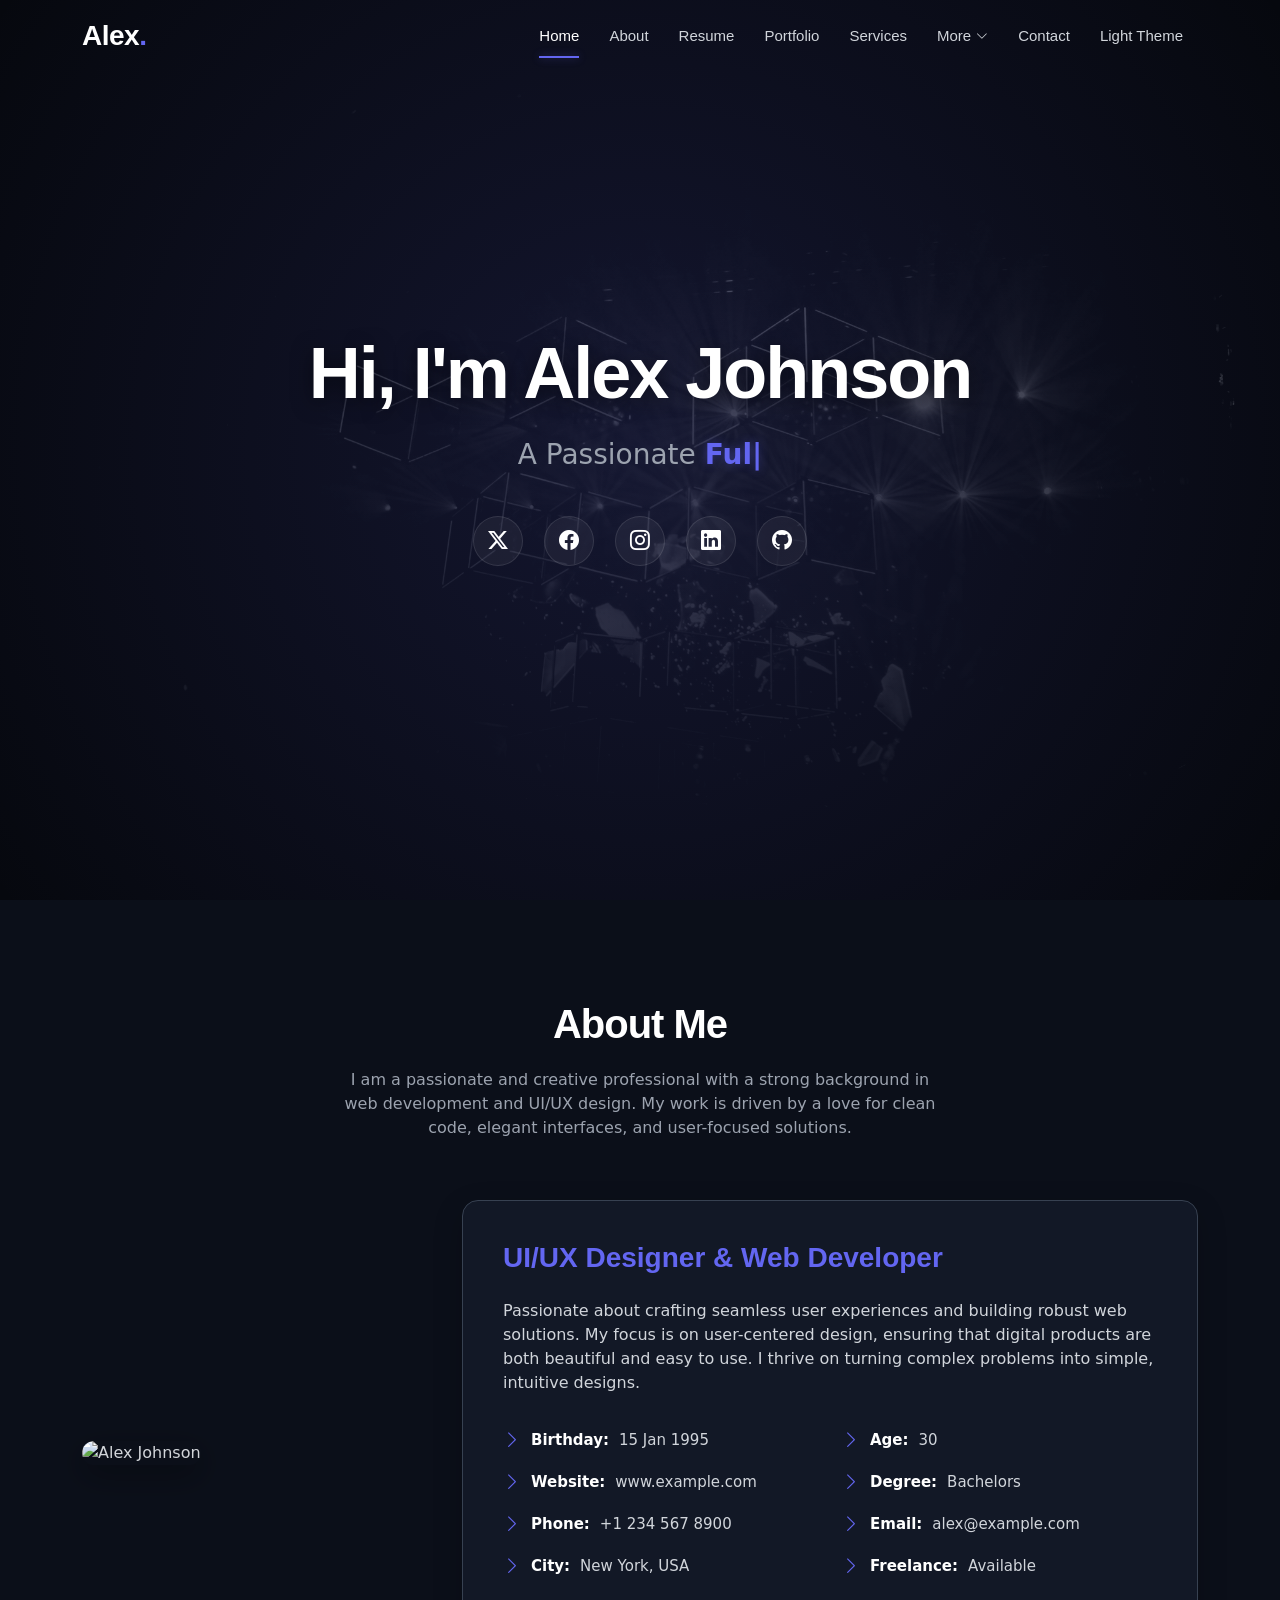
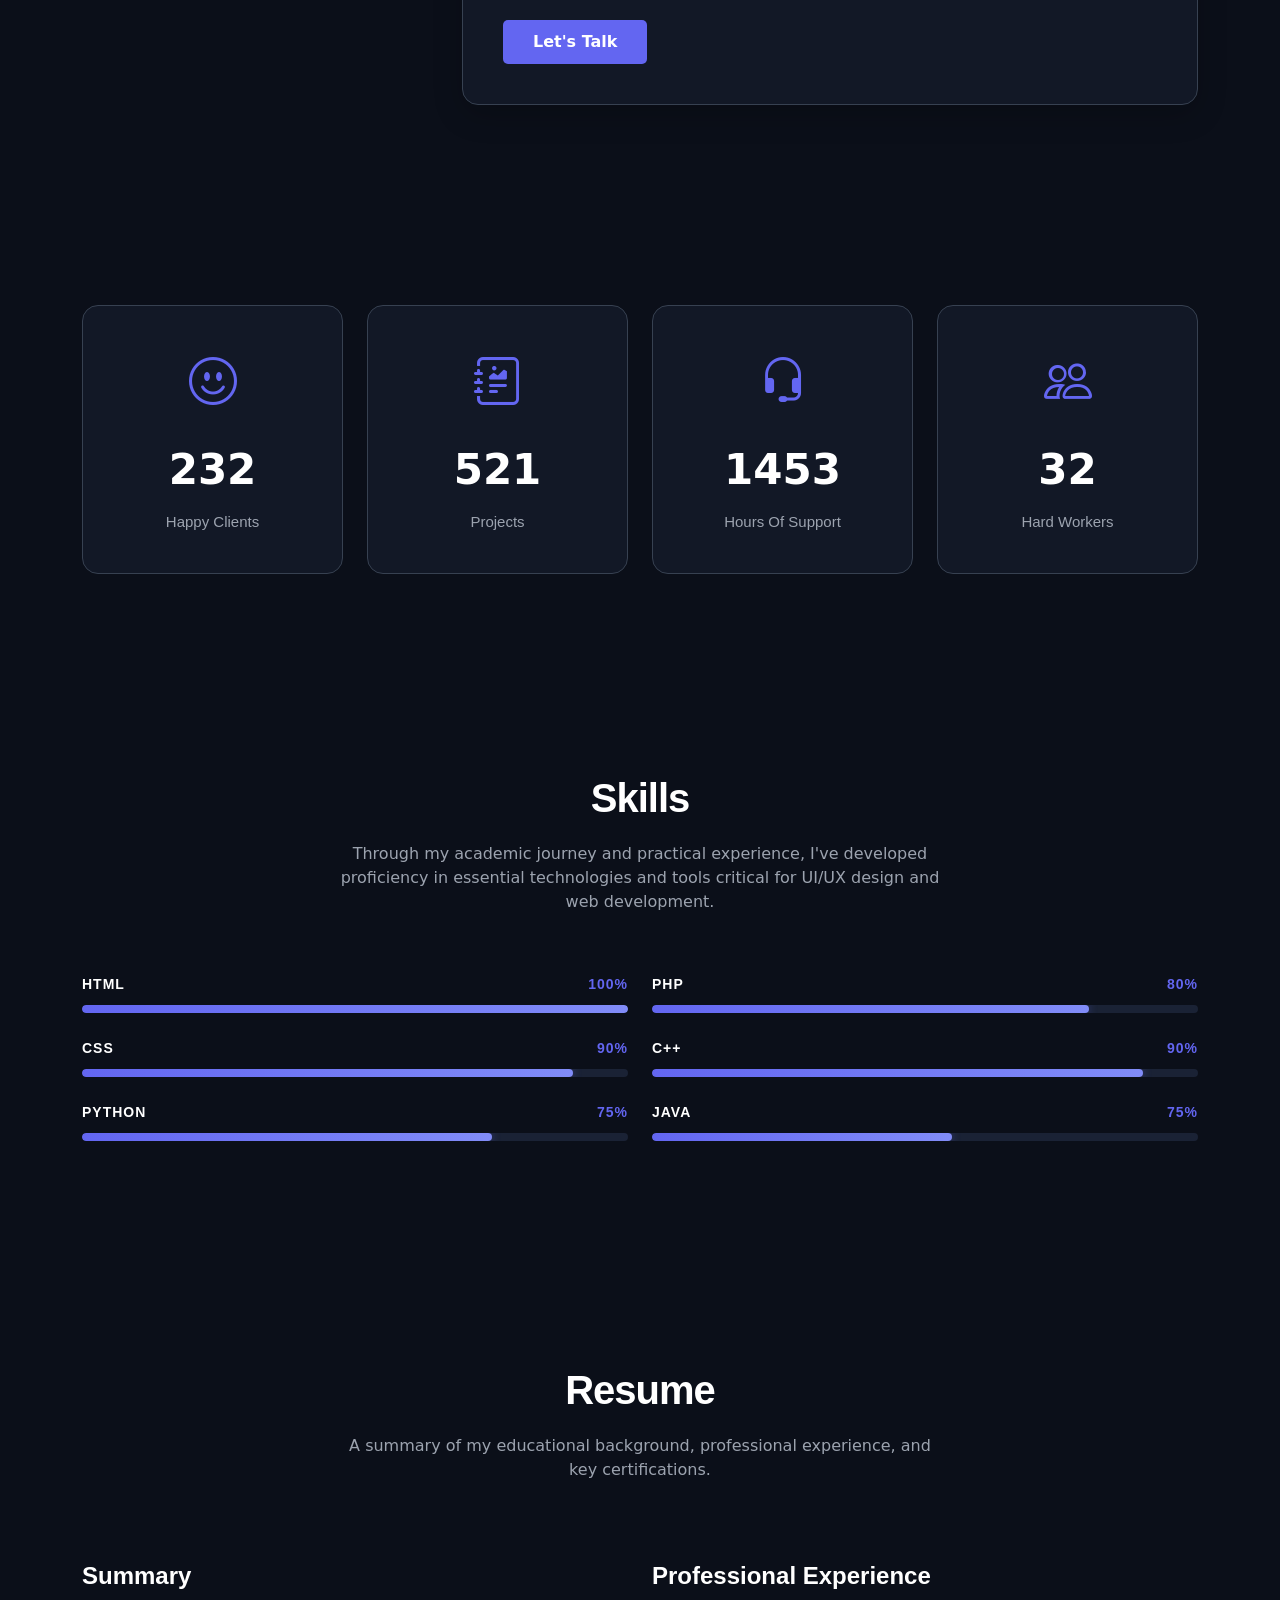
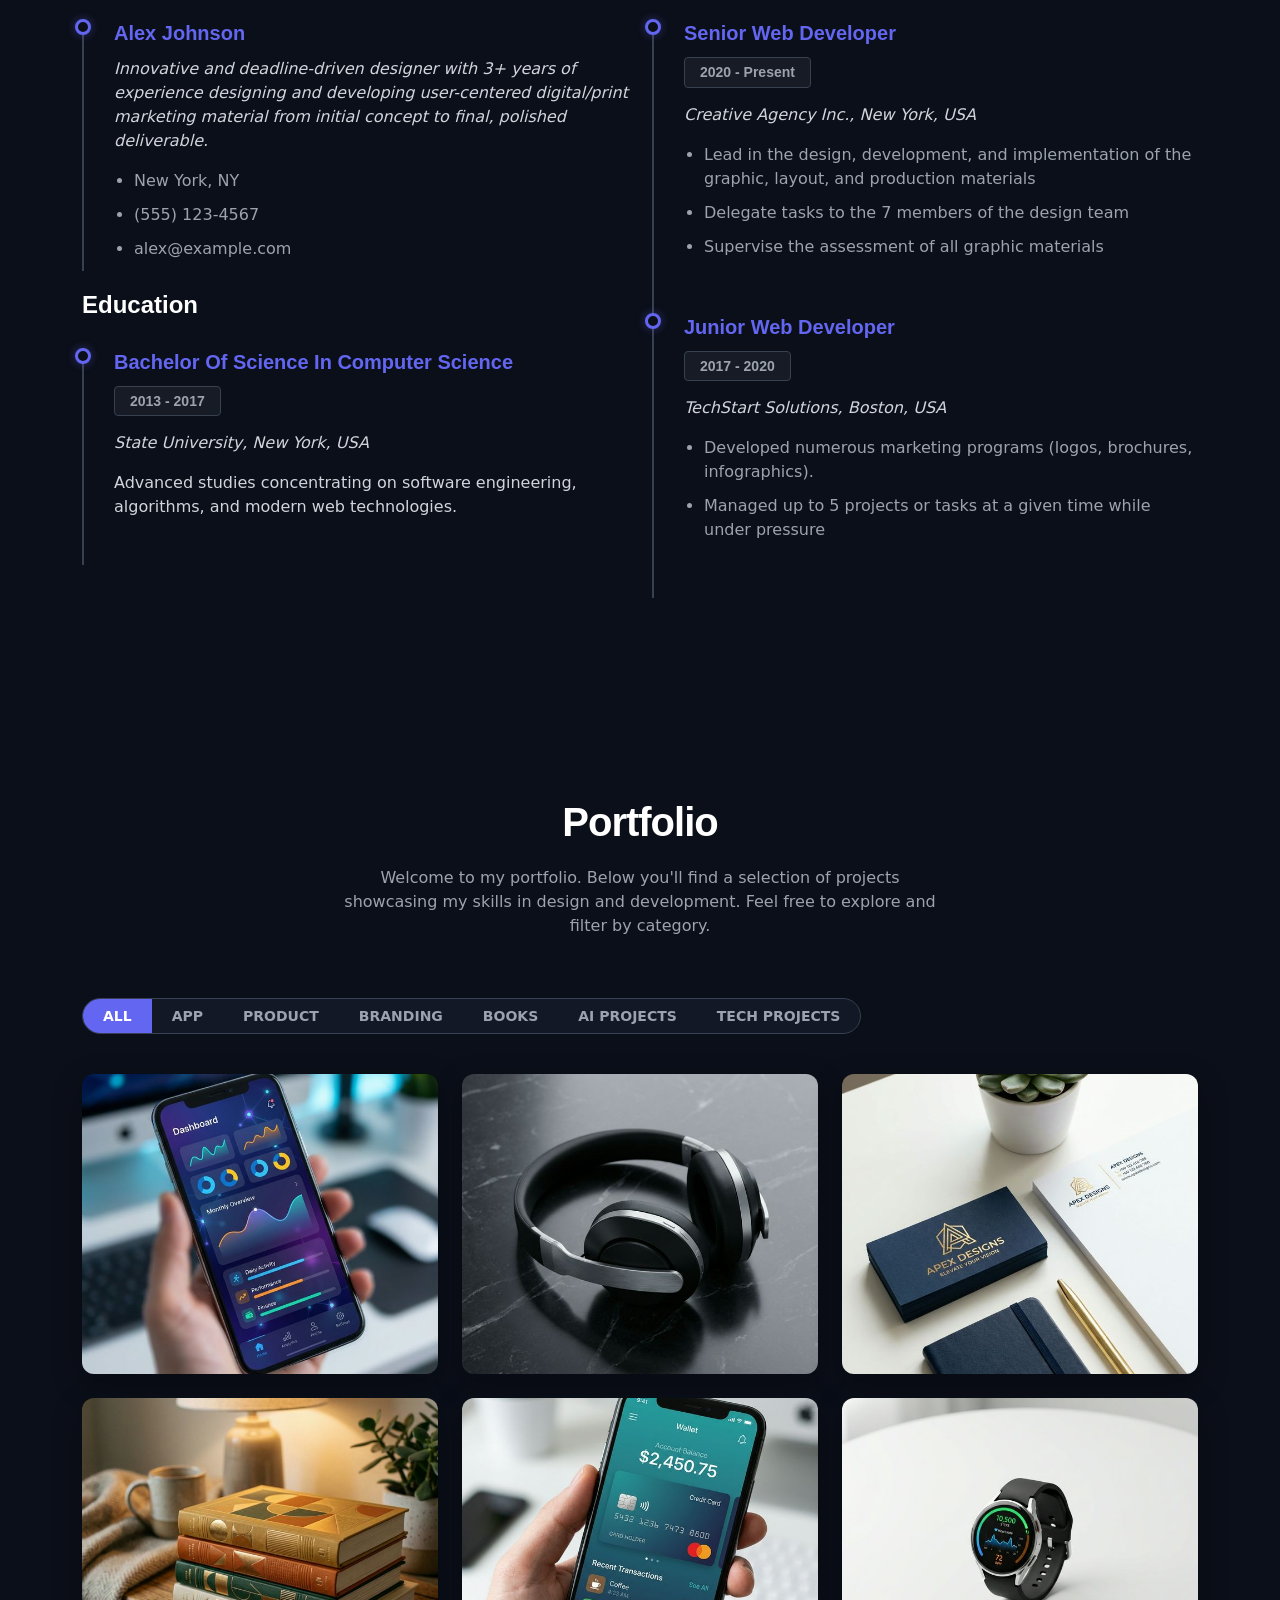
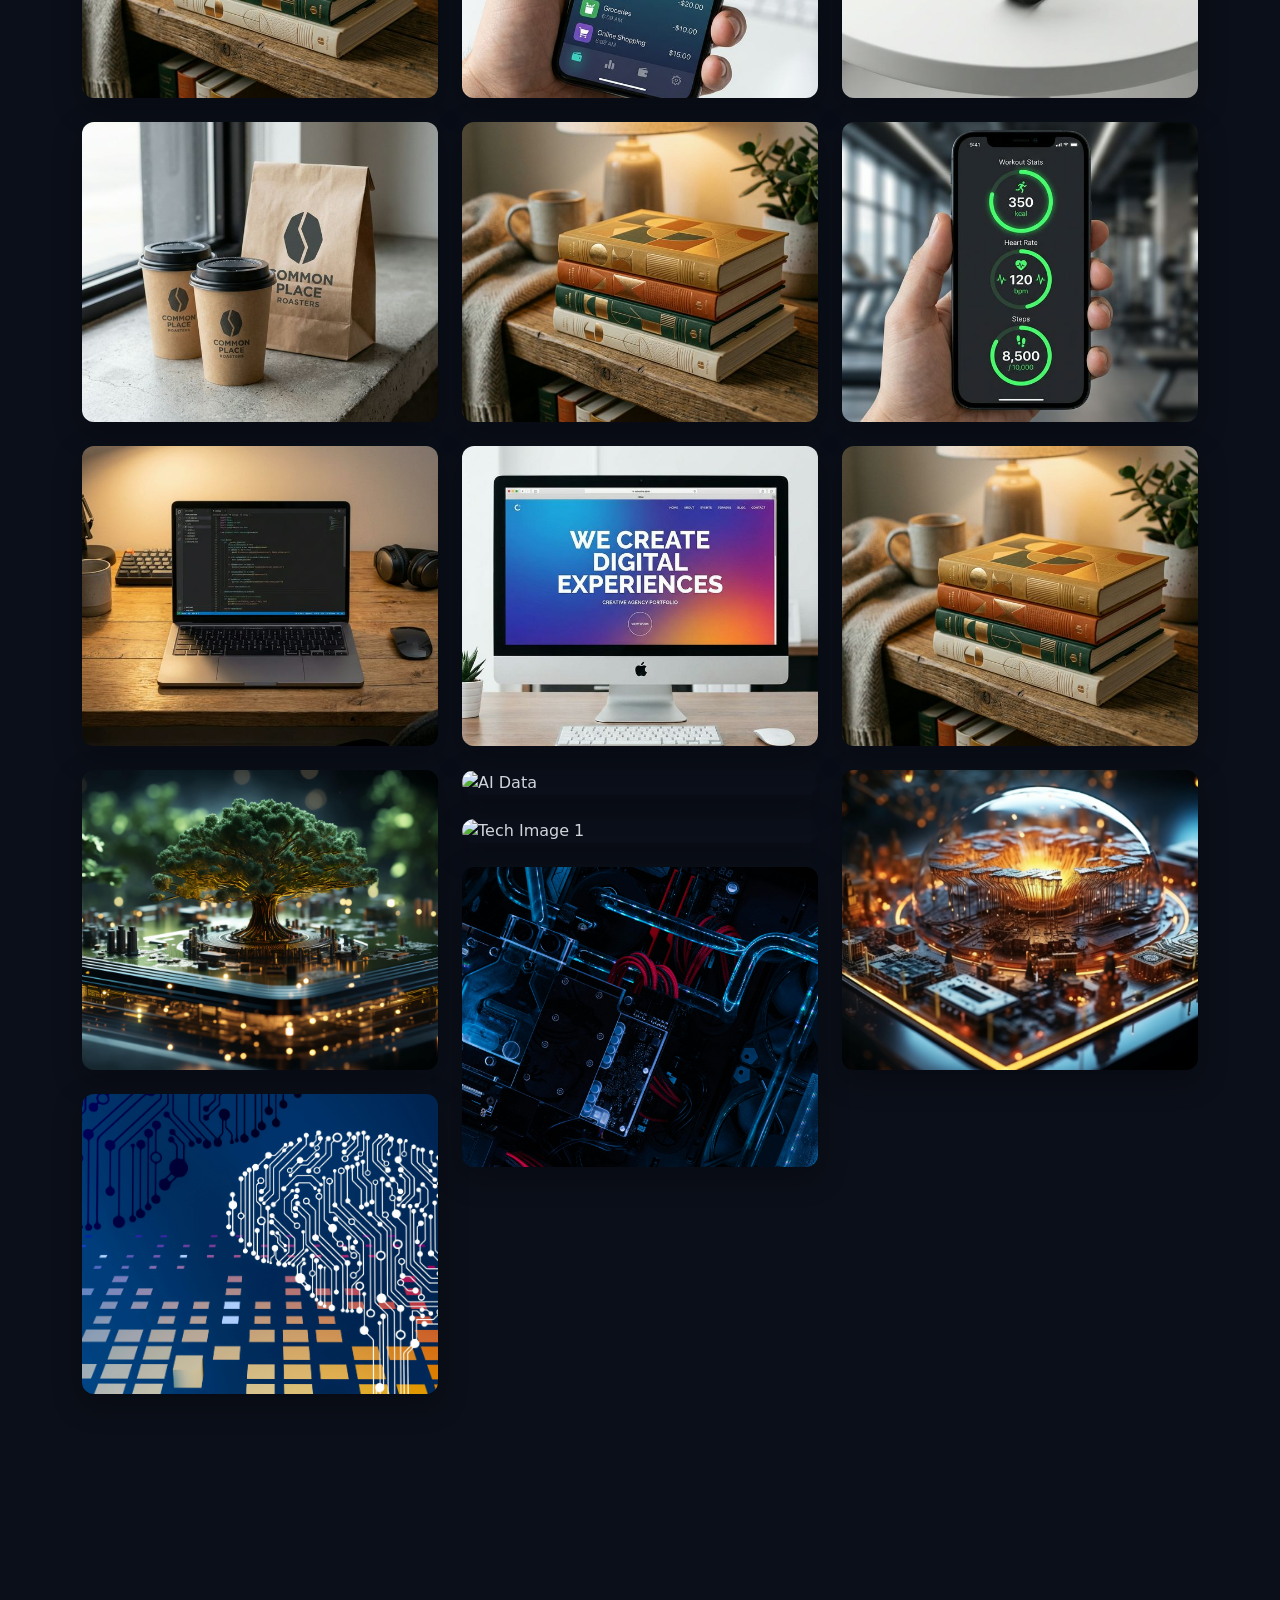
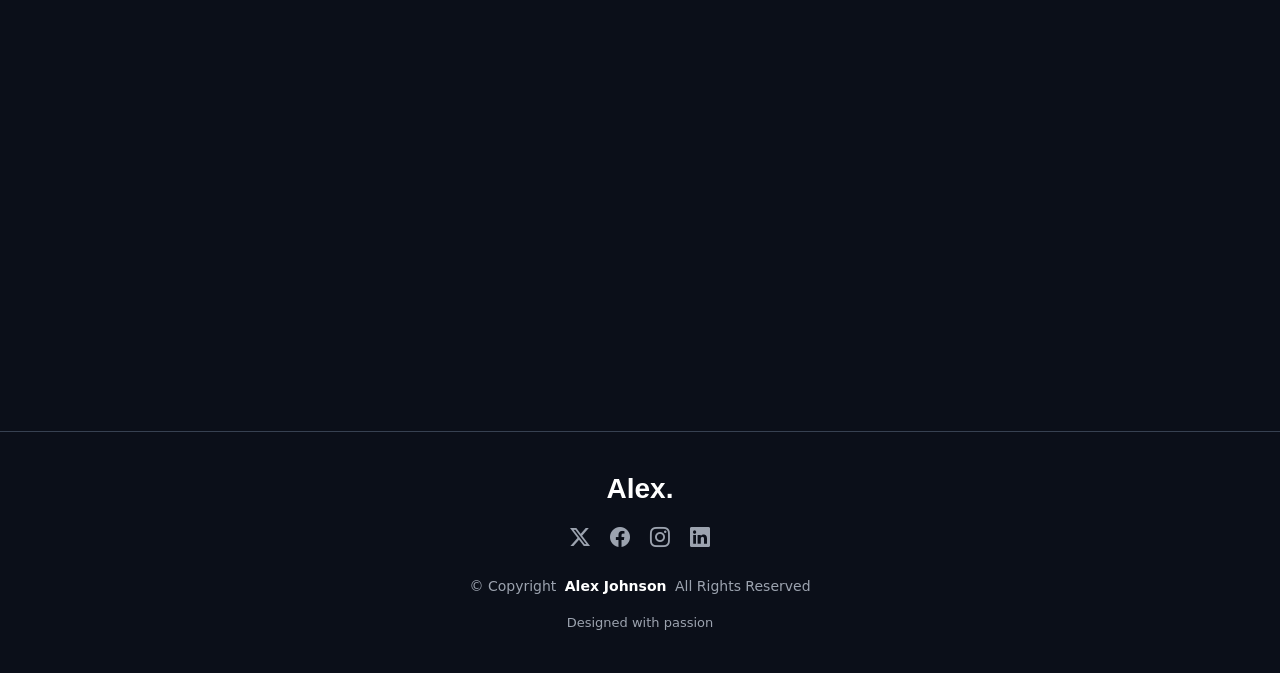
==== index.html @ d5571036 "Redesign portfolio UI to a premium, professional dark theme - Replaced fixed sidebar navigation with" ====
<!DOCTYPE html>
<html lang="en">

<head>
  <meta charset="utf-8">
  <meta content="width=device-width, initial-scale=1.0" name="viewport">
  <title>Index - Alex Johnson Portfolio</title>
  <meta content="" name="description">
  <meta content="" name="keywords">

  <!-- Favicons -->
  <link href="assets/img/favicon.png" rel="icon">
  <link href="assets/img/favicon.png" rel="apple-touch-icon">
  <!-- Standardized favicon reference -->

  <!-- Fonts -->
  <link href="https://fonts.googleapis.com" rel="preconnect">
  <link href="https://fonts.gstatic.com" rel="preconnect" crossorigin>

  <!--  CSS Files -->
  <link href="assets/vendor/bootstrap/css/bootstrap.min.css" rel="stylesheet">
  <link href="assets/vendor/bootstrap-icons/bootstrap-icons.css" rel="stylesheet">
  <link href="assets/vendor/aos/aos.css" rel="stylesheet">
  <link href="assets/vendor/glightbox/css/glightbox.min.css" rel="stylesheet">
  <link href="assets/vendor/swiper/swiper-bundle.min.css" rel="stylesheet">

  <!-- Main CSS File -->
  <link href="assets/css/main.css" rel="stylesheet">
</head>

<body class="index-page">

  <header id="header" class="header">
    <div class="container-fluid container-xl d-flex align-items-center justify-content-between">

      <a href="index.html" class="logo">
        <!-- Uncomment the line below if you also wish to use an image logo -->
        <!-- <img src="assets/img/logo.png" alt=""> -->
        <h1 class="sitename">Alex<span>.</span></h1>
      </a>

      <nav id="navmenu" class="navmenu">
        <ul>
          <li><a href="#hero" class="active">Home</a></li>
          <li><a href="#about">About</a></li>
          <li><a href="#resume">Resume</a></li>
          <li><a href="#portfolio">Portfolio</a></li>
          <li><a href="#services">Services</a></li>
          <li class="dropdown"><a href="#"><span>More</span> <i
                class="bi bi-chevron-down toggle-dropdown"></i></a>
            <ul>
              <li><a href="#">Dropdown 1</a></li>
              <li class="dropdown"><a href="#"><span>Deep Dropdown</span> <i
                    class="bi bi-chevron-down toggle-dropdown"></i>
                </a>
                <ul>
                  <li><a href="#">Deep Dropdown 1</a></li>
                  <li><a href="#">Deep Dropdown 2</a></li>
                  <li><a href="#">Deep Dropdown 3</a></li>
                  <li><a href="#">Deep Dropdown 4</a></li>
                  <li><a href="#">Deep Dropdown 5</a></li>
                </ul>
              </li>
              <li><a href="#">Dropdown 2</a></li>
            </ul>
          </li>
          <li><a href="#contact">Contact</a></li>
          <li><a href="#" id="theme-switcher">Light Theme</a></li>
        </ul>
      </nav>

      <i class="header-toggle bi bi-list"></i>

    </div>
  </header>

  <main class="main">

    <!-- Hero Section -->
    <section id="hero" class="hero section">
      <div class="hero-bg-wrapper"></div>

      <div class="container" data-aos="fade-up" data-aos-delay="100">
        <h2>Hi, I'm Alex Johnson</h2>
        <p>A Passionate <span class="typed" data-typed-items="UI/UX Designer., Full-Stack Developer., Creative Problem Solver.">UI/UX Designer.</span><span
            class="typed-cursor typed-cursor--blink" aria-hidden="true"></span></p>

        <div class="social-links">
          <a href="#" class="twitter" data-aos="fade-up" data-aos-delay="200"><i class="bi bi-twitter-x"></i></a>
          <a href="#" class="facebook" data-aos="fade-up" data-aos-delay="300"><i class="bi bi-facebook"></i></a>
          <a href="#" class="instagram" data-aos="fade-up" data-aos-delay="400"><i class="bi bi-instagram"></i></a>
          <a href="#" class="linkedin" data-aos="fade-up" data-aos-delay="500"><i class="bi bi-linkedin"></i></a>
          <a href="#" class="github" data-aos="fade-up" data-aos-delay="600"><i class="bi bi-github"></i></a>
        </div>
      </div>
    </section><!-- /Hero Section -->

    <!-- About Section -->
    <section id="about" class="about section">

      <!-- Section Title -->
      <div class="container section-title" data-aos="fade-up">
        <h2>About Me</h2>
        <p>I am a passionate and creative professional with a strong background in web development and UI/UX design.
          My work is driven by a love for clean code, elegant interfaces, and user-focused solutions.</p>
      </div><!-- End Section Title -->

      <div class="container" data-aos="fade-up" data-aos-delay="100">

        <div class="row gy-5 align-items-center justify-content-center">
          <div class="col-lg-4 col-md-8">
            <img src="assets/img/profile.png" class="img-fluid" alt="Alex Johnson">
          </div>
          <div class="col-lg-8">
            <div class="content">
              <h2>UI/UX Designer &amp; Web Developer</h2>
              <p class="py-3">
                Passionate about crafting seamless user experiences and building robust web solutions.
                My focus is on user-centered design, ensuring that digital products are both beautiful and easy to use.
                I thrive on turning complex problems into simple, intuitive designs.
              </p>
              <div class="row mb-4">
                <div class="col-lg-6">
                  <ul>
                    <li><i class="bi bi-chevron-right"></i> <strong>Birthday:</strong> <span>15 Jan 1995</span></li>
                    <li><i class="bi bi-chevron-right"></i> <strong>Website:</strong> <span>www.example.com</span></li>
                    <li><i class="bi bi-chevron-right"></i> <strong>Phone:</strong> <span>+1 234 567 8900</span></li>
                    <li><i class="bi bi-chevron-right"></i> <strong>City:</strong> <span>New York, USA</span></li>
                  </ul>
                </div>
                <div class="col-lg-6">
                  <ul>
                    <li><i class="bi bi-chevron-right"></i> <strong>Age:</strong> <span>30</span></li>
                    <li><i class="bi bi-chevron-right"></i> <strong>Degree:</strong> <span>Bachelors</span></li>
                    <li><i class="bi bi-chevron-right"></i> <strong>Email:</strong> <span>alex@example.com</span></li>
                    <li><i class="bi bi-chevron-right"></i> <strong>Freelance:</strong> <span>Available</span></li>
                  </ul>
                </div>
              </div>
              <a href="#contact" class="btn btn-primary" style="background: var(--accent-color); border: none; padding: 10px 30px; border-radius: 5px; font-weight: 600;">Let's Talk</a>
            </div>
          </div>
        </div>

      </div>

    </section><!-- /About Section -->

    <!-- Stats Section -->
    <section id="stats" class="stats section light-background">

      <div class="container" data-aos="fade-up" data-aos-delay="100">

        <div class="row gy-4">

          <div class="col-lg-3 col-md-6">
            <div class="stats-item">
              <i class="bi bi-emoji-smile"></i>
              <span data-purecounter-start="0" data-purecounter-end="232" data-purecounter-duration="1"
                class="purecounter"></span>
              <p>Happy Clients</p>
            </div>
          </div><!-- End Stats Item -->

          <div class="col-lg-3 col-md-6">
            <div class="stats-item">
              <i class="bi bi-journal-richtext"></i>
              <span data-purecounter-start="0" data-purecounter-end="521" data-purecounter-duration="1"
                class="purecounter"></span>
              <p>Projects</p>
            </div>
          </div><!-- End Stats Item -->

          <div class="col-lg-3 col-md-6">
            <div class="stats-item">
              <i class="bi bi-headset"></i>
              <span data-purecounter-start="0" data-purecounter-end="1453" data-purecounter-duration="1"
                class="purecounter"></span>
              <p>Hours Of Support</p>
            </div>
          </div><!-- End Stats Item -->

          <div class="col-lg-3 col-md-6">
            <div class="stats-item">
              <i class="bi bi-people"></i>
              <span data-purecounter-start="0" data-purecounter-end="32" data-purecounter-duration="1"
                class="purecounter"></span>
              <p>Hard Workers</p>
            </div>
          </div><!-- End Stats Item -->

        </div>

      </div>

    </section><!-- /Stats Section -->

    <!-- Skills Section -->
    <section id="skills" class="skills section light-background">

      <!-- Section Title -->
      <div class="container section-title" data-aos="fade-up">
        <h2>Skills</h2>
        <p>Through my academic journey and practical experience,
          I've developed proficiency in essential technologies and tools critical for UI/UX design and web development.
        </p>
      </div><!-- End Section Title -->

      <div class="container" data-aos="fade-up" data-aos-delay="100">

        <div class="row skills-content skills-animation">

          <div class="col-lg-6">

            <div class="progress">
              <span class="skill"><span>HTML</span> <i class="val">100%</i></span>
              <div class="progress-bar-wrap">
                <div class="progress-bar" role="progressbar" aria-valuenow="100" aria-valuemin="0" aria-valuemax="100">
                </div>
              </div>
            </div><!-- End Skills Item -->

            <div class="progress">
              <span class="skill"><span>CSS</span> <i class="val">90%</i></span>
              <div class="progress-bar-wrap">
                <div class="progress-bar" role="progressbar" aria-valuenow="90" aria-valuemin="0" aria-valuemax="100">
                </div>
              </div>
            </div><!-- End Skills Item -->

            <div class="progress">
              <span class="skill"><span>Python</span> <i class="val">75%</i></span>
              <div class="progress-bar-wrap">
                <div class="progress-bar" role="progressbar" aria-valuenow="75" aria-valuemin="0" aria-valuemax="100">
                </div>
              </div>
            </div><!-- End Skills Item -->

          </div>

          <div class="col-lg-6">

            <div class="progress">
              <span class="skill"><span>PHP</span> <i class="val">80%</i></span>
              <div class="progress-bar-wrap">
                <div class="progress-bar" role="progressbar" aria-valuenow="80" aria-valuemin="0" aria-valuemax="100">
                </div>
              </div>
            </div><!-- End Skills Item -->

            <div class="progress">
              <span class="skill"><span>C++</span> <i class="val">90%</i></span>
              <div class="progress-bar-wrap">
                <div class="progress-bar" role="progressbar" aria-valuenow="90" aria-valuemin="0" aria-valuemax="100">
                </div>
              </div>
            </div><!-- End Skills Item -->

            <div class="progress">
              <span class="skill"><span>Java</span> <i class="val">75%</i></span>
              <div class="progress-bar-wrap">
                <div class="progress-bar" role="progressbar" aria-valuenow="55" aria-valuemin="0" aria-valuemax="100">
                </div>
              </div>
            </div><!-- End Skills Item -->

          </div>

        </div>

      </div>

    </section><!-- /Skills Section -->

    <!-- Resume Section -->
    <section id="resume" class="resume section">

      <!-- Section Title -->
      <div class="container section-title" data-aos="fade-up">
        <h2>Resume</h2>
        <p>A summary of my educational background, professional experience, and key certifications.</p>
      </div><!-- End Section Title -->

      <div class="container">

        <div class="row gy-5">

          <div class="col-lg-6" data-aos="fade-up" data-aos-delay="100">
            <h3 class="resume-title">Summary</h3>

            <div class="resume-item pb-0">
              <h4>Alex Johnson</h4>
              <p><em>Innovative and deadline-driven designer with 3+ years of experience designing and developing
                  user-centered digital/print marketing material from initial concept to final, polished
                  deliverable.</em></p>
              <ul>
                <li>New York, NY</li>
                <li>(555) 123-4567</li>
                <li>alex@example.com</li>
              </ul>
            </div><!-- Edn Resume Item -->

            <h3 class="resume-title">Education</h3>
            <div class="resume-item">
              <h4>Bachelor of Science in Computer Science</h4>
              <h5>2013 - 2017</h5>
              <p><em>State University, New York, USA</em></p>
              <p>Advanced studies concentrating on software engineering, algorithms, and modern web technologies.</p>
            </div><!-- Edn Resume Item -->

          </div>

          <div class="col-lg-6" data-aos="fade-up" data-aos-delay="200">
            <h3 class="resume-title">Professional Experience</h3>
            <div class="resume-item">
              <h4>Senior Web Developer</h4>
              <h5>2020 - Present</h5>
              <p><em>Creative Agency Inc., New York, USA</em></p>
              <ul>
                <li>Lead in the design, development, and implementation of the graphic, layout, and production materials</li>
                <li>Delegate tasks to the 7 members of the design team</li>
                <li>Supervise the assessment of all graphic materials</li>
              </ul>
            </div><!-- Edn Resume Item -->

            <div class="resume-item">
              <h4>Junior Web Developer</h4>
              <h5>2017 - 2020</h5>
              <p><em>TechStart Solutions, Boston, USA</em></p>
              <ul>
                <li>Developed numerous marketing programs (logos, brochures, infographics).</li>
                <li>Managed up to 5 projects or tasks at a given time while under pressure</li>
              </ul>
            </div><!-- Edn Resume Item -->

          </div>

        </div>

      </div>

    </section><!-- /Resume Section -->

    <!-- Portfolio Section -->
    <section id="portfolio" class="portfolio section light-background">

      <!-- Section Title -->
      <div class="container section-title" data-aos="fade-up">
        <h2>Portfolio</h2>
        <p>Welcome to my portfolio. Below you'll find a selection of projects showcasing my skills in design and
          development.
          Feel free to explore and filter by category.</p>
      </div><!-- End Section Title -->

      <div class="container">

        <div class="isotope-layout" data-default-filter="*" data-layout="masonry" data-sort="original-order">

          <ul class="portfolio-filters isotope-filters" data-aos="fade-up" data-aos-delay="100">
            <li data-filter="*" class="filter-active">All</li>
            <li data-filter=".filter-app">App</li>
            <li data-filter=".filter-product">Product</li>
            <li data-filter=".filter-branding">Branding</li>
            <li data-filter=".filter-books">Books</li>
            <li data-filter=".filter-ai">AI Projects</li>
            <li data-filter=".filter-tech">Tech Projects</li>
          </ul><!-- End Portfolio Filters -->

          <div class="row gy-4 isotope-container" data-aos="fade-up" data-aos-delay="200">

            <div class="col-lg-4 col-md-6 portfolio-item isotope-item filter-app">
              <div class="portfolio-content h-100">
                <img src="assets/img/portfolio/app-1.jpg" class="img-fluid" alt="">
                <div class="portfolio-info">
                  <h4>App 1 Title: Sleek Mobile App UI/UX</h4>
                  <p>
                    Description: Designing a user-friendly experience for daily insights.</p>
                  <a href="assets/img/portfolio/app-1.jpg" title="App 1" data-gallery="portfolio-gallery-app"
                    class="glightbox preview-link"><i class="bi bi-zoom-in"></i></a>
                  <a href="portfolio-details.html" title="More Details" class="details-link"><i
                      class="bi bi-link-45deg"></i></a>
                </div>
              </div>
            </div><!-- End Portfolio Item -->

            <div class="col-lg-4 col-md-6 portfolio-item isotope-item filter-product">
              <div class="portfolio-content h-100">
                <img src="assets/img/portfolio/product-1.jpg" class="img-fluid" alt="">
                <div class="portfolio-info">
                  <h4>Product 1 Title: Wearable Tech Showcase</h4>
                  <p>
                    Description: Highlighting the Apple Watch design and functionality.</p>
                  <a href="assets/img/portfolio/product-1.jpg" title="Product 1"
                    data-gallery="portfolio-gallery-product" class="glightbox preview-link"><i
                      class="bi bi-zoom-in"></i></a>
                  <a href="portfolio-details.html" title="More Details" class="details-link"><i
                      class="bi bi-link-45deg"></i></a>
                </div>
              </div>
            </div><!-- End Portfolio Item -->

            <div class="col-lg-4 col-md-6 portfolio-item isotope-item filter-branding">
              <div class="portfolio-content h-100">
                <img src="assets/img/portfolio/branding-1.jpg" class="img-fluid" alt="">
                <div class="portfolio-info">
                  <h4>Branding 1 Title: Luxury Cosmetics Branding</h4>
                  <p>
                    Description: Elegant packaging design for a high-end beauty line.</p>
                  <a href="assets/img/portfolio/branding-1.jpg" title="Branding 1"
                    data-gallery="portfolio-gallery-branding" class="glightbox preview-link"><i
                      class="bi bi-zoom-in"></i></a>
                  <a href="portfolio-details.html" title="More Details" class="details-link"><i
                      class="bi bi-link-45deg"></i></a>
                </div>
              </div>
            </div><!-- End Portfolio Item -->

            <div class="col-lg-4 col-md-6 portfolio-item isotope-item filter-books">
              <div class="portfolio-content h-100">
                <img src="assets/img/portfolio/books-1.jpg" class="img-fluid" alt="">
                <div class="portfolio-info">
                  <h4>Books 1 Title: Artistic Book Cover Design</h4>
                  <p>
                    Description: Crafting a visually compelling cover for a modern publication.</p>
                  <a href="assets/img/portfolio/books-1.jpg" title="Branding 1" data-gallery="portfolio-gallery-book"
                    class="glightbox preview-link"><i class="bi bi-zoom-in"></i></a>
                  <a href="portfolio-details.html" title="More Details" class="details-link"><i
                      class="bi bi-link-45deg"></i></a>
                </div>
              </div>
            </div><!-- End Portfolio Item -->

            <div class="col-lg-4 col-md-6 portfolio-item isotope-item filter-app">
              <div class="portfolio-content h-100">
                <img src="assets/img/portfolio/app-2.jpg" class="img-fluid" alt="">
                <div class="portfolio-info">
                  <h4>App 2 Title: Mobile Wallet App UI</h4>
                  <p>
                    Description: Streamlining digital payments with an intuitive interface.</p>
                  <a href="assets/img/portfolio/app-2.jpg" title="App 2" data-gallery="portfolio-gallery-app"
                    class="glightbox preview-link"><i class="bi bi-zoom-in"></i></a>
                  <a href="portfolio-details.html" title="More Details" class="details-link"><i
                      class="bi bi-link-45deg"></i></a>
                </div>
              </div>
            </div><!-- End Portfolio Item -->

            <div class="col-lg-4 col-md-6 portfolio-item isotope-item filter-product">
              <div class="portfolio-content h-100">
                <img src="assets/img/portfolio/product-2.jpg" class="img-fluid" alt="">
                <div class="portfolio-info">
                  <h4>Product 2 Title: Everyday Carry Essentials</h4>
                  <p>
                    Description: Curated product photography for a modern lifestyle brand.</p>
                  <a href="assets/img/portfolio/product-2.jpg" title="Product 2"
                    data-gallery="portfolio-gallery-product" class="glightbox preview-link"><i
                      class="bi bi-zoom-in"></i></a>
                  <a href="portfolio-details.html" title="More Details" class="details-link"><i
                      class="bi bi-link-45deg"></i></a>
                </div>
              </div>
            </div><!-- End Portfolio Item -->

            <div class="col-lg-4 col-md-6 portfolio-item isotope-item filter-branding">
              <div class="portfolio-content h-100">
                <img src="assets/img/portfolio/branding-2.jpg" class="img-fluid" alt="">
                <div class="portfolio-info">
                  <h4>Branding 2 Title: Natural Cosmetics Branding</h4>
                  <p>
                    Description: Developing a cohesive brand identity for an organic skincare line.</p>
                  <a href="assets/img/portfolio/branding-2.jpg" title="Branding 2"
                    data-gallery="portfolio-gallery-branding" class="glightbox preview-link"><i
                      class="bi bi-zoom-in"></i></a>
                  <a href="portfolio-details.html" title="More Details" class="details-link"><i
                      class="bi bi-link-45deg"></i></a>
                </div>
              </div>
            </div><!-- End Portfolio Item -->

            <div class="col-lg-4 col-md-6 portfolio-item isotope-item filter-books">
              <div class="portfolio-content h-100">
                <img src="assets/img/portfolio/books-1.jpg" class="img-fluid" alt="">
                <div class="portfolio-info">
                  <h4>Books 2 Title: Empowering Career Guide</h4>
                  <p>
                    Description: Cover and interior layout for "Little Black Book."</p>
                  <a href="assets/img/portfolio/books-1.jpg" title="Branding 2" data-gallery="portfolio-gallery-book"
                    class="glightbox preview-link"><i class="bi bi-zoom-in"></i></a>
                  <a href="portfolio-details.html" title="More Details" class="details-link"><i
                      class="bi bi-link-45deg"></i></a>
                </div>
              </div>
            </div><!-- End Portfolio Item -->

            <div class="col-lg-4 col-md-6 portfolio-item isotope-item filter-app">
              <div class="portfolio-content h-100">
                <img src="assets/img/portfolio/app-3.jpg" class="img-fluid" alt="">
                <div class="portfolio-info">
                  <h4>App 3 Title: Minimalist Mobile App Design</h4>
                  <p>
                    Description: Focusing on clarity and ease of use for the "Classic" app.</p>
                  <a href="assets/img/portfolio/app-3.jpg" title="App 3" data-gallery="portfolio-gallery-app"
                    class="glightbox preview-link"><i class="bi bi-zoom-in"></i></a>
                  <a href="portfolio-details.html" title="More Details" class="details-link"><i
                      class="bi bi-link-45deg"></i></a>
                </div>
              </div>
            </div><!-- End Portfolio Item -->

            <div class="col-lg-4 col-md-6 portfolio-item isotope-item filter-product">
              <div class="portfolio-content h-100">
                <img src="assets/img/portfolio/product-3.jpg" class="img-fluid" alt="">
                <div class="portfolio-info">
                  <h4>Product 3 Title: Modern Wall Lamp Design</h4>
                  <p>
                    Description: Product visualization for a contemporary lighting fixture.</p>
                  <a href="assets/img/portfolio/product-3.jpg" title="Product 3"
                    data-gallery="portfolio-gallery-product" class="glightbox preview-link"><i
                      class="bi bi-zoom-in"></i></a>
                  <a href="portfolio-details.html" title="More Details" class="details-link"><i
                      class="bi bi-link-45deg"></i></a>
                </div>
              </div>
            </div><!-- End Portfolio Item -->

            <div class="col-lg-4 col-md-6 portfolio-item isotope-item filter-branding">
              <div class="portfolio-content h-100">
                <img src="assets/img/portfolio/branding-3.jpg" class="img-fluid" alt="">
                <div class="portfolio-info">
                  <h4>Branding 3 Title: Wellness Product Packaging</h4>
                  <p>
                    Description: Designing appealing and informative packaging for CBD gummies.
                  </p>
                  <a href="assets/img/portfolio/branding-3.jpg" title="Branding 2"
                    data-gallery="portfolio-gallery-branding" class="glightbox preview-link"><i
                      class="bi bi-zoom-in"></i></a>
                  <a href="portfolio-details.html" title="More Details" class="details-link"><i
                      class="bi bi-link-45deg"></i></a>
                </div>
              </div>
            </div><!-- End Portfolio Item -->

            <div class="col-lg-4 col-md-6 portfolio-item isotope-item filter-books">
              <div class="portfolio-content h-100">
                <img src="assets/img/portfolio/books-1.jpg" class="img-fluid" alt="">
                <div class="portfolio-info">
                  <h4>Books 3 Title: Scandinavian Lifestyle Book</h4>
                  <p>
                    Description: Cover design for "Lagom: The Swedish Art of Balanced Living."</p>
                  <a href="assets/img/portfolio/books-1.jpg" title="Branding 3" data-gallery="portfolio-gallery-book"
                    class="glightbox preview-link"><i class="bi bi-zoom-in"></i></a>
                  <a href="portfolio-details.html" title="More Details" class="details-link"><i
                      class="bi bi-link-45deg"></i></a>
                </div>
              </div>
            </div><!-- End Portfolio Item -->

            <div class="col-lg-4 col-md-6 portfolio-item isotope-item filter-ai">
              <div class="portfolio-content h-100">
                <img src="assets/img/ai-brain.jpg" class="img-fluid" alt="AI Brain">
                <div class="portfolio-info">
                  <h4>AI Project 1: Chatbot Development</h4>
                  <p>Description: Built an intelligent chatbot for customer support using NLP and machine learning.</p>
                  <a href="assets/img/ai-brain.jpg" title="AI Project 1" data-gallery="portfolio-gallery-ai"
                    class="glightbox preview-link"><i class="bi bi-zoom-in"></i></a>
                  <a href="portfolio-details.html" title="More Details" class="details-link"><i
                      class="bi bi-link-45deg"></i></a>
                </div>
              </div>
            </div><!-- End Portfolio Item -->

            <div class="col-lg-4 col-md-6 portfolio-item isotope-item filter-ai">
              <div class="portfolio-content h-100">
                <img src="assets/img/ai-data.jpg" class="img-fluid" alt="AI Data">
                <div class="portfolio-info">
                  <h4>AI Project 2: Image Recognition System</h4>
                  <p>Description: Developed a system to classify and detect objects in images using deep learning.</p>
                  <a href="assets/img/ai-data.jpg" title="AI Project 2" data-gallery="portfolio-gallery-ai"
                    class="glightbox preview-link"><i class="bi bi-zoom-in"></i></a>
                  <a href="portfolio-details.html" title="More Details" class="details-link"><i
                      class="bi bi-link-45deg"></i></a>
                </div>
              </div>
            </div><!-- End Portfolio Item -->

            <div class="col-lg-4 col-md-6 portfolio-item isotope-item filter-ai">
              <div class="portfolio-content h-100">
                <img src="assets/img/ai-robot.jpg" class="img-fluid" alt="AI Robot">
                <div class="portfolio-info">
                  <h4>AI Project 3: Predictive Analytics</h4>
                  <p>Description: Developed a predictive analytics tool to forecast trends using machine learning
                    algorithms.</p>
                  <a href="assets/img/ai-robot.jpg" title="AI Project 3" data-gallery="portfolio-gallery-ai"
                    class="glightbox preview-link"><i class="bi bi-zoom-in"></i></a>
                  <a href="portfolio-details.html" title="More Details" class="details-link"><i
                      class="bi bi-link-45deg"></i></a>
                </div>
              </div>
            </div><!-- End Portfolio Item -->

            <div class="col-lg-4 col-md-6 portfolio-item isotope-item filter-tech">
              <div class="portfolio-content h-100">
                <img src="assets/img/harware.jpg" class="img-fluid" alt="Tech Image 1">
                <div class="portfolio-info">
                  <h4>Tech Project 1</h4>
                  <p>Description: Innovative tech solution for modern challenges.</p>
                  <a href="assets/img/harware.jpg" title="Tech Project 1" data-gallery="portfolio-gallery-tech"
                    class="glightbox preview-link"><i class="bi bi-zoom-in"></i></a>
                  <a href="portfolio-details.html" title="More Details" class="details-link"><i
                      class="bi bi-link-45deg"></i></a>
                </div>
              </div>
            </div>

            <div class="col-lg-4 col-md-6 portfolio-item isotope-item filter-tech">
              <div class="portfolio-content h-100">
                <img src="assets/img/ComHaredware.jpg" class="img-fluid" alt="Tech Image 2">
                <div class="portfolio-info">
                  <h4>Tech Project 2</h4>
                  <p>Description: Cutting-edge technology for future advancements.</p>
                  <a href="assets/img/ComHaredware.jpg" title="Tech Project 2" data-gallery="portfolio-gallery-tech"
                    class="glightbox preview-link"><i class="bi bi-zoom-in"></i></a>
                  <a href="portfolio-details.html" title="More Details" class="details-link"><i
                      class="bi bi-link-45deg"></i></a>
                </div>
              </div>
            </div>

            <div class="col-lg-4 col-md-6 portfolio-item isotope-item filter-tech">
              <div class="portfolio-content h-100">
                <img src="assets/img/brainsketch.jpg" class="img-fluid" alt="Tech Image 3">
                <div class="portfolio-info">
                  <h4>Tech Project 3</h4>
                  <p>Description: Advanced tech solutions for everyday life.</p>
                  <a href="assets/img/brainsketch.jpg" title="Tech Project 3" data-gallery="portfolio-gallery-tech"
                    class="glightbox preview-link"><i class="bi bi-zoom-in"></i></a>
                  <a href="portfolio-details.html" title="More Details" class="details-link"><i
                      class="bi bi-link-45deg"></i></a>
                </div>
              </div>
            </div>

            <div class="col-lg-4 col-md-6 portfolio-item isotope-item filter-tech">
              <div class="portfolio-content h-100">
                <img src="assets/img/lightBulp.jpg" class="img-fluid" alt="Tech Image 4">
                <div class="portfolio-info">
                  <h4>Tech Project 4</h4>
                  <p>Description: Innovative tech solution for modern challenges.</p>
                  <a href="assets/img/lightBulp.jpg" title="Tech Project 4" data-gallery="portfolio-gallery-tech"
                    class="glightbox preview-link"><i class="bi bi-zoom-in"></i></a>
                  <a href="portfolio-details.html" title="More Details" class="details-link"><i
                      class="bi bi-link-45deg"></i></a>
                </div>
              </div>
            </div>

            <div class="col-lg-4 col-md-6 portfolio-item isotope-item filter-tech">
              <div class="portfolio-content h-100">
                <img src="assets/img/world.jpg" class="img-fluid" alt="Tech Image 5">
                <div class="portfolio-info">
                  <h4>Tech Project 5</h4>
                  <p>Description: Cutting-edge technology for future advancements.</p>
                  <a href="assets/img/world.jpg" title="Tech Project 5" data-gallery="portfolio-gallery-tech"
                    class="glightbox preview-link"><i class="bi bi-zoom-in"></i></a>
                  <a href="portfolio-details.html" title="More Details" class="details-link"><i
                      class="bi bi-link-45deg"></i></a>
                </div>
              </div>
            </div>

            <div class="col-lg-4 col-md-6 portfolio-item isotope-item filter-tech">
              <div class="portfolio-content h-100">
                <img src="assets/img/opticFibers.jpg" class="img-fluid" alt="Tech Image 6">
                <div class="portfolio-info">
                  <h4>Tech Project 6</h4>
                  <p>Description: Advanced tech solutions for everyday life.</p>
                  <a href="assets/img/opticFibers.jpg" title="Tech Project 6" data-gallery="portfolio-gallery-tech"
                    class="glightbox preview-link"><i class="bi bi-zoom-in"></i></a>
                  <a href="portfolio-details.html" title="More Details" class="details-link"><i
                      class="bi bi-link-45deg"></i></a>
                </div>
              </div>
            </div>

            <div class="col-lg-4 col-md-6 portfolio-item isotope-item filter-tech">
              <div class="portfolio-content h-100">
                <img src="assets/img/DotDesign.jpg" class="img-fluid" alt="Tech Image 7">
                <div class="portfolio-info">
                  <h4>Tech Project 7</h4>
                  <p>Description: Innovative tech solution for modern challenges.</p>
                  <a href="assets/img/DotDesign.jpg" title="Tech Project 7" data-gallery="portfolio-gallery-tech"
                    class="glightbox preview-link"><i class="bi bi-zoom-in"></i></a>
                  <a href="portfolio-details.html" title="More Details" class="details-link"><i
                      class="bi bi-link-45deg"></i></a>
                </div>
              </div>
            </div>

            <div class="col-lg-4 col-md-6 portfolio-item isotope-item filter-tech">
              <div class="portfolio-content h-100">
                <img src="assets/img/AIprocessor.jpg" class="img-fluid" alt="Tech Image 8">
                <div class="portfolio-info">
                  <h4>Tech Project 8</h4>
                  <p>Description: Cutting-edge technology for future advancements.</p>
                  <a href="assets/img/AIprocessor.jpg" title="Tech Project 8" data-gallery="portfolio-gallery-tech"
                    class="glightbox preview-link"><i class="bi bi-zoom-in"></i></a>
                  <a href="portfolio-details.html" title="More Details" class="details-link"><i
                      class="bi bi-link-45deg"></i></a>
                </div>
              </div>
            </div>

            <div class="col-lg-4 col-md-6 portfolio-item isotope-item filter-tech">
              <div class="portfolio-content h-100">
                <img src="assets/img/AIbrainstructure.jpg" class="img-fluid" alt="Tech Image 9">
                <div class="portfolio-info">
                  <h4>Tech Project 9</h4>
                  <p>Description: Advanced tech solutions for everyday life.</p>
                  <a href="assets/img/AIbrainstructure.jpg" title="Tech Project 9" data-gallery="portfolio-gallery-tech"
                    class="glightbox preview-link"><i class="bi bi-zoom-in"></i></a>
                  <a href="portfolio-details.html" title="More Details" class="details-link"><i
                      class="bi bi-link-45deg"></i></a>
                </div>
              </div>
            </div>

          </div><!-- End Portfolio Container -->

        </div>

      </div>

    </section><!-- /Portfolio Section -->

    <!-- Services Section -->
    <section id="services" class="services section">

      <!-- Section Title -->
      <div class="container section-title" data-aos="fade-up">
        <h2>Services</h2>
        <p>Leveraging my expertise in cutting-edge technologies, I offer a range of specialized services designed
          to transform your ideas into impactful digital solutions. From data-driven insights to intelligent
          applications and robust web platforms,
          I am committed to delivering high-quality results that drive success.</p>
      </div><!-- End Section Title -->

      <div class="container">

        <div class="row gy-4">

          <div class="col-lg-4 col-md-6 service-item d-flex" data-aos="fade-up" data-aos-delay="100">
            <div class="icon flex-shrink-0"><i class="bi bi-briefcase"></i></div>
            <div>
              <h4 class="title"><a href="#" class="stretched-link">Data Analysis</a></h4>
              <p class="description">Unlock the power of your data. I provide comprehensive data analysis services,
                transforming raw numbers
                into actionable insights, clear visualizations, and strategic recommendations to inform your business
                decisions.</p>
            </div>
          </div>
          <!-- End Service Item -->

          <div class="col-lg-4 col-md-6 service-item d-flex" data-aos="fade-up" data-aos-delay="200">
            <div class="icon flex-shrink-0"><i class="bi bi-card-checklist"></i></div>
            <div>
              <h4 class="title"><a href="#" class="stretched-link">Data Cleaning</a></h4>
              <p class="description">High-quality insights start with high-quality data. My data cleaning services focus
                on identifying and rectifying errors,
                inconsistencies, and inaccuracies to build a solid foundation for your data projects.</p>
            </div>
          </div><!-- End Service Item -->

          <div class="col-lg-4 col-md-6 service-item d-flex" data-aos="fade-up" data-aos-delay="300">
            <div class="icon flex-shrink-0"><i class="bi bi-bar-chart"></i></div>
            <div>
              <h4 class="title"><a href="#" class="stretched-link">Back End development</a></h4>
              <p class="description">I architect and implement powerful back-end systems, focusing on efficiency,
                security,
                and scalability to support complex
                web applications and ensure smooth data flow.</p>
            </div>
          </div><!-- End Service Item -->

          <div class="col-lg-4 col-md-6 service-item d-flex" data-aos="fade-up" data-aos-delay="400">
            <div class="icon flex-shrink-0"><i class="bi bi-binoculars"></i></div>
            <div>
              <h4 class="title"><a href="#" class="stretched-link">Building Chat Bots like ChatGPT</a></h4>
              <p class="description">Harness the power of conversational AI. I create sophisticated chatbots and virtual
                assistants,
                similar to ChatGPT, tailored to your specific needs for improved engagement and operational efficiency.
              </p>
            </div>
          </div><!-- End Service Item -->

          <div class="col-lg-4 col-md-6 service-item d-flex" data-aos="fade-up" data-aos-delay="500">
            <div class="icon flex-shrink-0"><i class="bi bi-brightness-high"></i></div>
            <div>
              <h4 class="title"><a href="#" class="stretched-link">LLM Finetuning</a></h4>
              <p class="description">Unlock the full potential of Large Language Models by adapting them to your unique
                requirements.
                My fine-tuning services ensure LLMs
                deliver more relevant, accurate, and context-aware responses for your applications.</p>
            </div>
          </div><!-- End Service Item -->

          <div class="col-lg-4 col-md-6 service-item d-flex" data-aos="fade-up" data-aos-delay="600">
            <div class="icon flex-shrink-0"><i class="bi bi-calendar4-week"></i></div>
            <div>
              <h4 class="title"><a href="#" class="stretched-link">FrontEnd Development</a></h4>
              <p class="description">I build engaging and user-friendly interfaces that bring your digital vision to
                life.
                Focusing on responsive design and modern web standards,
                I ensure an exceptional user experience across all devices.</p>
            </div>
          </div><!-- End Service Item -->

        </div>

      </div>

    </section><!-- /Services Section -->

    <!-- Testimonials Section -->
    <section id="testimonials" class="testimonials section light-background">

      <!-- Section Title -->
      <div class="container section-title" data-aos="fade-up">
        <h2>Testimonials</h2>
        <p>Discover what clients, collaborators, and mentors have to say about my skills, work ethic, and the impact
          I've made on their projects.</p>
      </div><!-- End Section Title -->

      <div class="container" data-aos="fade-up" data-aos-delay="100">

        <div class="swiper init-swiper">
          <script type="application/json" class="swiper-config">
            {
              "loop": true,
              "speed": 600,
              "autoplay": {
                "delay": 5000
              },
              "slidesPerView": "auto",
              "pagination": {
                "el": ".swiper-pagination",
                "type": "bullets",
                "clickable": true
              },
              "breakpoints": {
                "320": {
                  "slidesPerView": 1,
                  "spaceBetween": 40
                },
                "1200": {
                  "slidesPerView": 3,
                  "spaceBetween": 1
                }
              }
            }
          </script>
          <div class="swiper-wrapper">

            <div class="swiper-slide">
              <div class="testimonial-item">
                <p>
                  <i class="bi bi-quote quote-icon-left"></i>
                  <span>"Alex is an outstanding developer. His enthusiasm for learning, coupled with his technical
                    aptitude
                    in web development and design, is truly commendable. He approaches
                    challenges with both creativity and analytical rigor."</span>
                  <i class="bi bi-quote quote-icon-right"></i>
                </p>
                <img src="assets/img/testimonials/testimonials-1.jpg" class="testimonial-img" alt="">
                <h3>Robert Williams</h3>
                <h4>CEO &amp; Founder</h4>
              </div>
            </div><!-- End testimonial item -->

            <div class="swiper-slide">
              <div class="testimonial-item">
                <p>
                  <i class="bi bi-quote quote-icon-left"></i>
                  <span>"Alex is a developer who truly values design. He was always receptive to feedback and proactive
                    in
                    finding solutions that balanced technical feasibility with aesthetic integrity. A great
                    collaborator!"</span>
                  <i class="bi bi-quote quote-icon-right"></i>
                </p>
                <img src="assets/img/testimonials/testimonials-2.jpg" class="testimonial-img" alt="">
                <h3>Sarah Mitchell</h3>
                <h4>Designer</h4>
              </div>
            </div><!-- End testimonial item -->

            <div class="swiper-slide">
              <div class="testimonial-item">
                <p>
                  <i class="bi bi-quote quote-icon-left"></i>
                  <span>"I hired Alex to build a custom feature for my online shop, and I couldn't be happier. He
                    delivered
                    exactly what I needed, on time, and was always available to answer questions.
                    He's a problem-solver who genuinely cares about his clients' success."</span>
                  <i class="bi bi-quote quote-icon-right"></i>
                </p>
                <img src="assets/img/testimonials/testimonials-3.jpg" class="testimonial-img" alt="">
                <h3>Emily Carter</h3>
                <h4>Store Owner</h4>
              </div>
            </div><!-- End testimonial item -->

            <div class="swiper-slide">
              <div class="testimonial-item">
                <p>
                  <i class="bi bi-quote quote-icon-left"></i>
                  <span>"Alex is a sharp and resourceful freelancer. He quickly grasped the requirements for the project
                    I
                    outsourced to him and delivered accurate results ahead of schedule. I would definitely work with him
                    again."</span>
                  <i class="bi bi-quote quote-icon-right"></i>
                </p>
                <img src="assets/img/testimonials/testimonials-4.jpg" class="testimonial-img" alt="">
                <h3>David Chen</h3>
                <h4>Freelancer</h4>
              </div>
            </div><!-- End testimonial item -->

            <div class="swiper-slide">
              <div class="testimonial-item">
                <p>
                  <i class="bi bi-quote quote-icon-left"></i>
                  <span>"We brought Alex in to help build a custom web application for our business. His expertise
                    significantly
                    improved our digital presence and user experience. He's a dedicated professional who goes the extra
                    mile."</span>
                  <i class="bi bi-quote quote-icon-right"></i>
                </p>
                <img src="assets/img/testimonials/testimonials-5.jpg" class="testimonial-img" alt="">
                <h3>James Anderson</h3>
                <h4>Entrepreneur</h4>
              </div>
            </div><!-- End testimonial item -->

            <div class="swiper-slide">
              <div class="testimonial-item">
                <p>
                  <i class="bi bi-quote quote-icon-left"></i>
                  <span>"Working with Alex was a game-changer for our project. His expertise and dedication were evident
                    in every step of the process."</span>
                  <i class="bi bi-quote quote-icon-right"></i>
                </p>
                <img src="assets/img/testimonials/testimonials-1.jpg" class="testimonial-img" alt="Mark Taylor">
                <h3>Mark Taylor</h3>
                <h4>Project Manager</h4>
              </div>
            </div><!-- End testimonial item -->

          </div>
          <div class="swiper-pagination"></div>
        </div>

      </div>

    </section><!-- /Testimonials Section -->

    <!-- Contact Section -->
    <section id="contact" class="contact section">

      <!-- Section Title -->
      <div class="container section-title" data-aos="fade-up">
        <h2>Get In Touch</h2>
        <p>Ready to start your next project? Drop me a message below or contact me directly.</p>
      </div><!-- End Section Title -->

      <div class="container" data-aos="fade-up" data-aos-delay="100">

        <div class="row gy-4">

          <div class="col-lg-5">

            <div class="info-wrap">
              <div class="info-item d-flex" data-aos="fade-up" data-aos-delay="200">
                <i class="bi bi-geo-alt flex-shrink-0"></i>
                <div>
                  <h3>Location</h3>
                  <p>123 Innovation Drive, New York, NY</p>
                </div>
              </div><!-- End Info Item -->

              <div class="info-item d-flex" data-aos="fade-up" data-aos-delay="300">
                <i class="bi bi-telephone flex-shrink-0"></i>
                <div>
                  <h3>Call Me</h3>
                  <p>+1 (555) 123-4567</p>
                </div>
              </div><!-- End Info Item -->

              <div class="info-item d-flex" data-aos="fade-up" data-aos-delay="400">
                <i class="bi bi-envelope flex-shrink-0"></i>
                <div>
                  <h3>Email Me</h3>
                  <p>contact@alexjohnson.com</p>
                </div>
              </div><!-- End Info Item -->

            </div>
          </div>

          <div class="col-lg-7">
            <form action="forms/contact.php" method="post" class="php-email-form" data-aos="fade-up"
              data-aos-delay="200">
              <div class="row gy-4">

                <div class="col-md-6 form-group">
                  <label for="name-field">Your Name</label>
                  <input type="text" name="name" id="name-field" class="form-control" required="">
                </div>

                <div class="col-md-6 form-group">
                  <label for="email-field">Your Email</label>
                  <input type="email" class="form-control" name="email" id="email-field" required="">
                </div>

                <div class="col-md-12 form-group">
                  <label for="subject-field">Subject</label>
                  <input type="text" class="form-control" name="subject" id="subject-field" required="">
                </div>

                <div class="col-md-12 form-group">
                  <label for="message-field">Message</label>
                  <textarea class="form-control" name="message" rows="6" id="message-field" required=""></textarea>
                </div>

                <div class="col-md-12 text-center">
                  <div class="loading">Loading</div>
                  <div class="error-message"></div>
                  <div class="sent-message">Your message has been sent. Thank you!</div>

                  <button type="submit">Send Message</button>
                </div>

              </div>
            </form>
          </div><!-- End Contact Form -->

        </div>

      </div>

    </section><!-- /Contact Section -->

  </main>

  <footer id="footer" class="footer position-relative">

    <div class="container">
      <div class="logo-footer mb-3">
        <h2 class="sitename" style="font-size: 28px;">Alex<span>.</span></h2>
      </div>
      <div class="social-links d-flex justify-content-center mb-4">
        <a href="#" class="twitter" style="margin: 0 10px; font-size: 20px; color: var(--muted-color); transition: 0.3s;"><i class="bi bi-twitter-x"></i></a>
        <a href="#" class="facebook" style="margin: 0 10px; font-size: 20px; color: var(--muted-color); transition: 0.3s;"><i class="bi bi-facebook"></i></a>
        <a href="#" class="instagram" style="margin: 0 10px; font-size: 20px; color: var(--muted-color); transition: 0.3s;"><i class="bi bi-instagram"></i></a>
        <a href="#" class="linkedin" style="margin: 0 10px; font-size: 20px; color: var(--muted-color); transition: 0.3s;"><i class="bi bi-linkedin"></i></a>
      </div>
      <div class="copyright text-center ">
        <p>© <span>Copyright</span> <strong class="px-1 sitename">Alex Johnson</strong> <span>All Rights Reserved</span></p>
      </div>
      <div class="credits">
        Designed with passion
      </div>
    </div>

  </footer>

  <!-- Scroll Top -->
  <a href="#" id="scroll-top" class="scroll-top d-flex align-items-center justify-content-center"><i
      class="bi bi-arrow-up-short"></i></a>

  <!-- Preloader -->
  <div id="preloader"></div>

  <!-- Vendor JS Files -->
  <script src="assets/vendor/bootstrap/js/bootstrap.bundle.min.js"></script>
  <script src="assets/vendor/php-email-form/validate.js"></script>
  <script src="assets/vendor/aos/aos.js"></script>
  <script src="assets/vendor/typed.js/typed.umd.js"></script>
  <script src="assets/vendor/purecounter/purecounter_vanilla.js"></script>
  <script src="assets/vendor/waypoints/noframework.waypoints.js"></script>
  <script src="assets/vendor/glightbox/js/glightbox.min.js"></script>
  <script src="assets/vendor/imagesloaded/imagesloaded.pkgd.min.js"></script>
  <script src="assets/vendor/isotope-layout/isotope.pkgd.min.js"></script>
  <script src="assets/vendor/swiper/swiper-bundle.min.js"></script>

  <!-- Main JS File -->
  <script src="assets/js/main.js"></script>

</body>

</html>
---- assets/css/main.css ----
@import url('fonts-local.css');

/*--------------------------------------------------------------
# Font & Color Variables
--------------------------------------------------------------*/
/* Fonts */
:root {
  --default-font: 'Inter', system-ui, -apple-system, "Segoe UI", Roboto, "Helvetica Neue", Arial, "Noto Sans", "Liberation Sans", sans-serif;
  --heading-font: 'Inter', sans-serif;
  --nav-font: 'Inter', sans-serif;
}

/* 
  Theme Variables 
  Premium Dark Theme by default
*/
:root {
  /* Backgrounds */
  --background-color: #0b0f19;
  --surface-color: #121826;
  --surface-color-secondary: #1a2235;

  /* Text */
  --default-color: #d1d5db;
  --heading-color: #f3f4f6;
  --contrast-color: #ffffff;
  --muted-color: #9ca3af;
  
  /* Accent - Vibrant Electric Purple/Blue */
  --accent-color: #6366f1;
  --accent-hover: #818cf8;
  --accent-glow: rgba(99, 102, 241, 0.4);
  
  /* Navigation */
  --nav-bg: rgba(11, 15, 25, 0.9);
  --nav-color: #d1d5db;
  --nav-hover-color: #ffffff;
  --nav-dropdown-bg: #121826;
  
  /* Borders */
  --border-color: #374151;
  --shadow-color: rgba(0, 0, 0, 0.5);
}

/* Light Mode Overrides (Optional toggle) */
[data-theme="light"] {
  /* Backgrounds */
  --background-color: #ffffff;
  --surface-color: #f9fafb;
  --surface-color-secondary: #ffffff;

  /* Text */
  --default-color: #374151;
  --heading-color: #111827;
  --muted-color: #6b7280;

  /* Borders */
  --border-color: #e5e7eb;
  --shadow-color: rgba(0, 0, 0, 0.1);
}

/* Smooth scroll */
html {
  scroll-behavior: smooth;
}

/*--------------------------------------------------------------
# General Styling & Shared Classes
--------------------------------------------------------------*/
body {
  color: var(--default-color);
  background-color: var(--background-color);
  font-family: var(--default-font);
  transition: background-color 0.3s, color 0.3s;
  overflow-x: hidden;
}

a {
  color: var(--accent-color);
  text-decoration: none;
  transition: 0.3s;
}

a:hover {
  color: var(--accent-hover);
  text-decoration: none;
  text-shadow: 0 0 8px var(--accent-glow);
}

h1, h2, h3, h4, h5, h6 {
  color: var(--heading-color);
  font-family: var(--heading-font);
  font-weight: 700;
}

/* Color Presets */
.light-background {
  background-color: var(--surface-color);
}

.dark-background {
  background-color: var(--background-color);
}

/* Custom Scrollbar for premium feel */
::-webkit-scrollbar {
  width: 10px;
}

::-webkit-scrollbar-track {
  background: var(--background-color);
}

::-webkit-scrollbar-thumb {
  background: var(--surface-color-secondary);
  border-radius: 5px;
}

::-webkit-scrollbar-thumb:hover {
  background: var(--accent-color);
}

/*--------------------------------------------------------------
# Back to top button
--------------------------------------------------------------*/
.scroll-top {
  position: fixed;
  visibility: hidden;
  opacity: 0;
  right: 15px;
  bottom: -15px;
  z-index: 99999;
  background-color: var(--accent-color);
  width: 44px;
  height: 44px;
  border-radius: 50%;
  transition: all 0.4s;
  box-shadow: 0 4px 12px var(--accent-glow);
}

.scroll-top i {
  font-size: 24px;
  color: var(--contrast-color);
  line-height: 0;
}

.scroll-top:hover {
  background-color: var(--accent-hover);
  color: var(--contrast-color);
  transform: translateY(-3px);
  box-shadow: 0 6px 16px var(--accent-glow);
}

.scroll-top.active {
  visibility: visible;
  opacity: 1;
  bottom: 15px;
}

/*--------------------------------------------------------------
# Preloader
--------------------------------------------------------------*/
#preloader {
  position: fixed;
  inset: 0;
  z-index: 999999;
  overflow: hidden;
  background: var(--background-color);
  transition: all 0.6s ease-out;
  display: flex;
  justify-content: center;
  align-items: center;
}

#preloader:before {
  content: "";
  position: absolute;
  border: 4px solid rgba(99, 102, 241, 0.2);
  border-top-color: var(--accent-color);
  border-radius: 50%;
  width: 60px;
  height: 60px;
  animation: animate-preloader 1s linear infinite;
  box-shadow: 0 0 15px var(--accent-glow);
}

@keyframes animate-preloader {
  0% { transform: rotate(0deg); }
  100% { transform: rotate(360deg); }
}

/*--------------------------------------------------------------
# Disable aos animation delay on mobile devices
--------------------------------------------------------------*/
@media screen and (max-width: 768px) {
  [data-aos-delay] {
    transition-delay: 0 !important;
  }
}

/*--------------------------------------------------------------
# Header (Top Navigation Redesign)
--------------------------------------------------------------*/
.header {
  color: var(--nav-color);
  background: transparent;
  position: fixed;
  top: 0;
  left: 0;
  right: 0;
  padding: 15px 0;
  transition: all ease-in-out 0.3s;
  z-index: 997;
  border-bottom: 1px solid transparent;
  display: flex;
  align-items: center;
  justify-content: space-between;
}

.header.scrolled {
  background: var(--nav-bg);
  backdrop-filter: blur(10px);
  padding: 10px 0;
  border-bottom: 1px solid var(--border-color);
  box-shadow: 0 4px 12px rgba(0,0,0,0.1);
}

.header .container-fluid {
  display: flex;
  align-items: center;
  justify-content: space-between;
}

/* Remove side-profile img for top nav */
.header .profile-img {
  display: none;
}

.header .logo {
  line-height: 1;
  margin: 0;
  display: flex;
  align-items: center;
}

.header .logo img {
  max-height: 36px;
  margin-right: 8px;
}

.header .logo h1 {
  font-size: 28px;
  margin: 0;
  font-weight: 800;
  color: var(--contrast-color);
  letter-spacing: -0.5px;
}

.header .logo h1 span {
  color: var(--accent-color);
}

.header .social-links {
  display: none; /* Hide social links from top nav, move to hero/footer */
}

/*--------------------------------------------------------------
# Navigation Menu
--------------------------------------------------------------*/
.navmenu {
  padding: 0;
  z-index: 9997;
}

.navmenu ul {
  list-style: none;
  padding: 0;
  margin: 0;
  display: flex;
  align-items: center;
}

.navmenu li {
  position: relative;
}

.navmenu a,
.navmenu a:focus {
  color: var(--nav-color);
  padding: 10px 15px;
  font-family: var(--nav-font);
  font-size: 15px;
  font-weight: 500;
  display: flex;
  align-items: center;
  white-space: nowrap;
  transition: 0.3s;
}

.navmenu a i,
.navmenu a:focus i {
  display: none; /* Hide navicons for top menu */
}

.navmenu a:hover,
.navmenu .active,
.navmenu .active:focus {
  color: var(--contrast-color);
}

/* Hover underline effect */
.navmenu a::after {
  content: '';
  position: absolute;
  width: 0;
  height: 2px;
  bottom: 0;
  left: 15px;
  background-color: var(--accent-color);
  visibility: hidden;
  transition: all 0.3s ease-in-out 0s;
  box-shadow: 0 0 8px var(--accent-glow);
}

.navmenu a:hover::after,
.navmenu .active::after {
  visibility: visible;
  width: calc(100% - 30px);
}

/* Toggle Dropdown */
.navmenu .toggle-dropdown {
  font-size: 12px;
  margin-left: 5px;
  transition: 0.3s;
  display: inline-block;
}

.navmenu .dropdown ul {
  position: absolute;
  top: 100%;
  left: 0;
  display: none;
  flex-direction: column;
  z-index: 99;
  padding: 10px 0;
  margin: 0;
  background-color: var(--nav-dropdown-bg);
  border: 1px solid var(--border-color);
  border-radius: 8px;
  box-shadow: 0 10px 30px rgba(0,0,0,0.5);
  min-width: 200px;
}

.navmenu .dropdown:hover > ul {
  display: flex;
  animation: fadeUp 0.3s ease forwards;
}

@keyframes fadeUp {
  from { opacity: 0; transform: translateY(10px); }
  to { opacity: 1; transform: translateY(0); }
}

.navmenu .dropdown ul li {
  width: 100%;
}

.navmenu .dropdown ul a {
  padding: 10px 20px;
  font-size: 14px;
}

.navmenu .dropdown ul a::after {
  display: none;
}

.navmenu .dropdown ul a:hover {
  background-color: rgba(255,255,255,0.05);
  color: var(--accent-color);
}

/* Mobile Nav Toggle */
.header .header-toggle {
  color: var(--contrast-color);
  font-size: 28px;
  cursor: pointer;
  display: none;
  transition: 0.3s;
}

@media (max-width: 991px) {
  .header .header-toggle {
    display: block;
  }

  .navmenu {
    position: fixed;
    top: 0;
    right: -100%;
    width: 300px;
    bottom: 0;
    background-color: var(--surface-color);
    transition: 0.3s;
    border-left: 1px solid var(--border-color);
    padding-top: 60px;
    overflow-y: auto;
    box-shadow: -10px 0 30px rgba(0,0,0,0.5);
  }

  .navmenu.mobile-nav-active {
    right: 0;
  }

  .navmenu ul {
    flex-direction: column;
    align-items: flex-start;
  }

  .navmenu a {
    padding: 15px 20px;
    width: 100%;
    font-size: 16px;
  }

  .navmenu a::after {
    display: none;
  }

  .navmenu .dropdown ul {
    position: static;
    display: none;
    box-shadow: none;
    border: none;
    background: rgba(255,255,255,0.02);
    border-left: 2px solid var(--accent-color);
    margin: 0 20px;
    padding: 5px 0;
  }

  .navmenu .dropdown.active > ul {
    display: flex;
  }

  .header .header-toggle.bi-x {
    position: fixed;
    top: 15px;
    right: 15px;
    z-index: 9999;
  }
}

/*--------------------------------------------------------------
# Hero Section
--------------------------------------------------------------*/
.hero {
  width: 100%;
  min-height: 100vh;
  position: relative;
  padding: 0;
  display: flex;
  align-items: center;
  justify-content: center;
  background: var(--background-color);
  overflow: hidden;
}

/* Premium gradient background effect */
.hero::before {
  content: "";
  position: absolute;
  top: -50%;
  left: -50%;
  width: 200%;
  height: 200%;
  background: radial-gradient(circle at center, rgba(99, 102, 241, 0.15) 0%, transparent 50%);
  animation: rotateGradient 20s linear infinite;
  z-index: 1;
}

@keyframes rotateGradient {
  0% { transform: rotate(0deg); }
  100% { transform: rotate(360deg); }
}

.hero-bg-wrapper {
  position: absolute;
  inset: 0;
  z-index: 0;
  opacity: 0.4;
  background-image: url('../img/background.jpg');
  background-size: cover;
  background-position: center;
  background-attachment: fixed;
  filter: grayscale(100%) contrast(1.2);
}

.hero-bg-wrapper::after {
  content: '';
  position: absolute;
  inset: 0;
  background: linear-gradient(to bottom, transparent, var(--background-color));
}

/* Hide old 3D scene */
.scene {
  display: none !important;
}

.hero .container {
  position: relative;
  z-index: 3;
  text-align: center;
  max-width: 800px;
}

.hero h2 {
  margin: 0;
  font-size: 72px;
  font-weight: 800;
  line-height: 1.1;
  letter-spacing: -2px;
  color: var(--contrast-color);
  margin-bottom: 20px;
  text-shadow: 0 4px 20px rgba(0,0,0,0.5);
}

.hero p {
  margin: 0;
  font-size: 28px;
  font-weight: 400;
  color: var(--muted-color);
}

.hero p span {
  color: var(--accent-color);
  padding-bottom: 2px;
  border-bottom: none;
  text-shadow: 0 0 10px var(--accent-glow);
  font-weight: 600;
}

/* Social links in hero */
.hero .social-links {
  margin-top: 40px;
}

.hero .social-links a {
  font-size: 20px;
  display: inline-flex;
  align-items: center;
  justify-content: center;
  background: rgba(255, 255, 255, 0.05);
  color: var(--contrast-color);
  margin: 0 8px;
  border-radius: 50%;
  width: 50px;
  height: 50px;
  transition: 0.3s;
  border: 1px solid rgba(255,255,255,0.1);
}

.hero .social-links a:hover {
  background: var(--accent-color);
  border-color: var(--accent-color);
  box-shadow: 0 0 15px var(--accent-glow);
  transform: translateY(-5px);
}

@media (max-width: 768px) {
  .hero h2 {
    font-size: 48px;
  }
  .hero p {
    font-size: 20px;
  }
}

/*--------------------------------------------------------------
# Sections General
--------------------------------------------------------------*/
section, .section {
  color: var(--default-color);
  background-color: var(--background-color);
  padding: 100px 0;
  overflow: clip;
}

.section-title {
  padding-bottom: 60px;
  position: relative;
  text-align: center;
}

.section-title h2 {
  font-size: 40px;
  font-weight: 800;
  margin-bottom: 20px;
  padding-bottom: 0;
  color: var(--contrast-color);
  letter-spacing: -1px;
}

.section-title p {
  margin-bottom: 0;
  font-size: 16px;
  color: var(--muted-color);
  max-width: 600px;
  margin: 0 auto;
}

/*--------------------------------------------------------------
# About
--------------------------------------------------------------*/
.about .content {
  background: var(--surface-color);
  padding: 40px;
  border-radius: 16px;
  border: 1px solid var(--border-color);
  box-shadow: 0 10px 30px rgba(0,0,0,0.2);
}

.about .content h2 {
  font-weight: 700;
  font-size: 28px;
  color: var(--accent-color);
}

.about .img-fluid {
  border-radius: 16px;
  box-shadow: 0 10px 30px rgba(0,0,0,0.3);
  filter: grayscale(20%);
  transition: 0.3s;
}

.about .img-fluid:hover {
  filter: grayscale(0%);
  transform: scale(1.02);
}

.about .content ul {
  list-style: none;
  padding: 0;
}

.about .content ul li {
  margin-bottom: 15px;
  display: flex;
  align-items: center;
  font-size: 15px;
}

.about .content ul strong {
  margin-right: 10px;
  color: var(--contrast-color);
  font-weight: 600;
}

.about .content ul i {
  font-size: 18px;
  margin-right: 10px;
  color: var(--accent-color);
}

/*--------------------------------------------------------------
# Stats
--------------------------------------------------------------*/
.stats .stats-item {
  padding: 40px 30px;
  background: var(--surface-color);
  border-radius: 16px;
  border: 1px solid var(--border-color);
  text-align: center;
  transition: 0.3s;
}

.stats .stats-item:hover {
  transform: translateY(-10px);
  border-color: var(--accent-color);
  box-shadow: 0 10px 30px var(--accent-glow);
}

.stats .stats-item i {
  color: var(--accent-color);
  font-size: 48px;
  margin-bottom: 20px;
  display: inline-block;
}

.stats .stats-item .purecounter {
  color: var(--contrast-color);
  font-size: 42px;
  font-weight: 800;
  display: block;
}

.stats .stats-item p {
  color: var(--muted-color);
  margin: 10px 0 0 0;
  font-family: var(--heading-font);
  font-size: 15px;
  font-weight: 500;
}

/*--------------------------------------------------------------
# Skills
--------------------------------------------------------------*/
.skills .progress {
  height: auto;
  display: block;
  background: none;
  border-radius: 0;
  margin-bottom: 25px;
}

.skills .progress .skill {
  color: var(--contrast-color);
  padding: 0;
  margin: 0 0 10px 0;
  text-transform: uppercase;
  display: block;
  font-weight: 600;
  font-family: var(--heading-font);
  font-size: 14px;
  letter-spacing: 1px;
}

.skills .progress .skill .val {
  float: right;
  font-style: normal;
  color: var(--accent-color);
}

.skills .progress-bar-wrap {
  background: var(--surface-color-secondary);
  height: 8px;
  border-radius: 4px;
  overflow: hidden;
}

.skills .progress-bar {
  height: 100%;
  transition: 1s ease-in-out;
  background: linear-gradient(90deg, var(--accent-color), var(--accent-hover));
  border-radius: 4px;
  box-shadow: 0 0 10px var(--accent-glow);
}

/*--------------------------------------------------------------
# Resume
--------------------------------------------------------------*/
.resume .resume-title {
  color: var(--contrast-color);
  font-size: 24px;
  font-weight: 700;
  margin-top: 20px;
  margin-bottom: 30px;
}

.resume .resume-item {
  padding: 0 0 30px 30px;
  margin-top: -2px;
  border-left: 2px solid var(--border-color);
  position: relative;
}

.resume .resume-item h4 {
  line-height: 1.4;
  font-size: 20px;
  font-weight: 700;
  text-transform: capitalize;
  color: var(--accent-color);
  margin-bottom: 10px;
}

.resume .resume-item h5 {
  font-size: 14px;
  background: rgba(255,255,255,0.05);
  padding: 6px 15px;
  display: inline-block;
  font-weight: 600;
  margin-bottom: 15px;
  color: var(--muted-color);
  border-radius: 4px;
  border: 1px solid var(--border-color);
}

.resume .resume-item p {
  color: var(--default-color);
}

.resume .resume-item ul {
  padding-left: 20px;
  color: var(--muted-color);
}

.resume .resume-item ul li {
  padding-bottom: 10px;
}

.resume .resume-item::before {
  content: "";
  position: absolute;
  width: 16px;
  height: 16px;
  border-radius: 50%;
  left: -9px;
  top: 0;
  background: var(--background-color);
  border: 3px solid var(--accent-color);
  box-shadow: 0 0 10px var(--accent-glow);
  transition: 0.3s;
}

.resume .resume-item:hover::before {
  background: var(--accent-color);
}

/*--------------------------------------------------------------
# Portfolio
--------------------------------------------------------------*/
.portfolio .portfolio-filters {
  padding: 0;
  margin: 0 auto 40px auto;
  list-style: none;
  text-align: center;
  background: var(--surface-color);
  display: inline-flex;
  border-radius: 50px;
  border: 1px solid var(--border-color);
  overflow: hidden;
}

.portfolio .portfolio-filters li {
  cursor: pointer;
  display: inline-block;
  padding: 10px 20px;
  font-size: 14px;
  font-weight: 600;
  line-height: 1;
  text-transform: uppercase;
  transition: all 0.3s ease-in-out;
  color: var(--muted-color);
}

.portfolio .portfolio-filters li:hover,
.portfolio .portfolio-filters li.filter-active {
  color: var(--contrast-color);
  background: var(--accent-color);
}

.portfolio .portfolio-content {
  position: relative;
  overflow: hidden;
  border-radius: 12px;
  box-shadow: 0 10px 30px rgba(0,0,0,0.3);
}

.portfolio .portfolio-content img {
  transition: transform 0.5s ease;
  width: 100%;
  height: 300px;
  object-fit: cover;
}

.portfolio .portfolio-content .portfolio-info {
  opacity: 0;
  position: absolute;
  inset: 0;
  z-index: 3;
  transition: all ease-in-out 0.4s;
  background: rgba(11, 15, 25, 0.85);
  backdrop-filter: blur(4px);
  display: flex;
  flex-direction: column;
  justify-content: center;
  align-items: center;
  padding: 20px;
  text-align: center;
}

.portfolio .portfolio-content .portfolio-info h4 {
  font-size: 20px;
  font-weight: 700;
  color: var(--contrast-color);
  margin-bottom: 10px;
  transform: translateY(-20px);
  transition: 0.4s;
}

.portfolio .portfolio-content .portfolio-info p {
  font-size: 14px;
  color: var(--muted-color);
  margin-bottom: 20px;
  transform: translateY(20px);
  transition: 0.4s;
}

.portfolio .portfolio-content .portfolio-info .preview-link,
.portfolio .portfolio-content .portfolio-info .details-link {
  font-size: 24px;
  color: var(--contrast-color);
  transition: 0.3s;
  width: 45px;
  height: 45px;
  display: inline-flex;
  align-items: center;
  justify-content: center;
  background: rgba(255,255,255,0.1);
  border-radius: 50%;
  margin: 0 5px;
  opacity: 0;
  transform: scale(0.5);
}

.portfolio .portfolio-content .portfolio-info .preview-link:hover,
.portfolio .portfolio-content .portfolio-info .details-link:hover {
  background: var(--accent-color);
  color: var(--contrast-color);
  box-shadow: 0 0 15px var(--accent-glow);
}

.portfolio .portfolio-content:hover .portfolio-info {
  opacity: 1;
}

.portfolio .portfolio-content:hover .portfolio-info h4,
.portfolio .portfolio-content:hover .portfolio-info p {
  transform: translateY(0);
}

.portfolio .portfolio-content:hover .portfolio-info .preview-link,
.portfolio .portfolio-content:hover .portfolio-info .details-link {
  opacity: 1;
  transform: scale(1);
}

.portfolio .portfolio-content:hover img {
  transform: scale(1.1);
}

/*--------------------------------------------------------------
# Services
--------------------------------------------------------------*/
.services .service-item {
  background: var(--surface-color);
  padding: 40px;
  border-radius: 16px;
  border: 1px solid var(--border-color);
  transition: 0.3s;
  height: 100%;
}

.services .service-item:hover {
  transform: translateY(-10px);
  border-color: var(--accent-color);
  box-shadow: 0 10px 30px rgba(0,0,0,0.3);
}

.services .service-item .icon {
  background: rgba(99, 102, 241, 0.1);
  display: inline-flex;
  align-items: center;
  justify-content: center;
  width: 64px;
  height: 64px;
  border-radius: 12px;
  margin-bottom: 25px;
  transition: 0.3s;
}

.services .service-item .icon i {
  color: var(--accent-color);
  font-size: 28px;
  line-height: 0;
}

.services .service-item:hover .icon {
  background: var(--accent-color);
}

.services .service-item:hover .icon i {
  color: var(--contrast-color);
}

.services .service-item .title {
  font-weight: 700;
  margin-bottom: 15px;
  font-size: 20px;
}

.services .service-item .title a {
  color: var(--contrast-color);
}

.services .service-item .title a:hover {
  color: var(--accent-color);
}

.services .service-item .description {
  line-height: 1.6;
  font-size: 15px;
  color: var(--muted-color);
}

/*--------------------------------------------------------------
# Testimonials
--------------------------------------------------------------*/
.testimonials .testimonial-item {
  background: var(--surface-color);
  padding: 40px;
  border-radius: 16px;
  border: 1px solid var(--border-color);
  text-align: center;
  color: var(--default-color);
  margin: 10px;
}

.testimonials .testimonial-item p {
  font-style: italic;
  margin: 0 0 20px 0;
  color: var(--muted-color);
  font-size: 15px;
  line-height: 1.6;
}

.testimonials .testimonial-item .quote-icon-left,
.testimonials .testimonial-item .quote-icon-right {
  color: rgba(99, 102, 241, 0.4);
  font-size: 24px;
  display: inline-block;
}

.testimonials .testimonial-item .testimonial-img {
  width: 80px;
  height: 80px;
  border-radius: 50%;
  margin: 0 auto 15px auto;
  border: 3px solid var(--surface-color-secondary);
}

.testimonials .testimonial-item h3 {
  font-size: 18px;
  font-weight: 700;
  margin: 0 0 5px 0;
  color: var(--contrast-color);
}

.testimonials .testimonial-item h4 {
  font-size: 13px;
  color: var(--accent-color);
  margin: 0;
  text-transform: uppercase;
  font-weight: 600;
}

.testimonials .swiper-pagination {
  margin-top: 30px;
  position: relative;
}

.testimonials .swiper-pagination .swiper-pagination-bullet {
  width: 10px;
  height: 10px;
  background-color: var(--muted-color);
  opacity: 0.5;
  transition: 0.3s;
}

.testimonials .swiper-pagination .swiper-pagination-bullet-active {
  background-color: var(--accent-color);
  opacity: 1;
  width: 20px;
  border-radius: 5px;
}

/*--------------------------------------------------------------
# Contact
--------------------------------------------------------------*/
.contact .info-wrap {
  background-color: var(--surface-color);
  border: 1px solid var(--border-color);
  border-radius: 16px;
  padding: 40px;
  height: 100%;
}

.contact .info-item {
  margin-bottom: 30px;
}

.contact .info-item i {
  font-size: 24px;
  color: var(--accent-color);
  background: rgba(99, 102, 241, 0.1);
  width: 54px;
  height: 54px;
  display: flex;
  justify-content: center;
  align-items: center;
  border-radius: 12px;
  transition: all 0.3s ease-in-out;
  margin-right: 20px;
}

.contact .info-item h3 {
  padding: 0;
  font-size: 18px;
  font-weight: 700;
  margin-bottom: 5px;
  color: var(--contrast-color);
}

.contact .info-item p {
  color: var(--muted-color);
  margin: 0;
  font-size: 14px;
}

.contact .info-item:hover i {
  background: var(--accent-color);
  color: var(--contrast-color);
  box-shadow: 0 0 15px var(--accent-glow);
}

.contact .php-email-form {
  background-color: var(--surface-color);
  border: 1px solid var(--border-color);
  border-radius: 16px;
  padding: 40px;
  height: 100%;
}

.contact .php-email-form .form-group {
  margin-bottom: 20px;
}

.contact .php-email-form label {
  color: var(--muted-color);
  font-size: 14px;
  font-weight: 500;
  margin-bottom: 8px;
}

.contact .php-email-form input[type=text],
.contact .php-email-form input[type=email],
.contact .php-email-form textarea {
  font-size: 14px;
  padding: 12px 15px;
  box-shadow: none;
  border-radius: 8px;
  color: var(--contrast-color);
  background-color: var(--surface-color-secondary);
  border: 1px solid var(--border-color);
  transition: 0.3s;
}

.contact .php-email-form input:focus,
.contact .php-email-form textarea:focus {
  border-color: var(--accent-color);
  outline: none;
  box-shadow: 0 0 0 3px rgba(99, 102, 241, 0.2);
}

.contact .php-email-form button[type=submit] {
  color: var(--contrast-color);
  background: var(--accent-color);
  border: 0;
  padding: 12px 35px;
  transition: 0.3s;
  border-radius: 8px;
  font-weight: 600;
  font-size: 16px;
  width: 100%;
}

.contact .php-email-form button[type=submit]:hover {
  background: var(--accent-hover);
  box-shadow: 0 0 20px var(--accent-glow);
  transform: translateY(-2px);
}

/* iframe styling */
.contact iframe {
  border-radius: 12px;
  filter: invert(90%) hue-rotate(180deg); /* Make map dark theme */
  margin-top: 20px;
}

/*--------------------------------------------------------------
# Footer
--------------------------------------------------------------*/
.footer {
  color: var(--muted-color);
  background-color: var(--background-color);
  font-size: 14px;
  padding: 40px 0;
  position: relative;
  border-top: 1px solid var(--border-color);
  text-align: center;
}

.footer .sitename {
  color: var(--contrast-color);
  font-weight: 700;
}

.footer .credits {
  margin-top: 10px;
  font-size: 13px;
}

.footer .credits a {
  color: var(--accent-color);
  font-weight: 600;
}
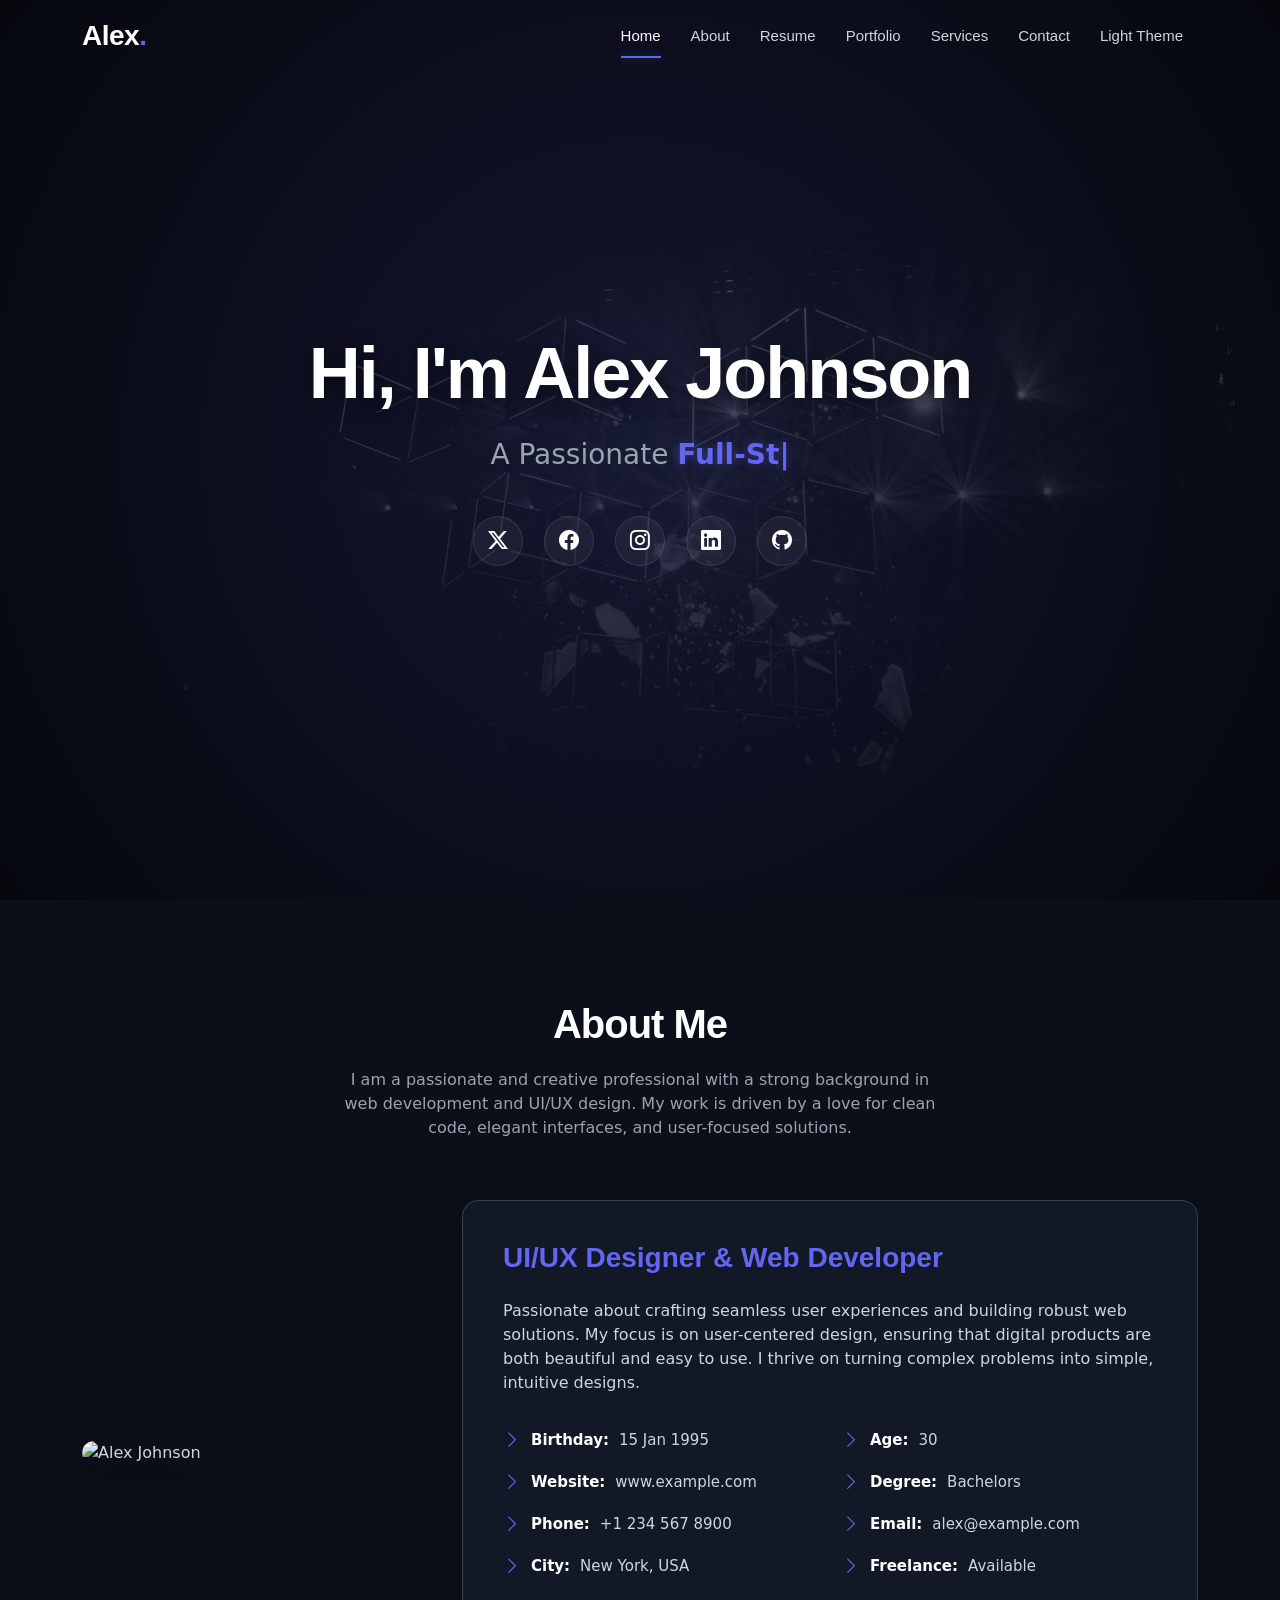
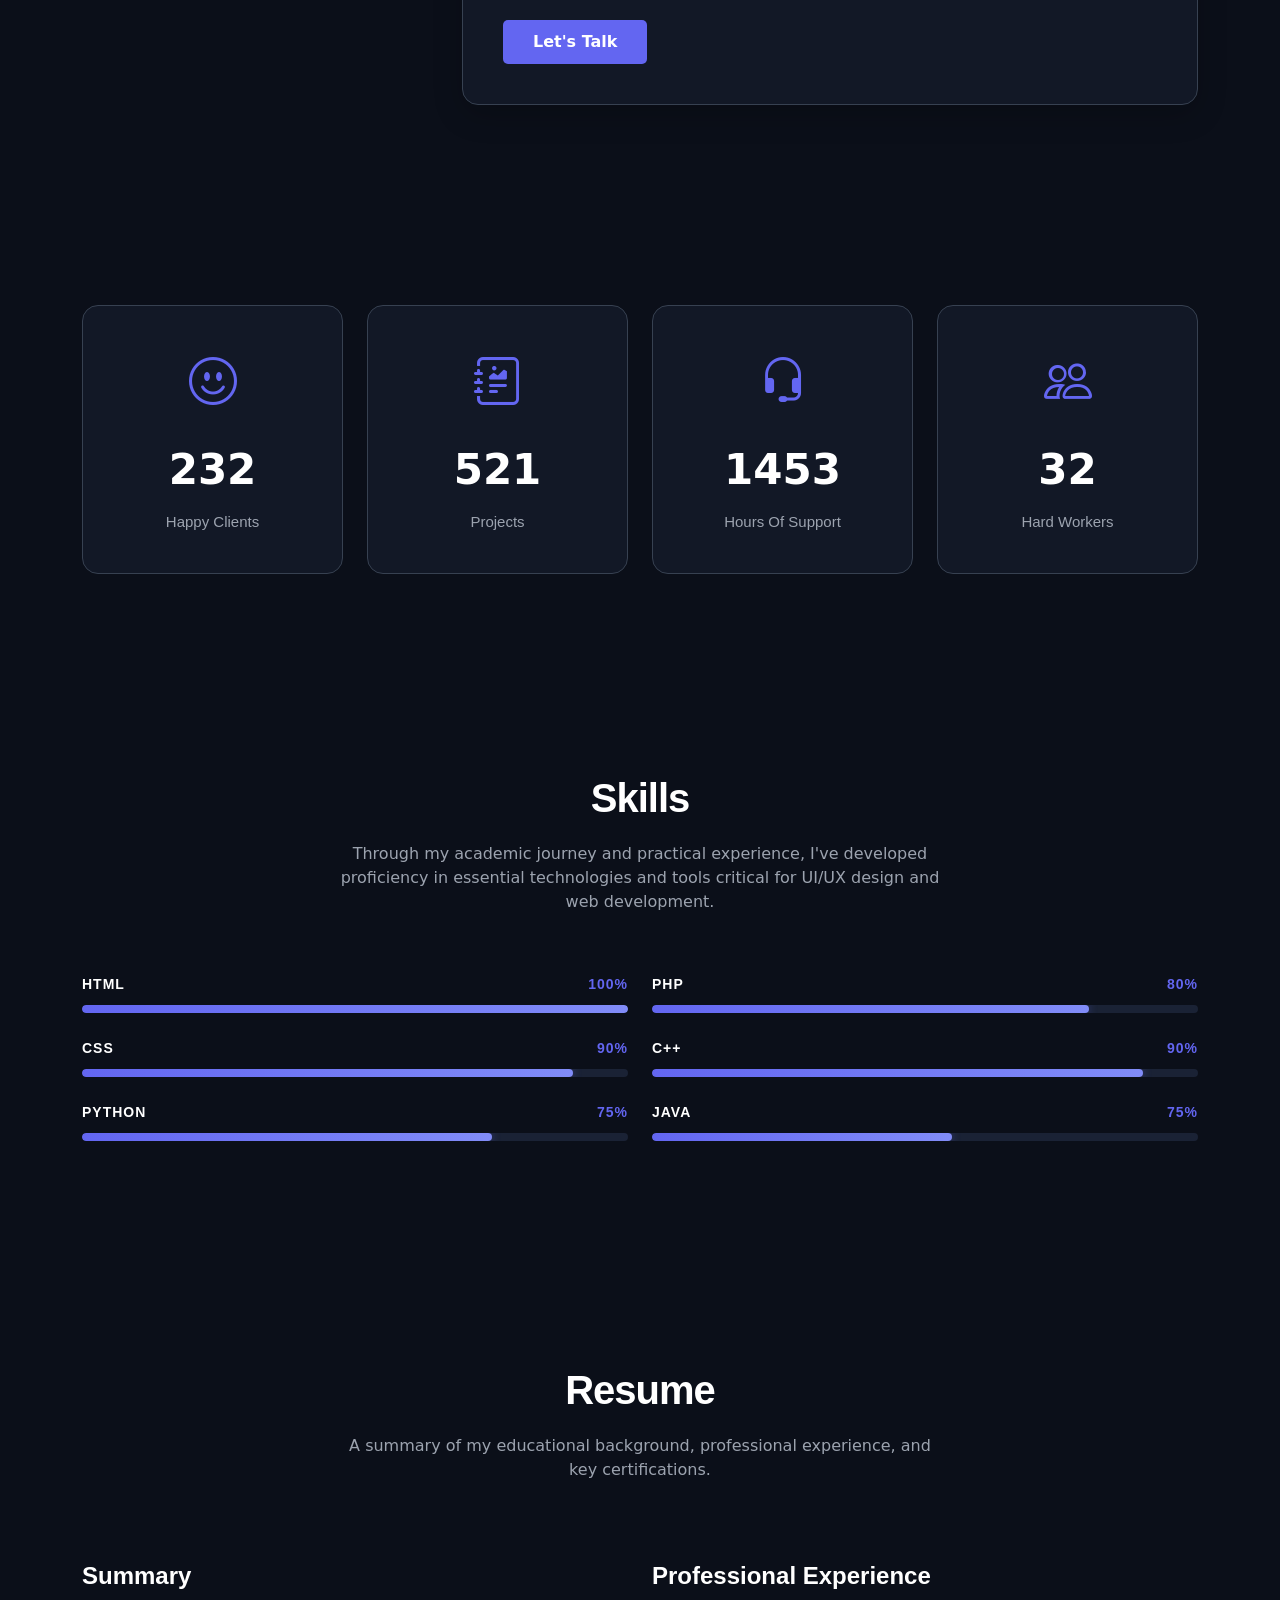
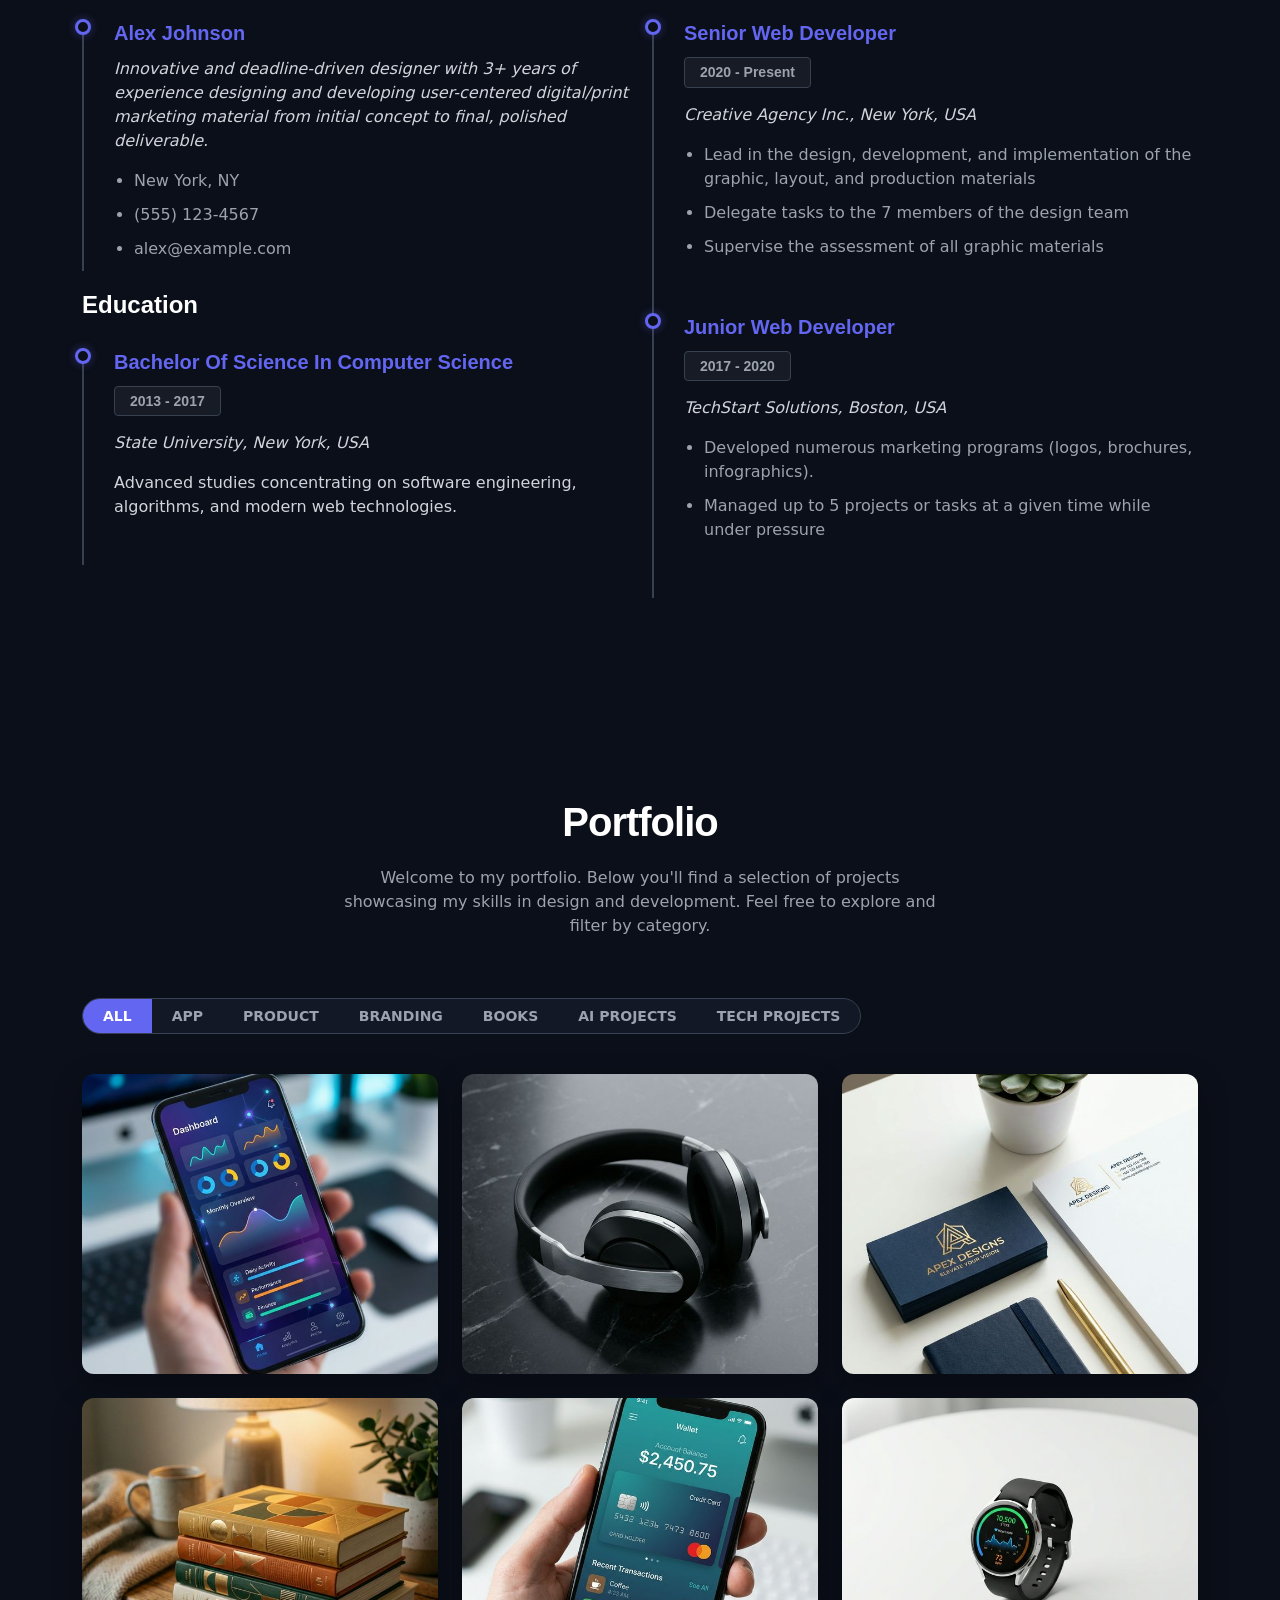
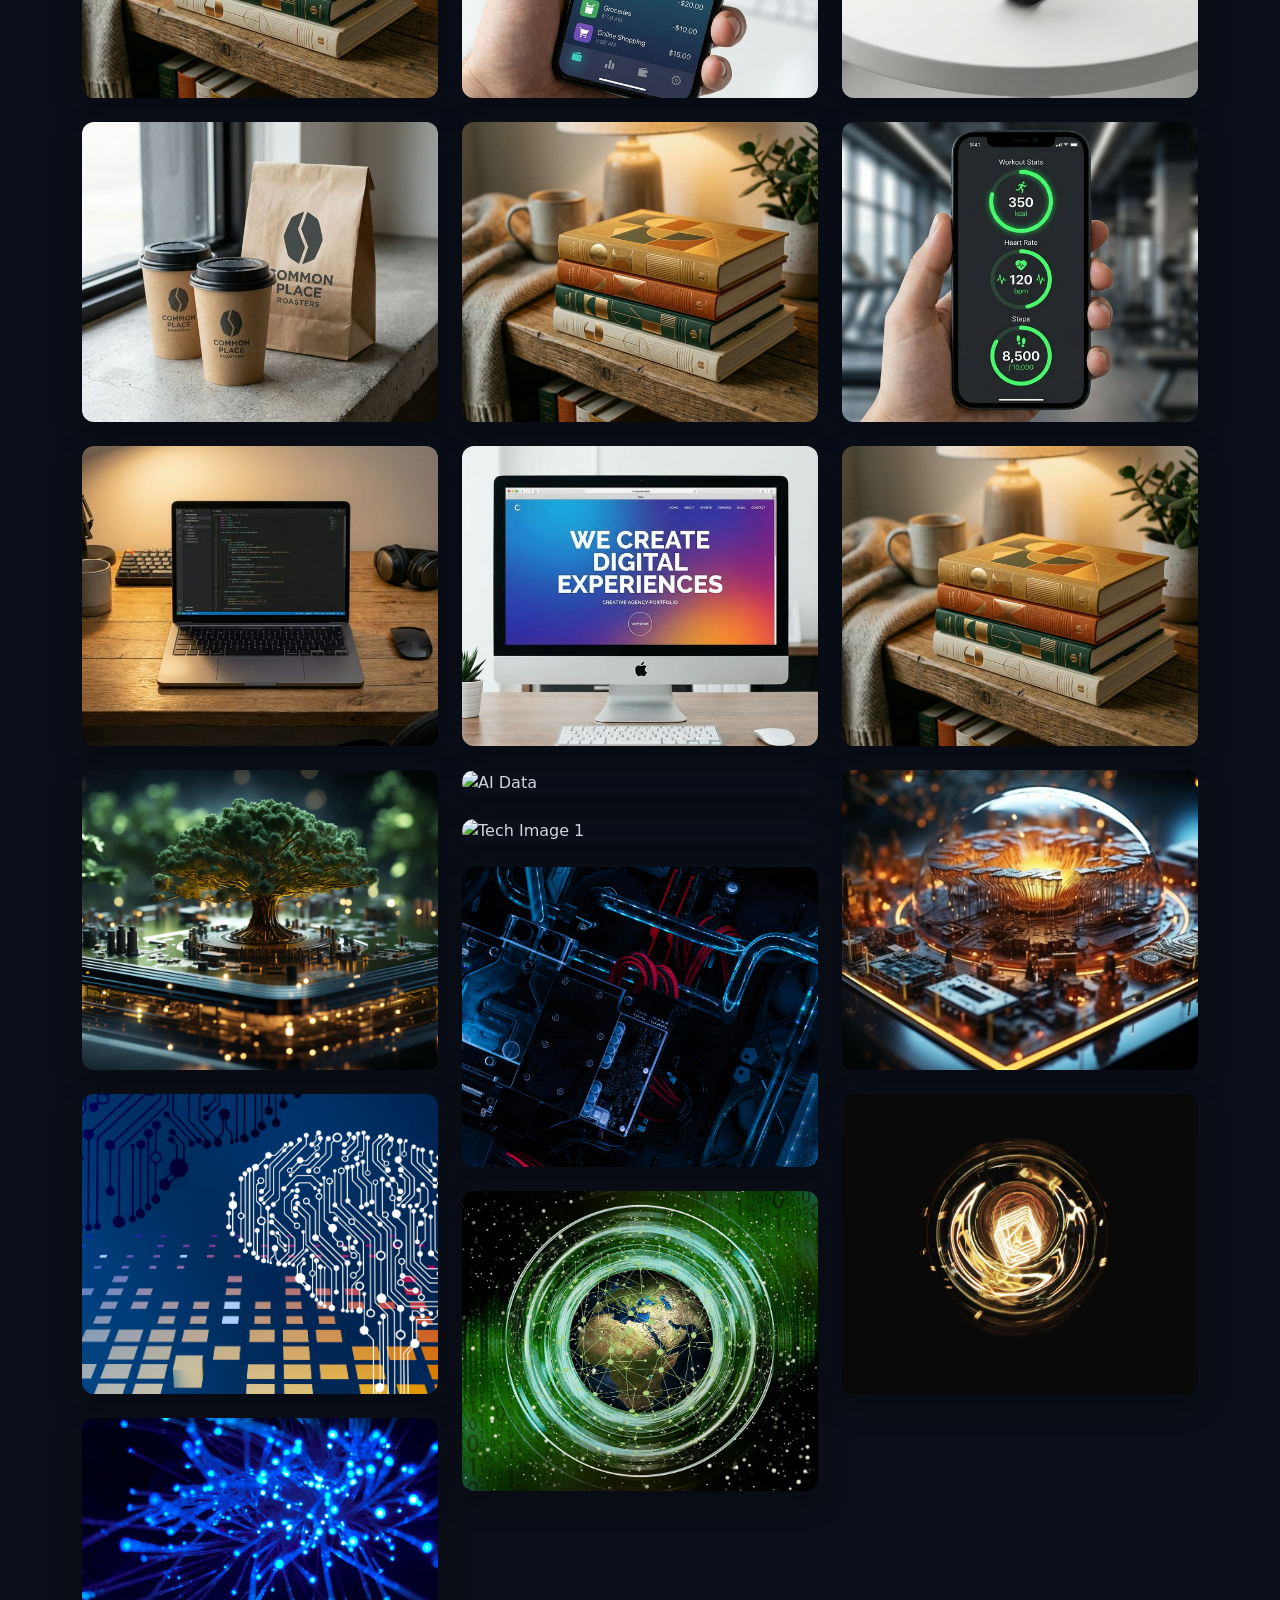
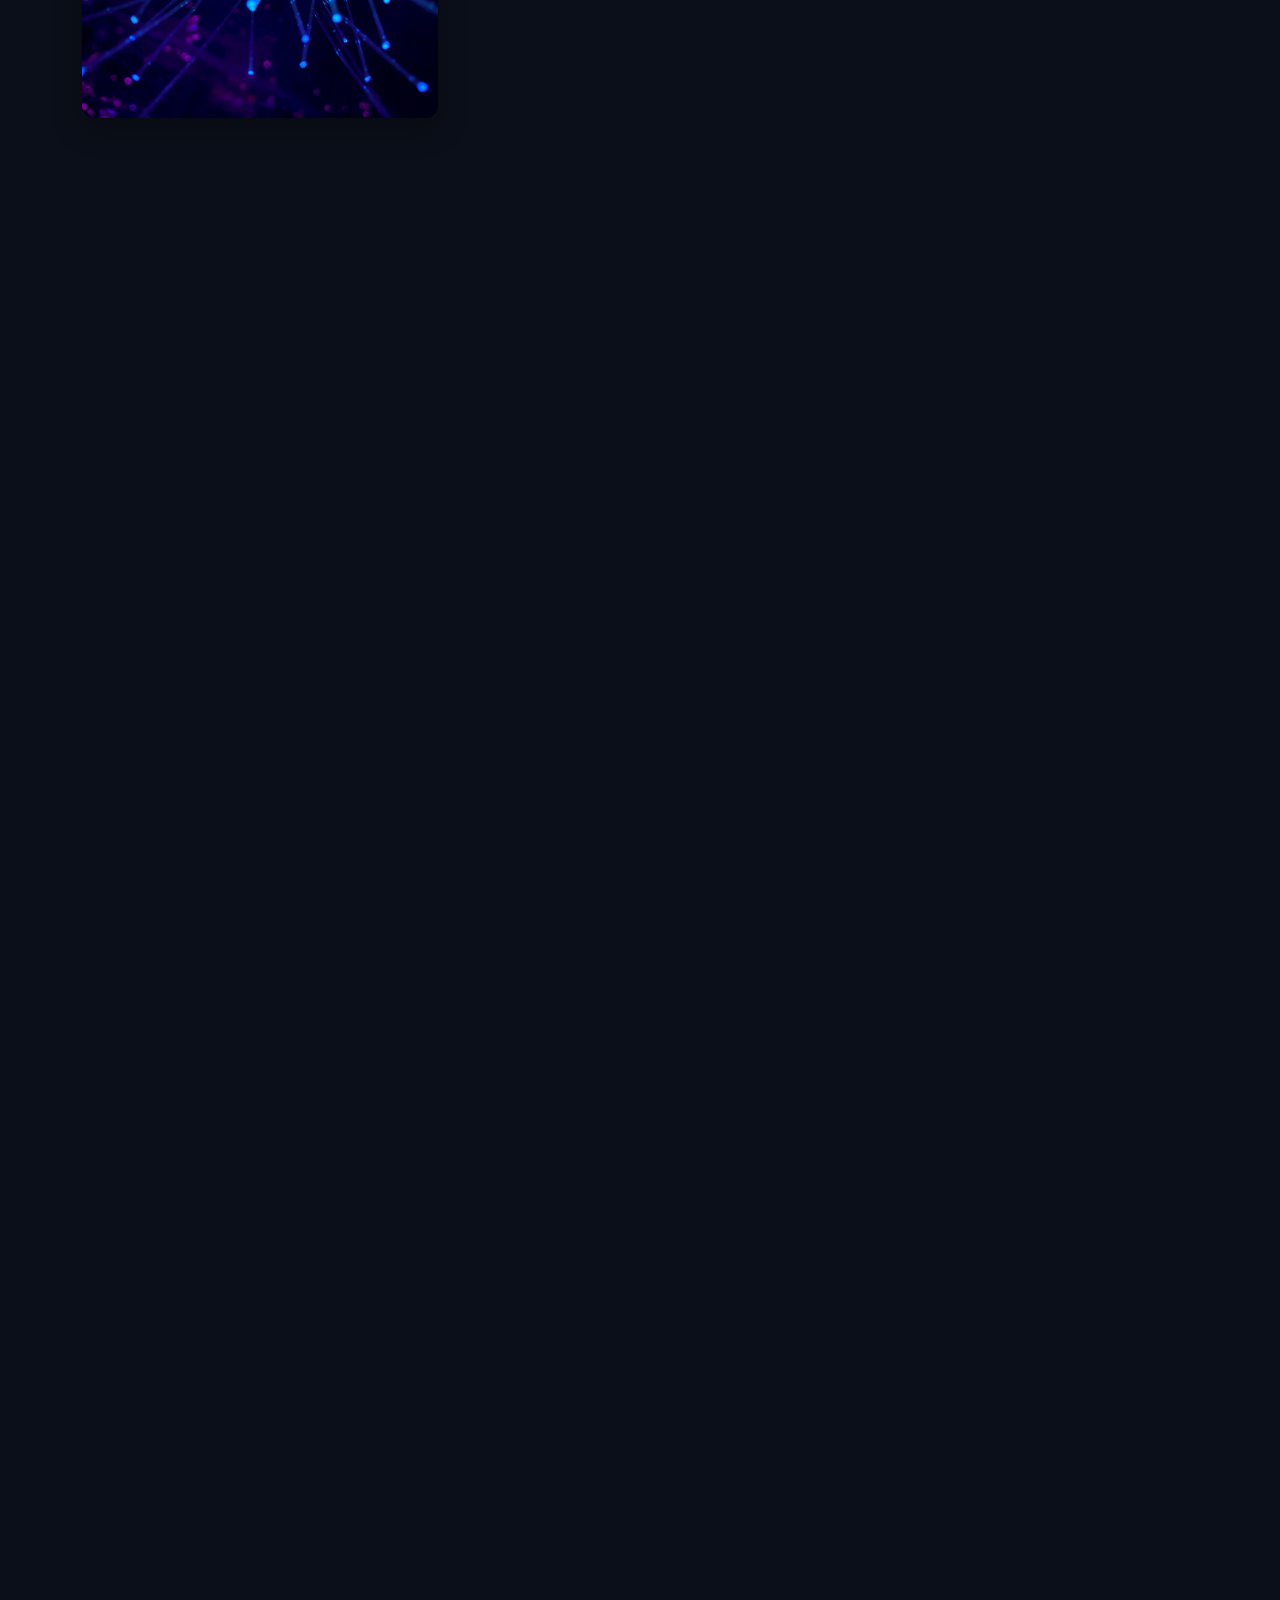
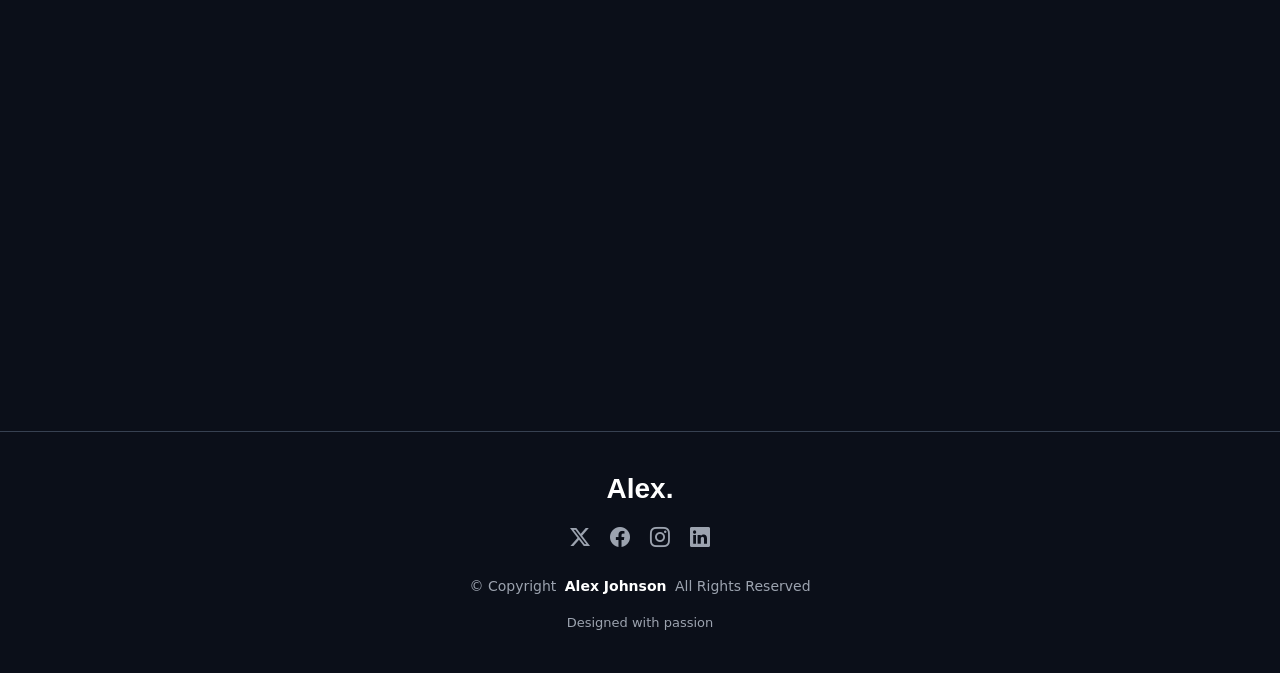
==== commit 2cbb6881: "remove  unnecessary more tabe from the nav-bar" ====
--- a/index.html
+++ b/index.html
@@ -46,24 +46,6 @@
           <li><a href="#resume">Resume</a></li>
           <li><a href="#portfolio">Portfolio</a></li>
           <li><a href="#services">Services</a></li>
-          <li class="dropdown"><a href="#"><span>More</span> <i
-                class="bi bi-chevron-down toggle-dropdown"></i></a>
-            <ul>
-              <li><a href="#">Dropdown 1</a></li>
-              <li class="dropdown"><a href="#"><span>Deep Dropdown</span> <i
-                    class="bi bi-chevron-down toggle-dropdown"></i>
-                </a>
-                <ul>
-                  <li><a href="#">Deep Dropdown 1</a></li>
-                  <li><a href="#">Deep Dropdown 2</a></li>
-                  <li><a href="#">Deep Dropdown 3</a></li>
-                  <li><a href="#">Deep Dropdown 4</a></li>
-                  <li><a href="#">Deep Dropdown 5</a></li>
-                </ul>
-              </li>
-              <li><a href="#">Dropdown 2</a></li>
-            </ul>
-          </li>
           <li><a href="#contact">Contact</a></li>
           <li><a href="#" id="theme-switcher">Light Theme</a></li>
         </ul>
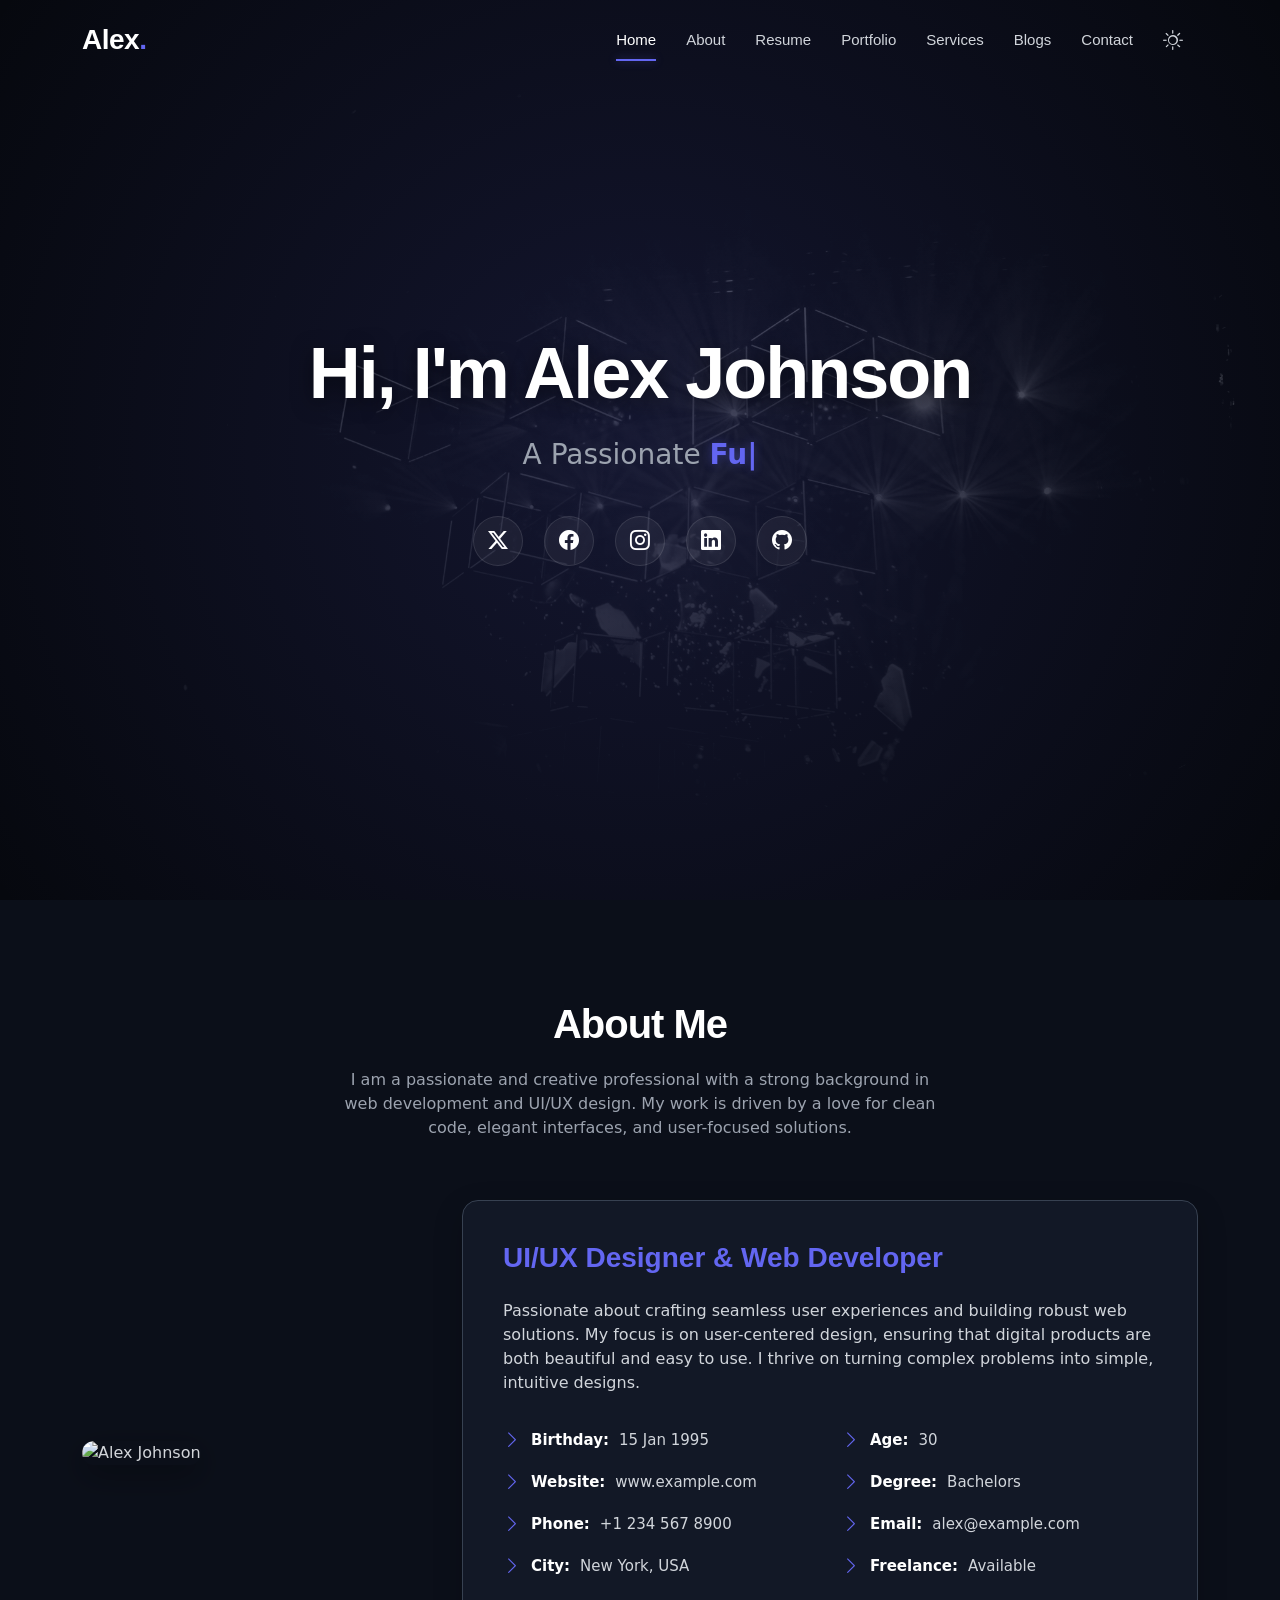
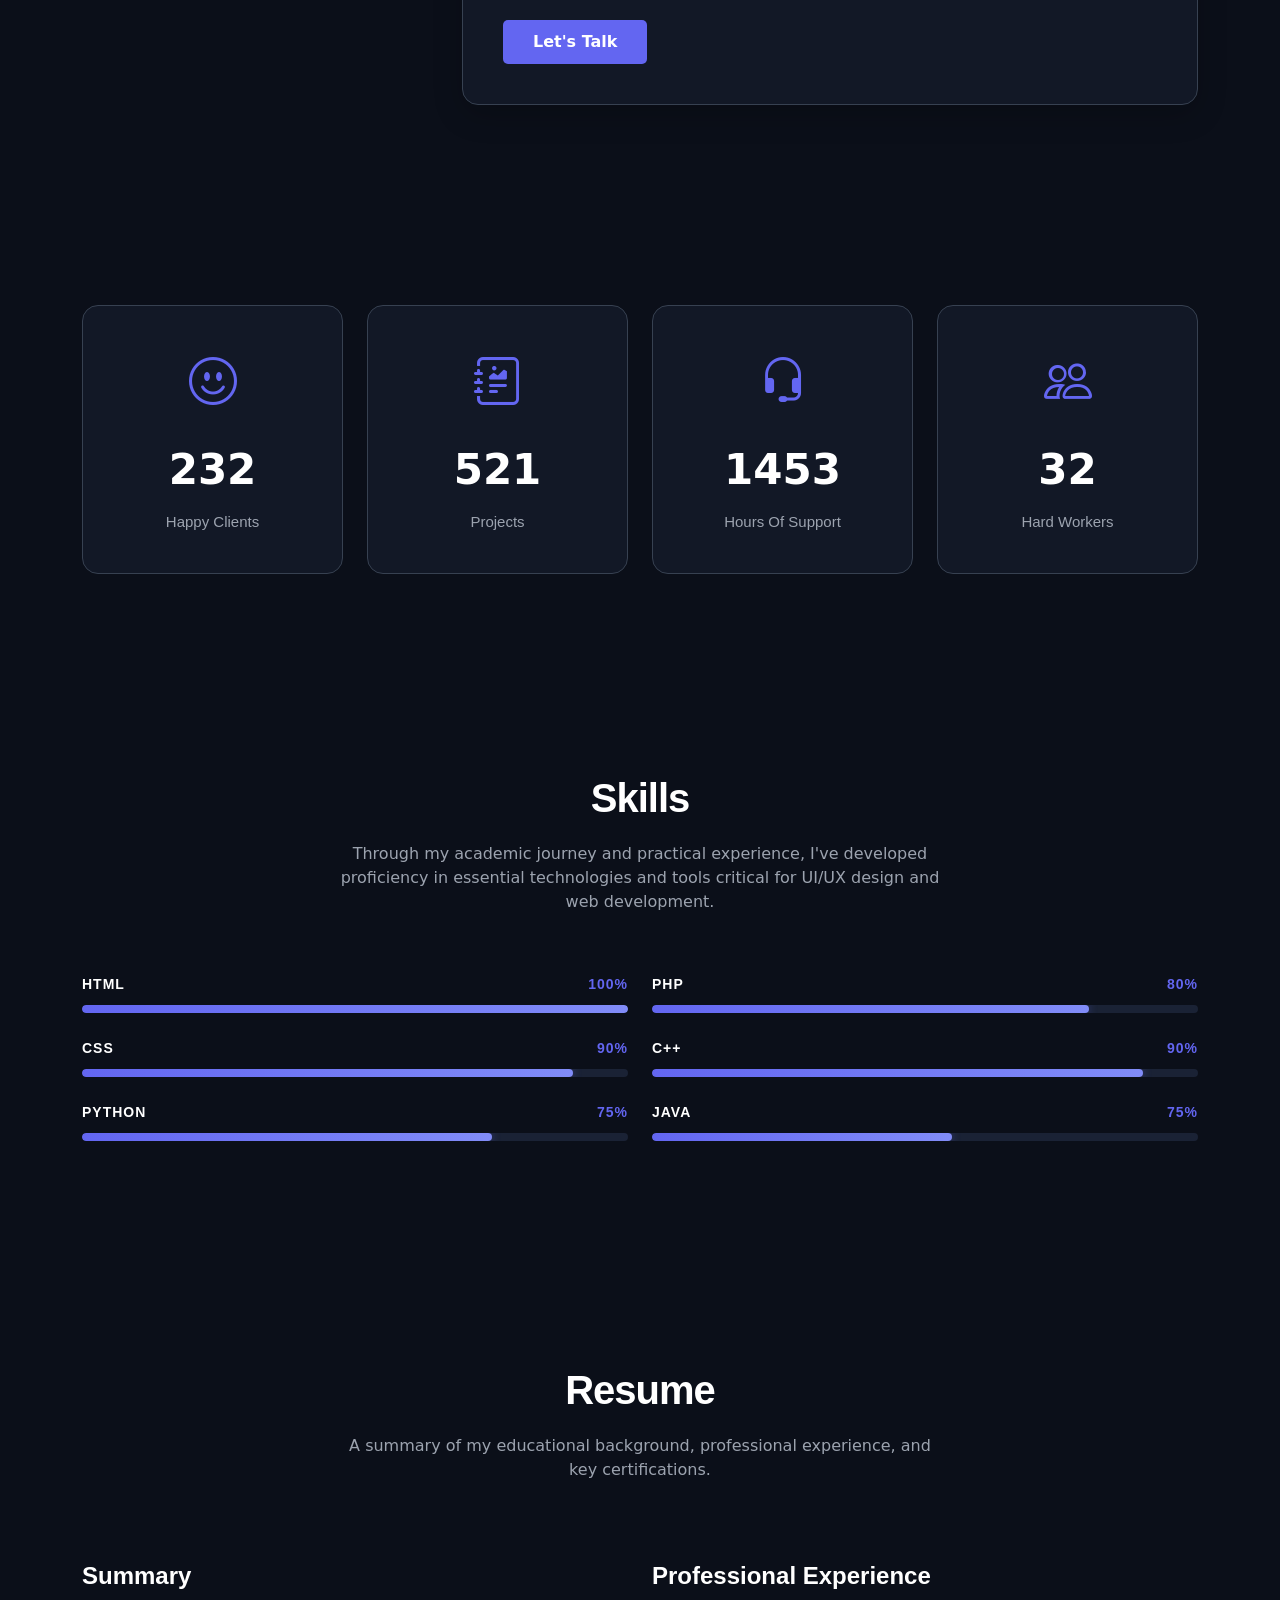
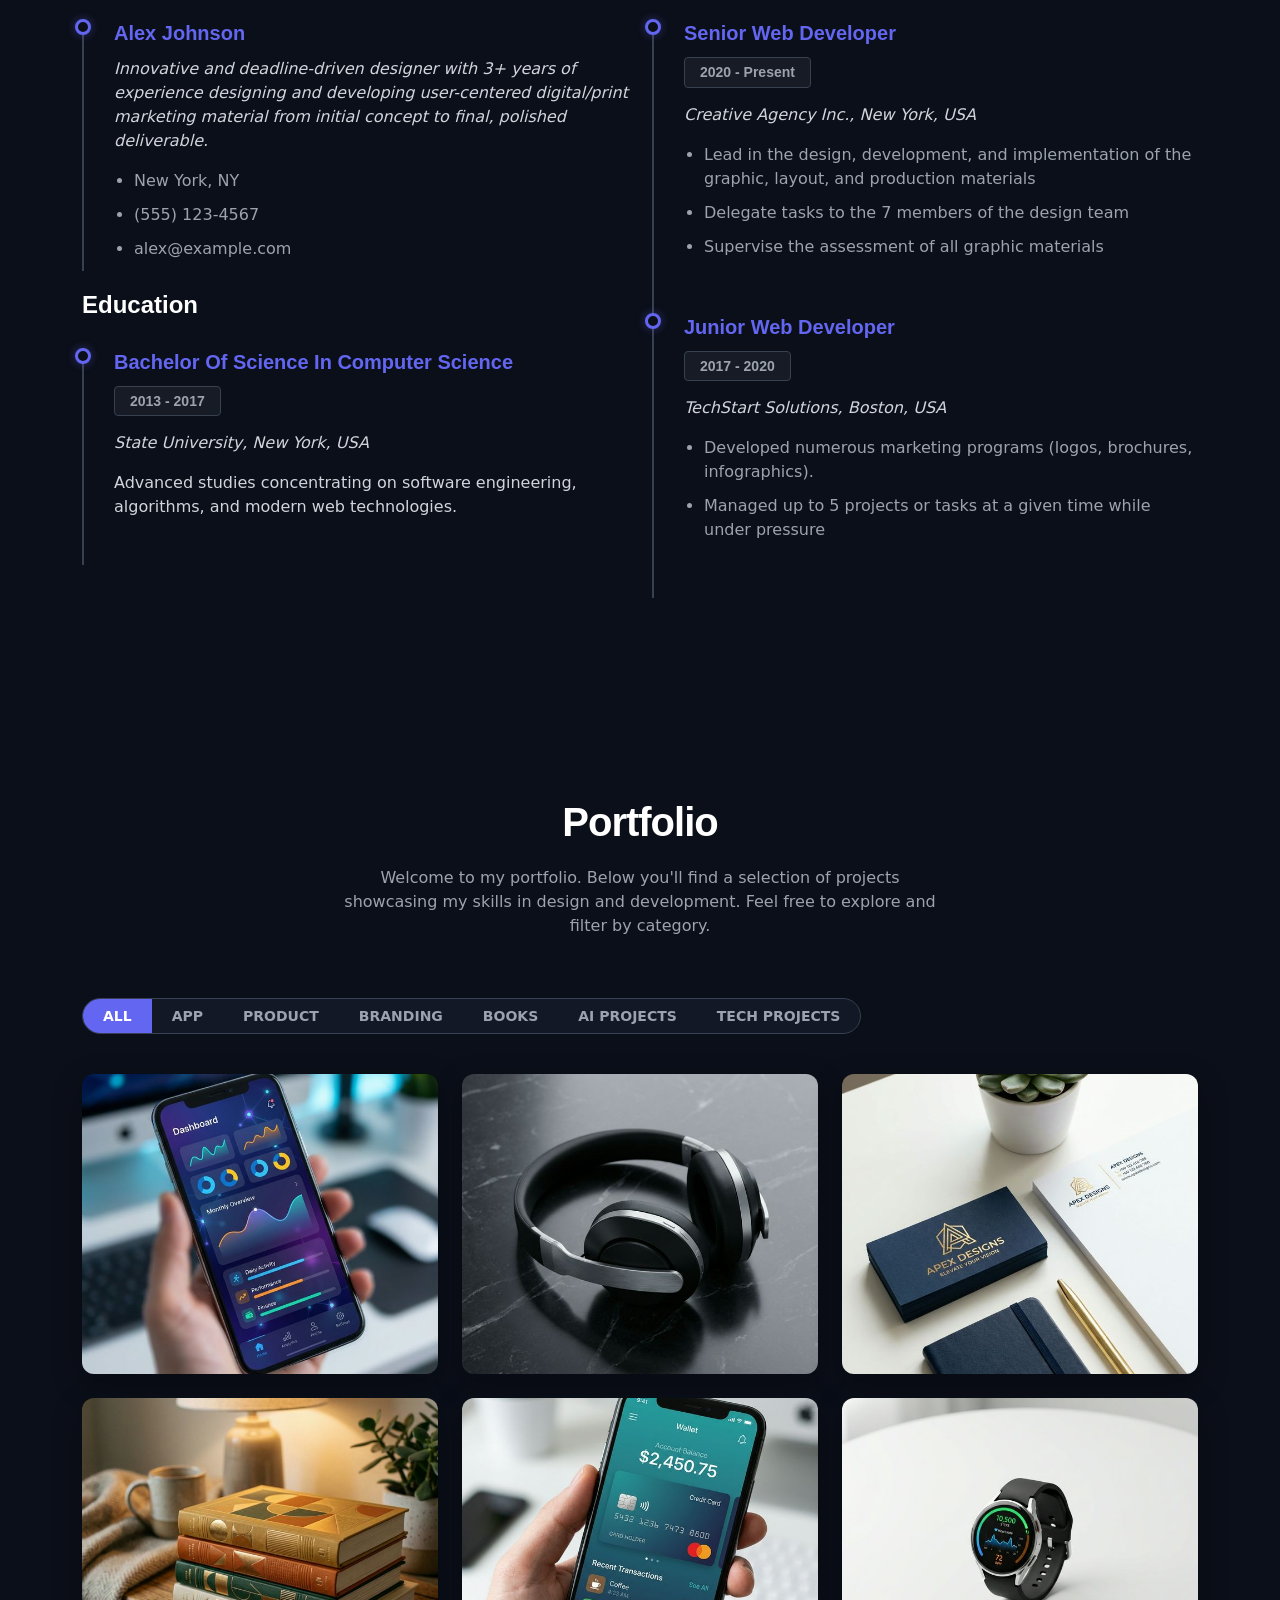
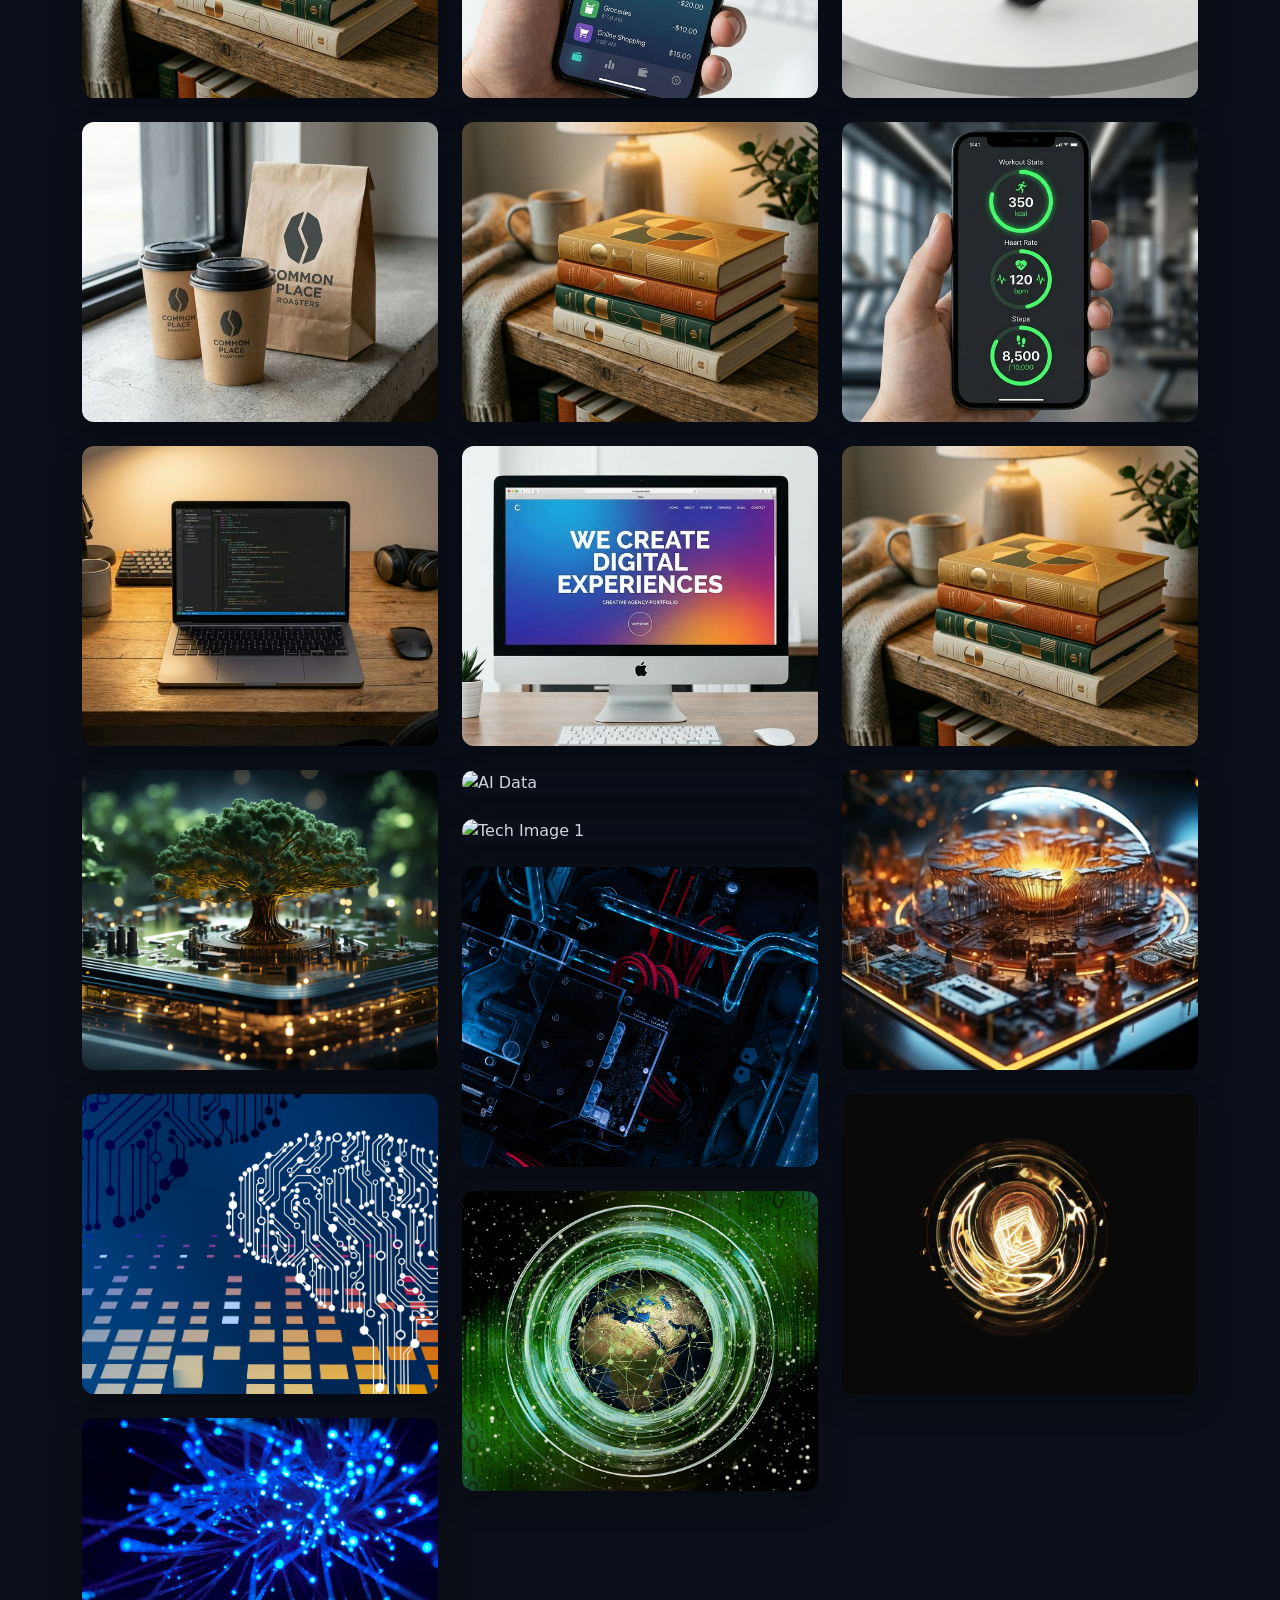
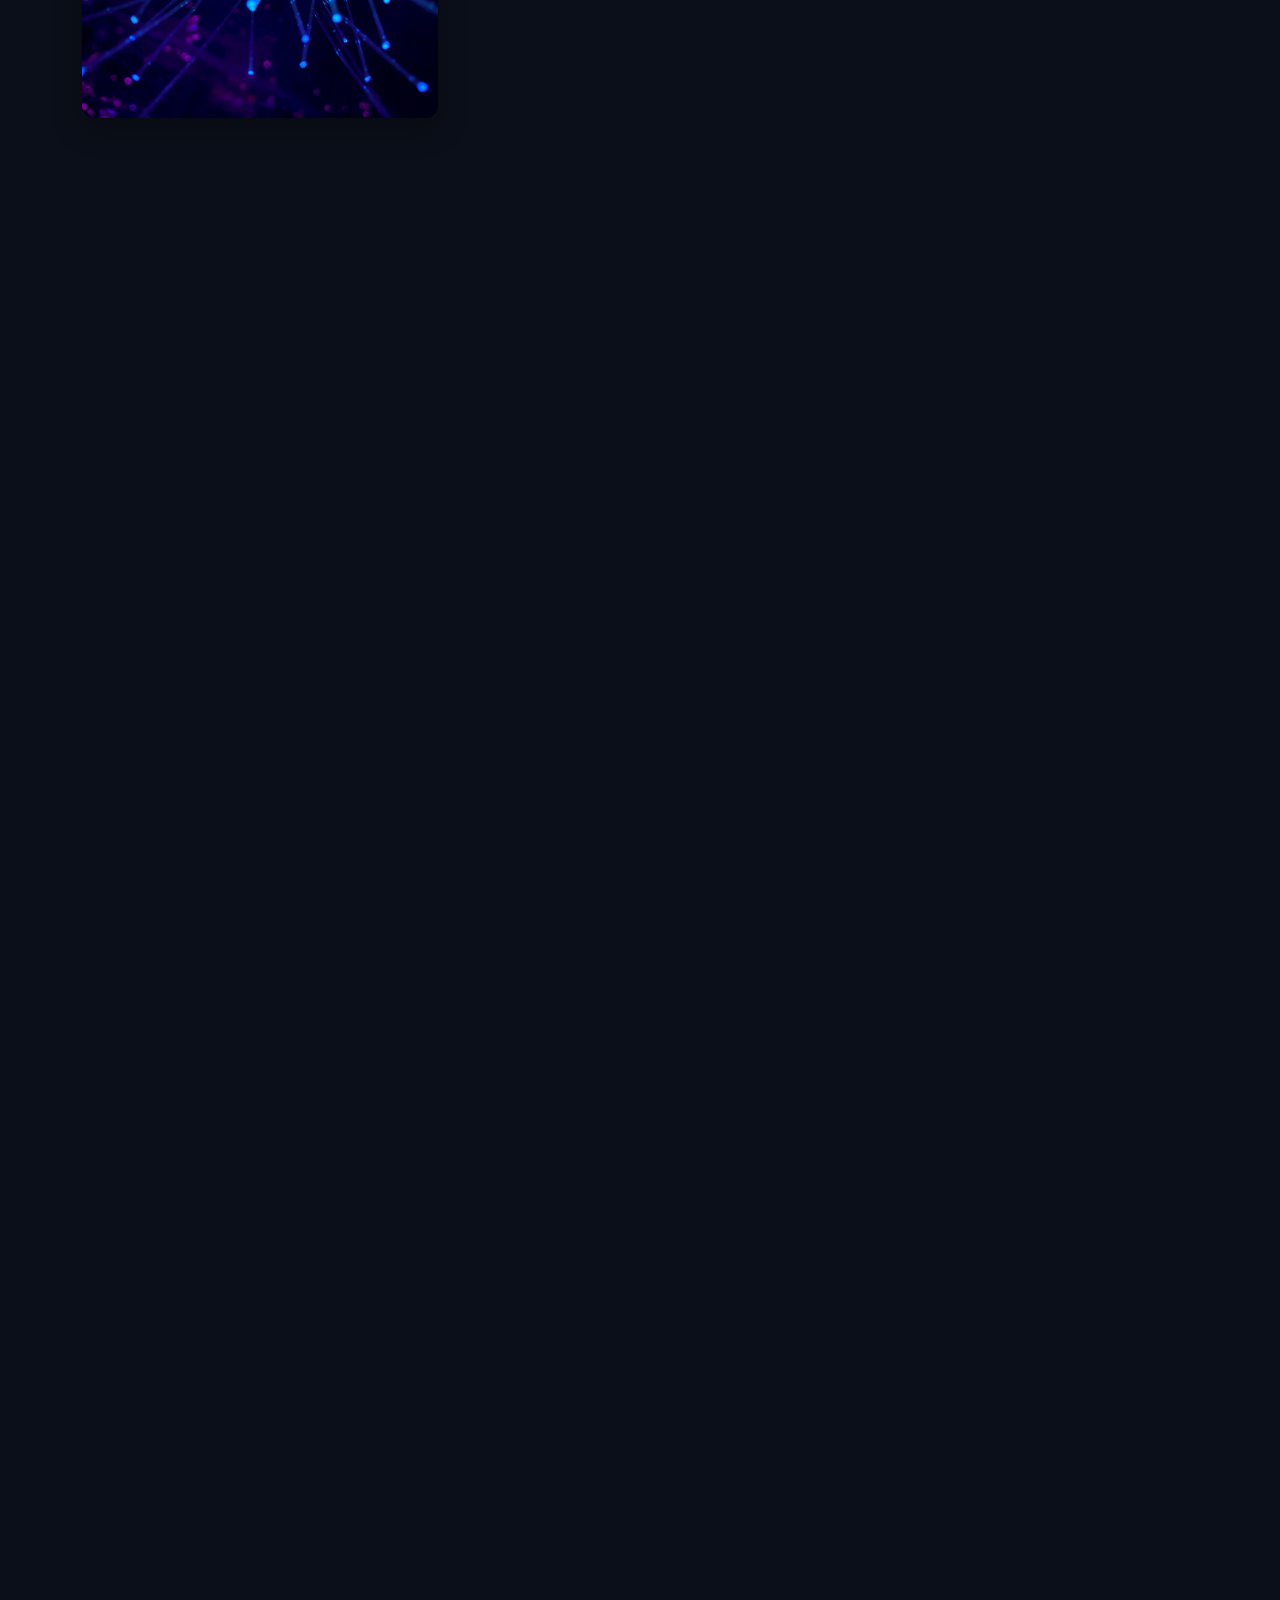
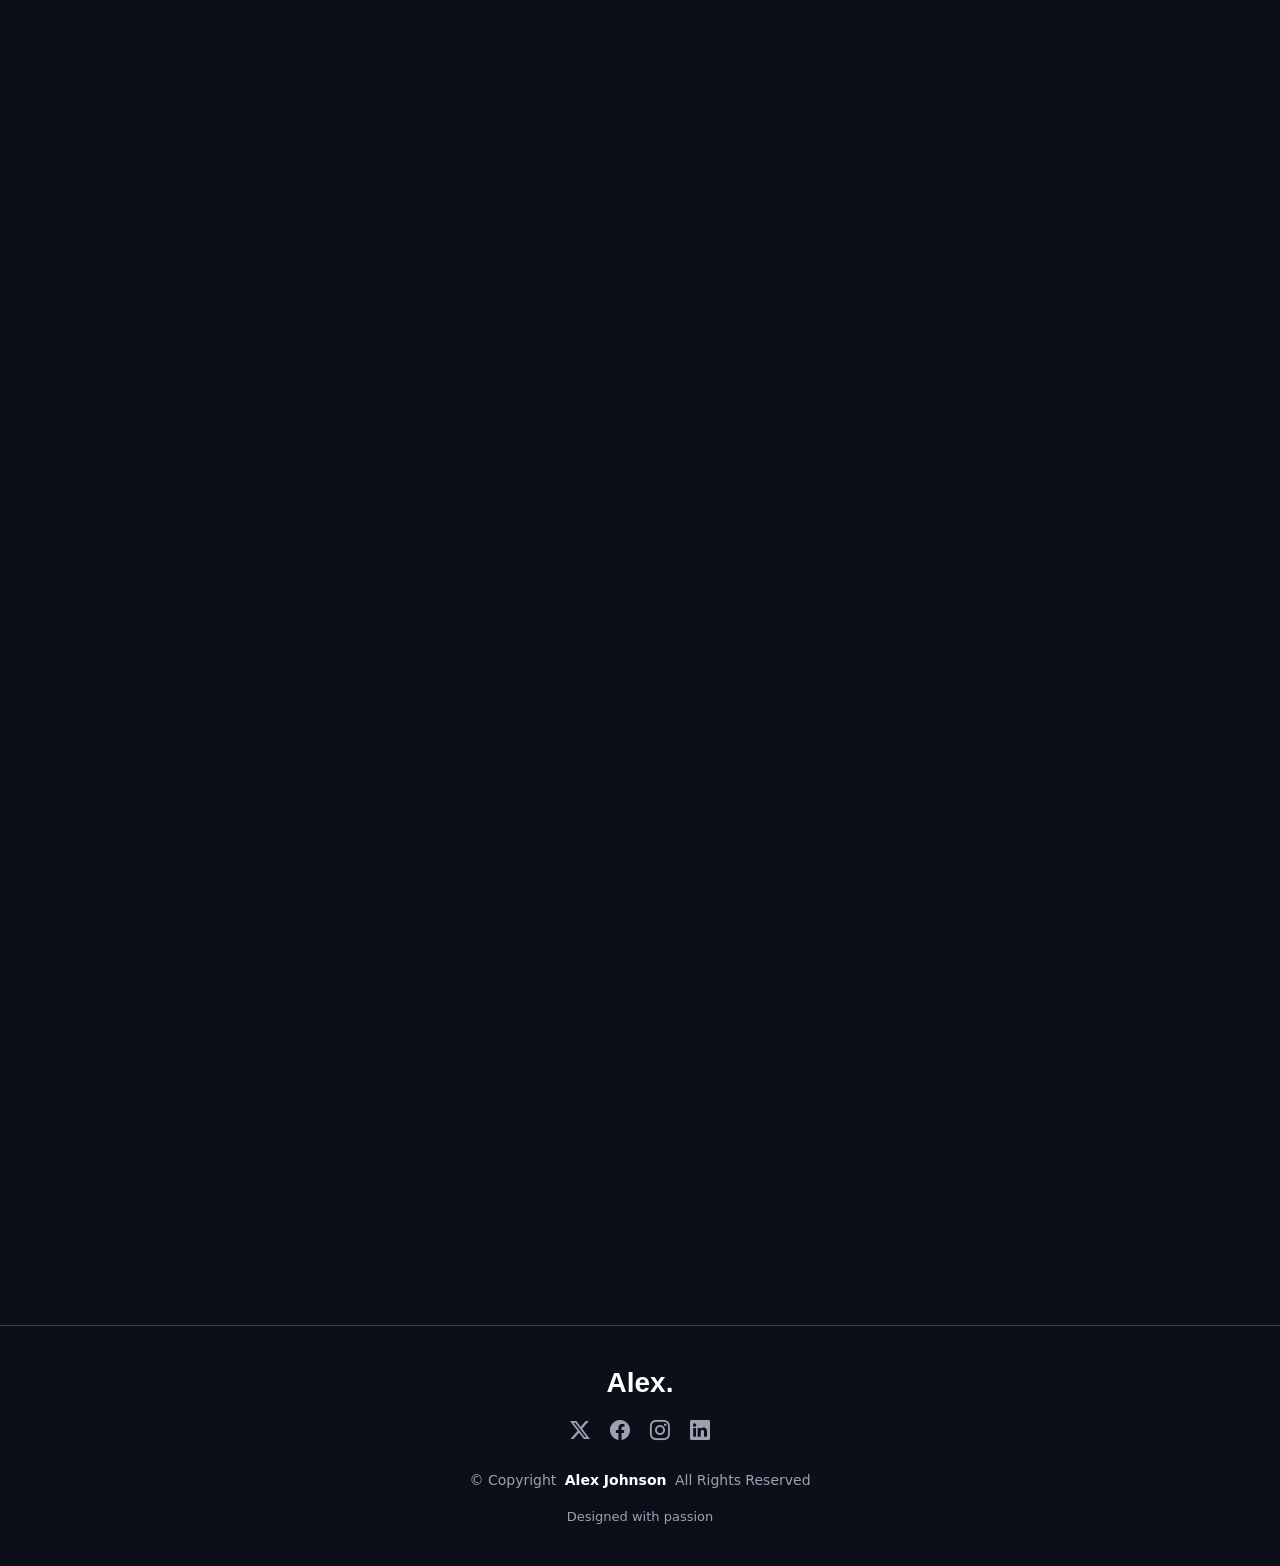
==== commit 000ff7cd: "feat: add blogs section and theme improvements - Added a new Blogs section with 3 placeholder posts " ====
--- a/index.html
+++ b/index.html
@@ -46,8 +46,9 @@
           <li><a href="#resume">Resume</a></li>
           <li><a href="#portfolio">Portfolio</a></li>
           <li><a href="#services">Services</a></li>
+          <li><a href="#blogs">Blogs</a></li>
           <li><a href="#contact">Contact</a></li>
-          <li><a href="#" id="theme-switcher">Light Theme</a></li>
+          <li><a href="#" id="theme-switcher" class="theme-toggle"><i class="bi bi-sun"></i></a></li>
         </ul>
       </nav>
 
@@ -801,6 +802,73 @@
       </div>
 
     </section><!-- /Services Section -->
+
+    <!-- Blogs Section -->
+    <section id="blogs" class="blogs section light-background">
+
+      <!-- Section Title -->
+      <div class="container section-title" data-aos="fade-up">
+        <h2>Blogs</h2>
+        <p>Read the latest articles on technology, design, and my personal experiences.</p>
+      </div><!-- End Section Title -->
+
+      <div class="container">
+
+        <div class="row gy-4">
+
+          <div class="col-lg-4 col-md-6" data-aos="fade-up" data-aos-delay="100">
+            <div class="blog-item">
+              <div class="blog-img">
+                <img src="assets/img/portfolio/app-1.jpg" alt="" class="img-fluid">
+              </div>
+              <div class="blog-content">
+                <div class="blog-meta">
+                  <span class="date"><i class="bi bi-calendar"></i> Oct 12, 2023</span>
+                </div>
+                <h3 class="blog-title"><a href="#">The Future of UI/UX Design</a></h3>
+                <p>Exploring the emerging trends in user interface and experience design, and how they will shape the applications of tomorrow.</p>
+                <a href="#" class="read-more">Read More <i class="bi bi-arrow-right"></i></a>
+              </div>
+            </div>
+          </div><!-- End Blog Item -->
+
+          <div class="col-lg-4 col-md-6" data-aos="fade-up" data-aos-delay="200">
+            <div class="blog-item">
+              <div class="blog-img">
+                <img src="assets/img/portfolio/product-1.jpg" alt="" class="img-fluid">
+              </div>
+              <div class="blog-content">
+                <div class="blog-meta">
+                  <span class="date"><i class="bi bi-calendar"></i> Nov 05, 2023</span>
+                </div>
+                <h3 class="blog-title"><a href="#">Mastering React in 2024</a></h3>
+                <p>A comprehensive guide to understanding and leveraging the power of React for building modern web applications.</p>
+                <a href="#" class="read-more">Read More <i class="bi bi-arrow-right"></i></a>
+              </div>
+            </div>
+          </div><!-- End Blog Item -->
+
+          <div class="col-lg-4 col-md-6" data-aos="fade-up" data-aos-delay="300">
+            <div class="blog-item">
+              <div class="blog-img">
+                <img src="assets/img/ai-brain.jpg" alt="" class="img-fluid">
+              </div>
+              <div class="blog-content">
+                <div class="blog-meta">
+                  <span class="date"><i class="bi bi-calendar"></i> Dec 20, 2023</span>
+                </div>
+                <h3 class="blog-title"><a href="#">AI and the Next Gen Web</a></h3>
+                <p>How artificial intelligence is revolutionizing web development, from automated coding to intelligent chatbots.</p>
+                <a href="#" class="read-more">Read More <i class="bi bi-arrow-right"></i></a>
+              </div>
+            </div>
+          </div><!-- End Blog Item -->
+
+        </div>
+
+      </div>
+
+    </section><!-- /Blogs Section -->
 
     <!-- Testimonials Section -->
     <section id="testimonials" class="testimonials section light-background">
--- a/assets/css/main.css
+++ b/assets/css/main.css
@@ -52,7 +52,14 @@
   /* Text */
   --default-color: #374151;
   --heading-color: #111827;
+  --contrast-color: #111827;
   --muted-color: #6b7280;
+
+  /* Navigation */
+  --nav-bg: rgba(255, 255, 255, 0.9);
+  --nav-color: #374151;
+  --nav-hover-color: #111827;
+  --nav-dropdown-bg: #ffffff;
 
   /* Borders */
   --border-color: #e5e7eb;
@@ -300,6 +307,11 @@
 .navmenu a i,
 .navmenu a:focus i {
   display: none; /* Hide navicons for top menu */
+}
+
+.navmenu a.theme-toggle i {
+  display: inline-block;
+  font-size: 20px;
 }
 
 .navmenu a:hover,
@@ -478,6 +490,10 @@
   z-index: 1;
 }
 
+[data-theme="light"] .hero::before {
+  background: radial-gradient(circle at center, rgba(99, 102, 241, 0.05) 0%, transparent 50%);
+}
+
 @keyframes rotateGradient {
   0% { transform: rotate(0deg); }
   100% { transform: rotate(360deg); }
@@ -493,6 +509,11 @@
   background-position: center;
   background-attachment: fixed;
   filter: grayscale(100%) contrast(1.2);
+}
+
+[data-theme="light"] .hero-bg-wrapper {
+  opacity: 0.1;
+  filter: none;
 }
 
 .hero-bg-wrapper::after {
@@ -1003,6 +1024,121 @@
   color: var(--muted-color);
 }
 
+[data-theme="light"] .hero h2 {
+  color: #111827;
+}
+
+[data-theme="light"] .hero .social-links a {
+  background: rgba(0, 0, 0, 0.05);
+  color: #111827;
+  border-color: rgba(0,0,0,0.1);
+}
+
+[data-theme="light"] .hero .social-links a:hover {
+  background: var(--accent-color);
+  color: #ffffff;
+}
+
+/*--------------------------------------------------------------
+# Blogs
+--------------------------------------------------------------*/
+.blogs .blog-item {
+  background: var(--surface-color);
+  border-radius: 16px;
+  overflow: hidden;
+  border: 1px solid var(--border-color);
+  transition: 0.3s;
+  height: 100%;
+  display: flex;
+  flex-direction: column;
+}
+
+.blogs .blog-item:hover {
+  transform: translateY(-10px);
+  border-color: var(--accent-color);
+  box-shadow: 0 10px 30px rgba(0,0,0,0.3);
+}
+
+.blogs .blog-img {
+  overflow: hidden;
+}
+
+.blogs .blog-img img {
+  width: 100%;
+  height: 250px;
+  object-fit: cover;
+  transition: transform 0.5s ease;
+}
+
+.blogs .blog-item:hover .blog-img img {
+  transform: scale(1.1);
+}
+
+.blogs .blog-content {
+  padding: 30px;
+  flex-grow: 1;
+  display: flex;
+  flex-direction: column;
+}
+
+.blogs .blog-meta {
+  font-size: 13px;
+  color: var(--muted-color);
+  margin-bottom: 10px;
+  display: flex;
+  align-items: center;
+}
+
+.blogs .blog-meta i {
+  color: var(--accent-color);
+  margin-right: 5px;
+}
+
+.blogs .blog-title {
+  font-size: 20px;
+  font-weight: 700;
+  margin-bottom: 15px;
+}
+
+.blogs .blog-title a {
+  color: var(--contrast-color);
+  transition: 0.3s;
+}
+
+.blogs .blog-title a:hover {
+  color: var(--accent-color);
+}
+
+.blogs .blog-content p {
+  color: var(--muted-color);
+  font-size: 15px;
+  margin-bottom: 20px;
+  line-height: 1.6;
+}
+
+.blogs .read-more {
+  margin-top: auto;
+  font-size: 14px;
+  font-weight: 600;
+  color: var(--accent-color);
+  display: inline-flex;
+  align-items: center;
+  transition: 0.3s;
+}
+
+.blogs .read-more i {
+  margin-left: 5px;
+  transition: 0.3s;
+}
+
+.blogs .read-more:hover {
+  color: var(--contrast-color);
+}
+
+.blogs .read-more:hover i {
+  transform: translateX(5px);
+}
+
 /*--------------------------------------------------------------
 # Testimonials
 --------------------------------------------------------------*/
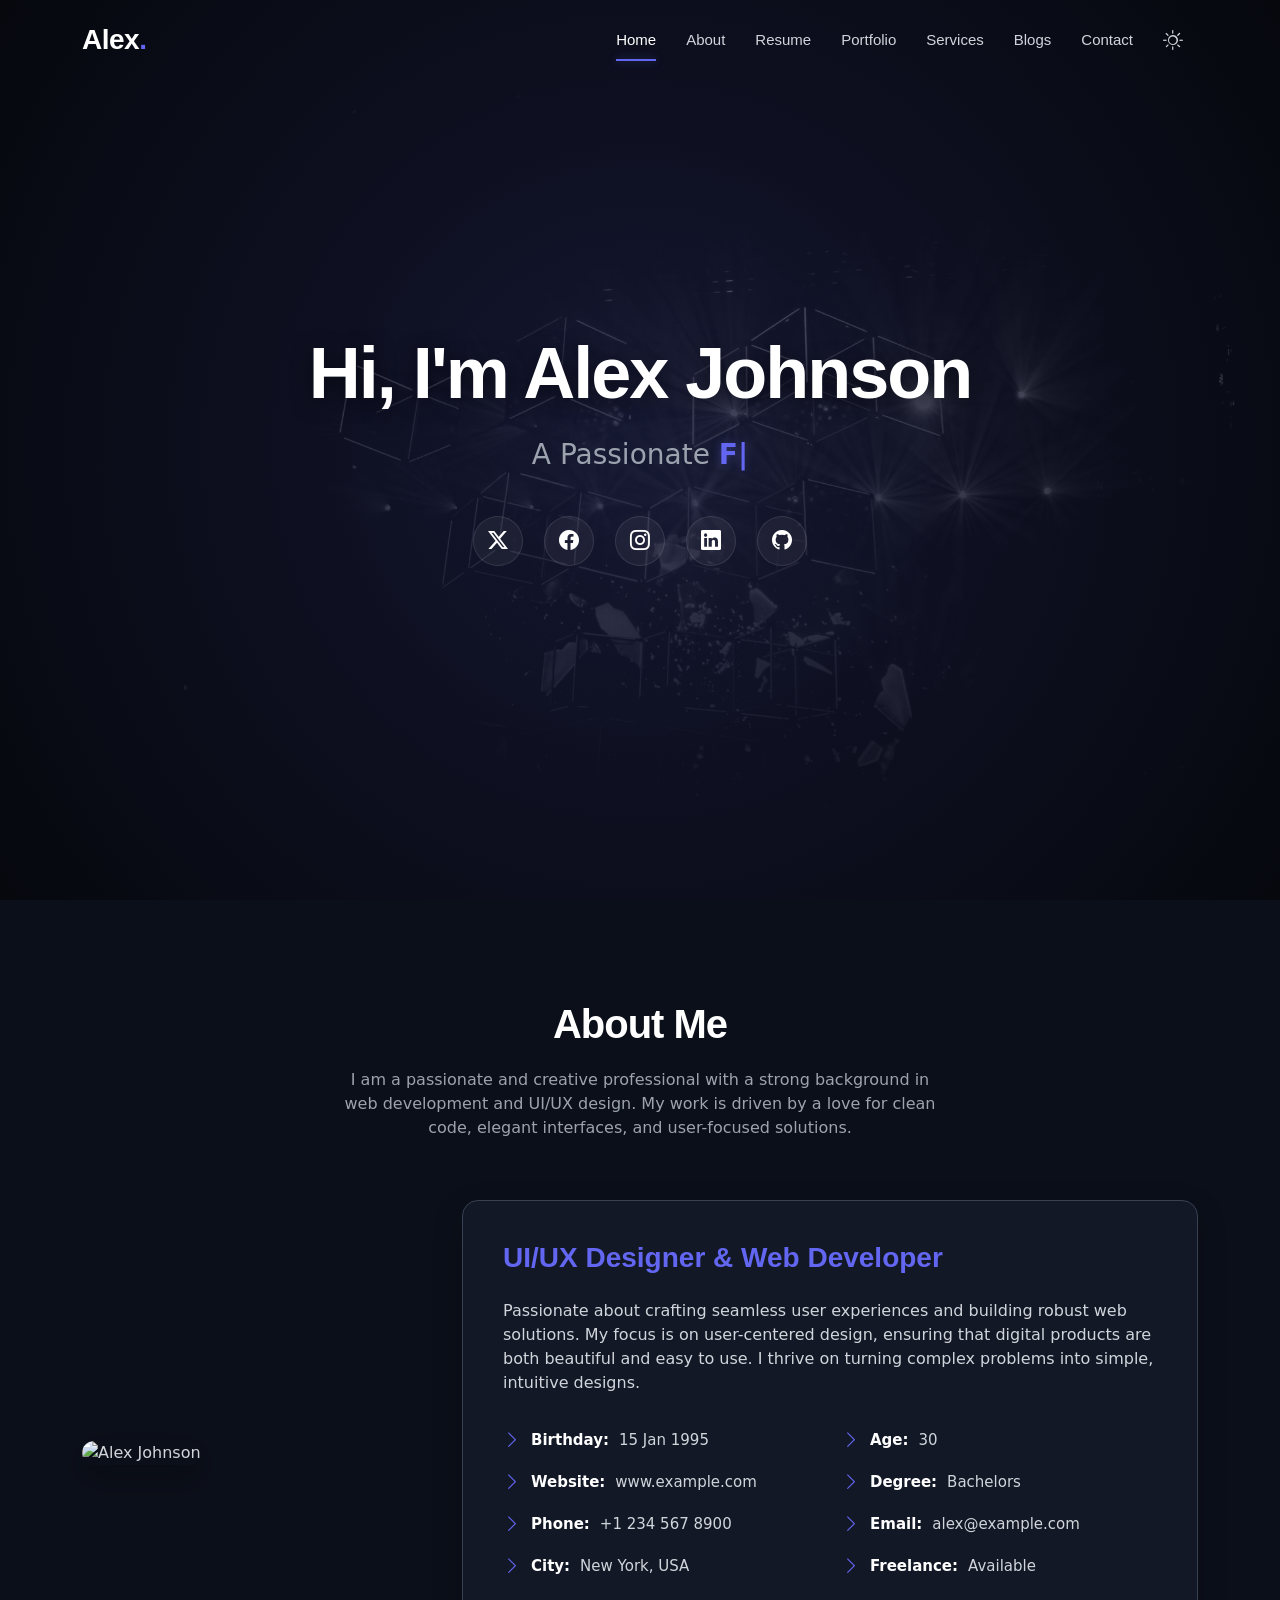
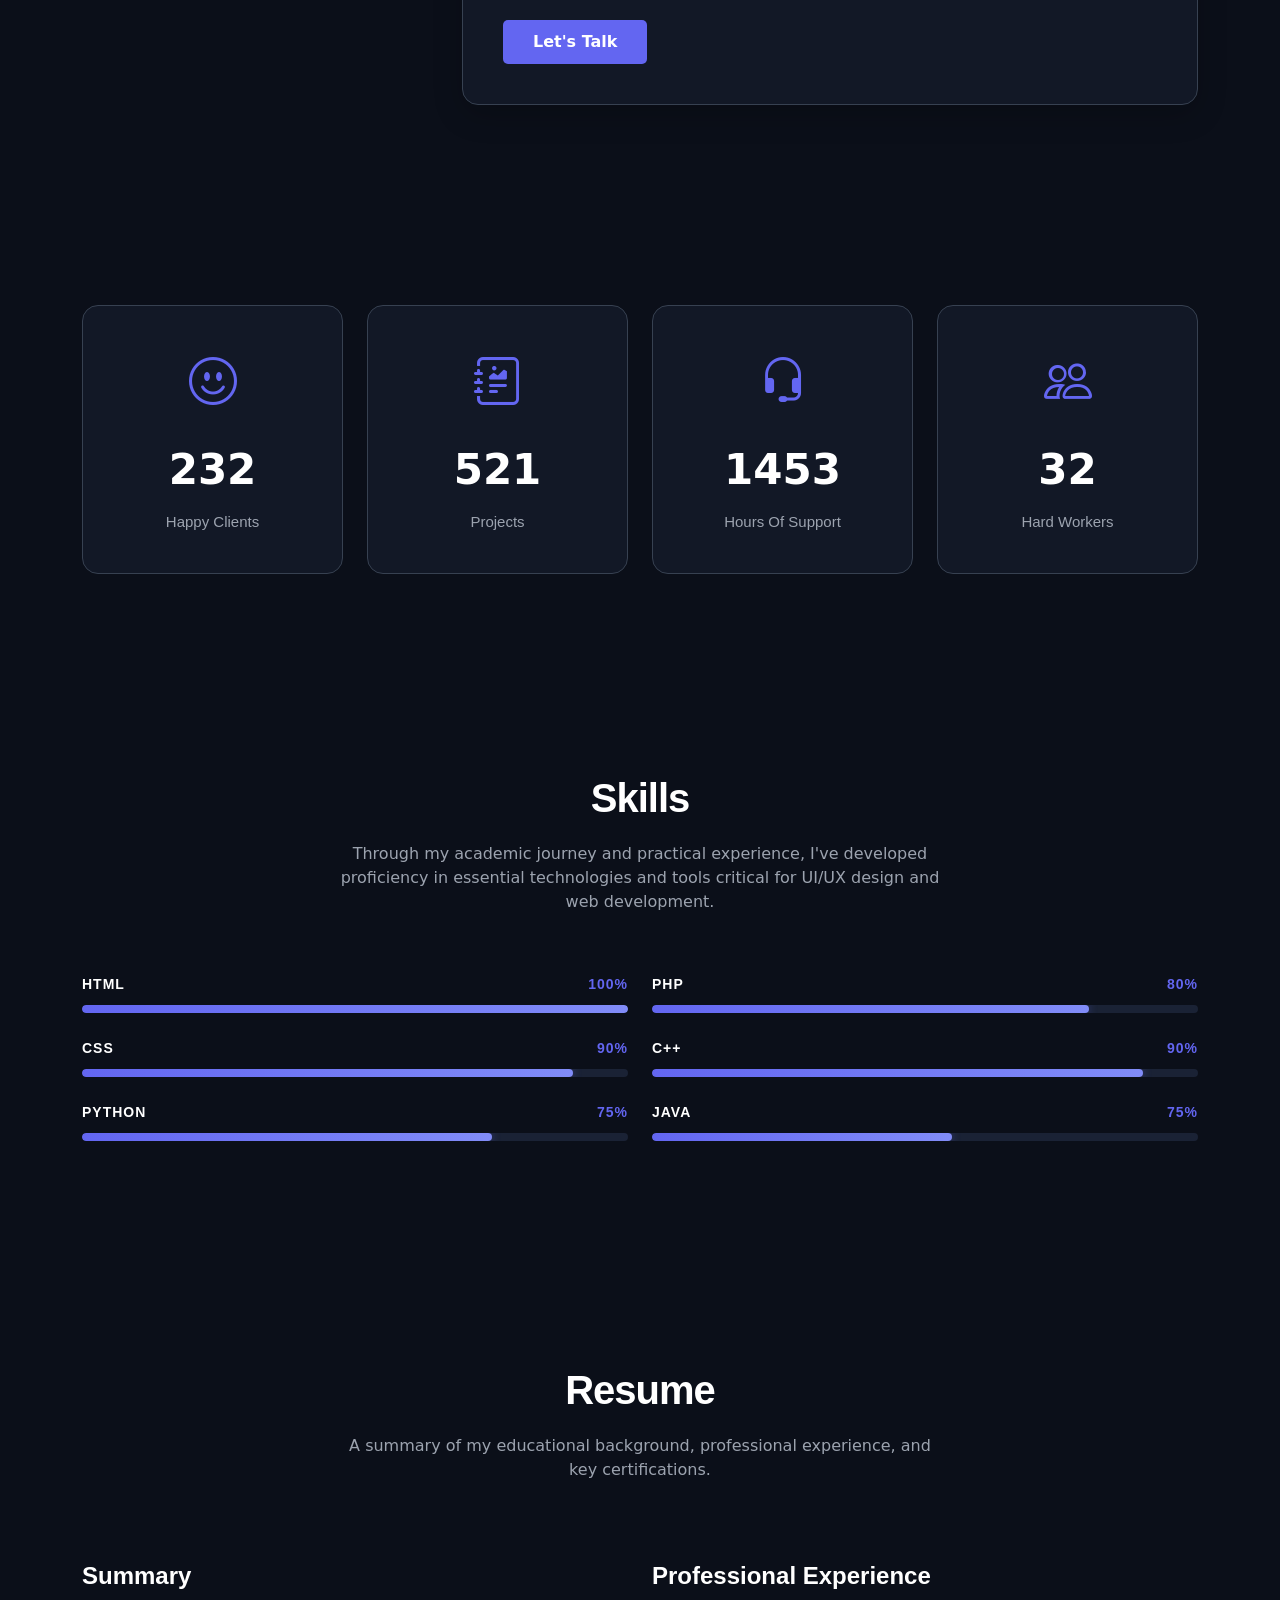
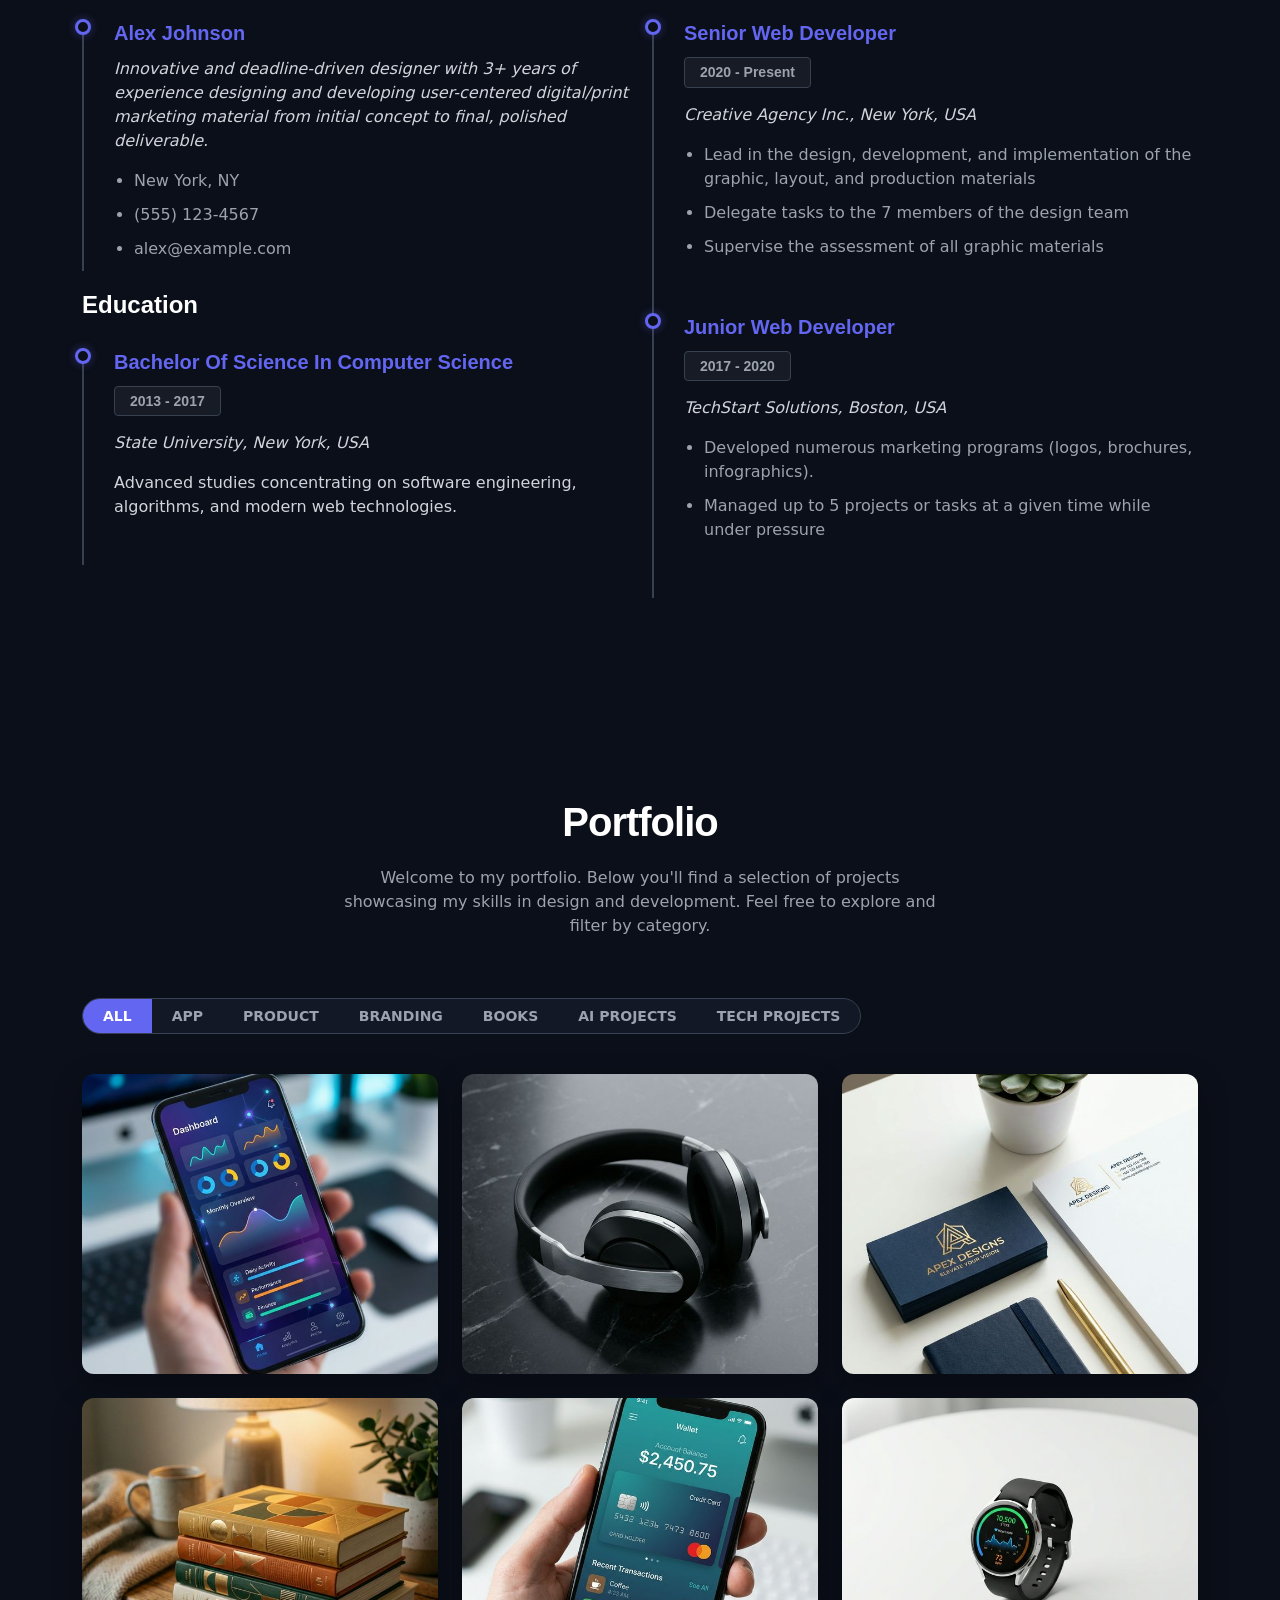
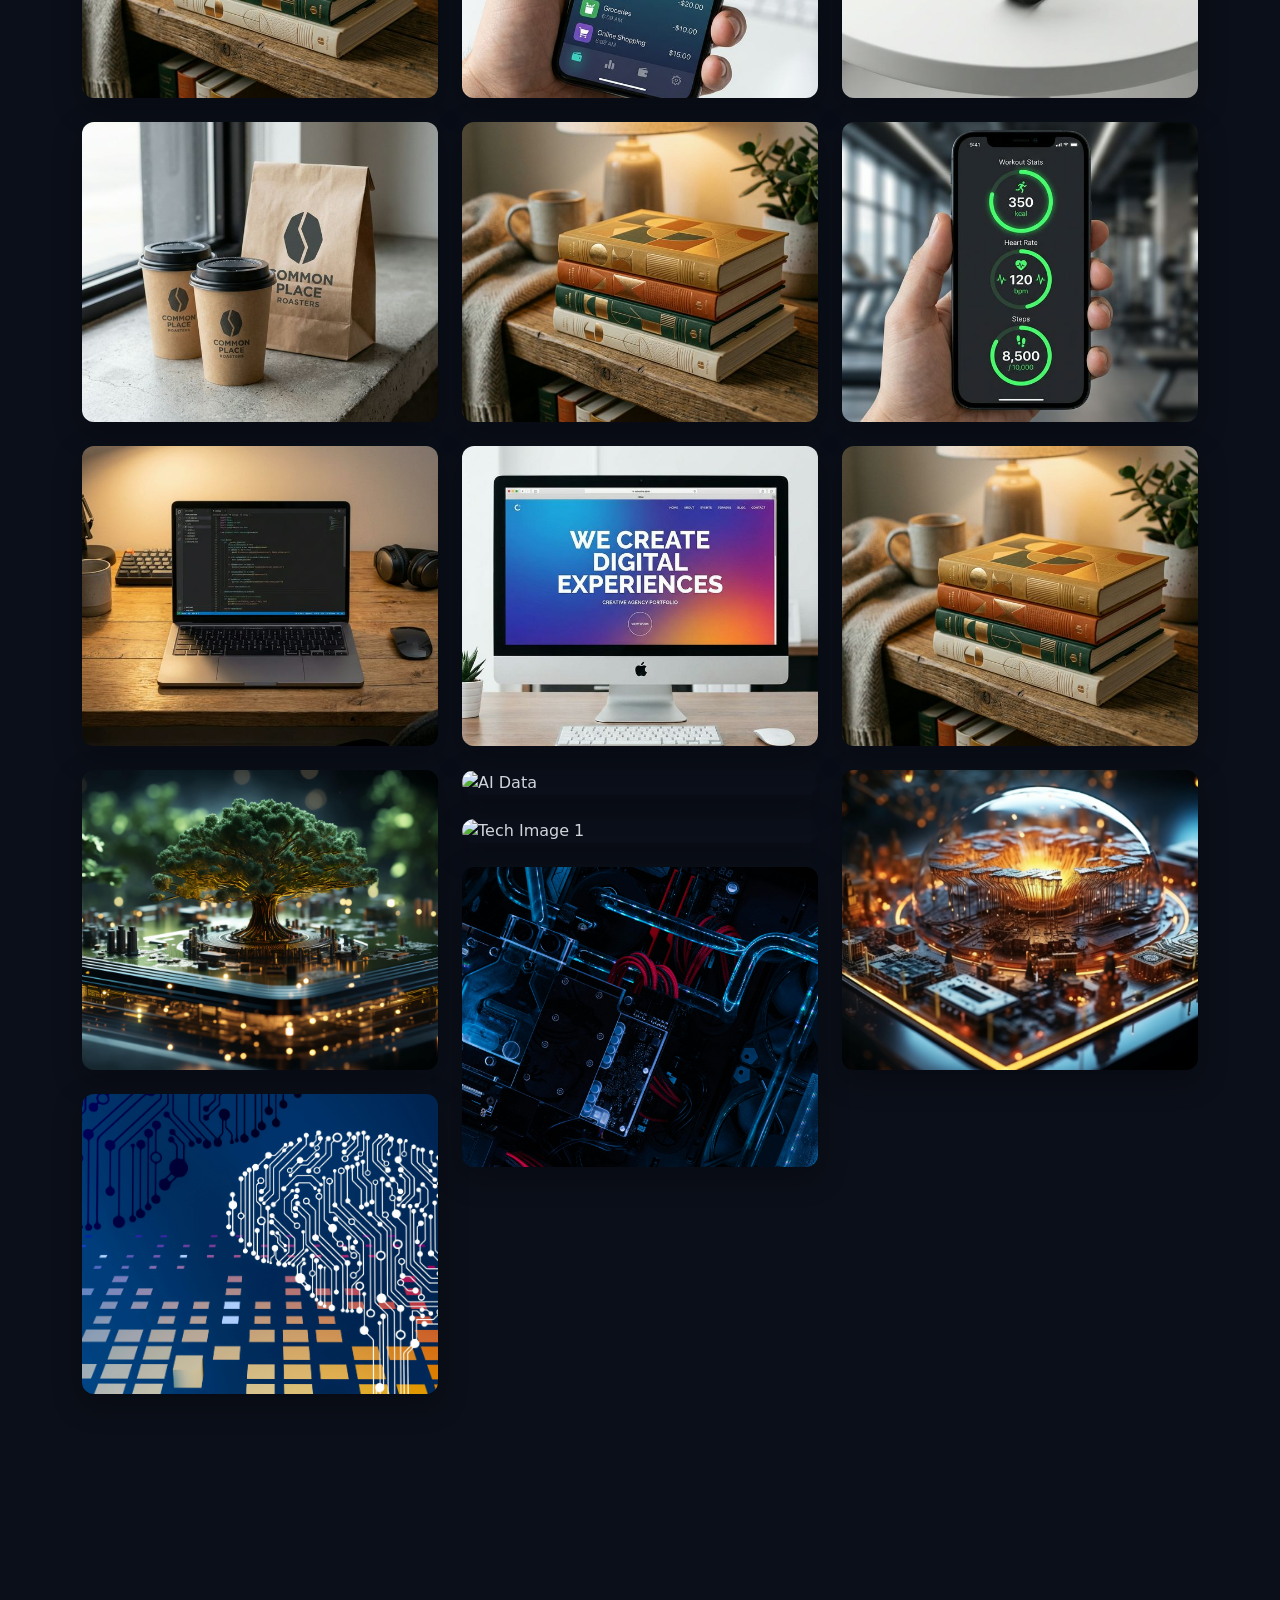
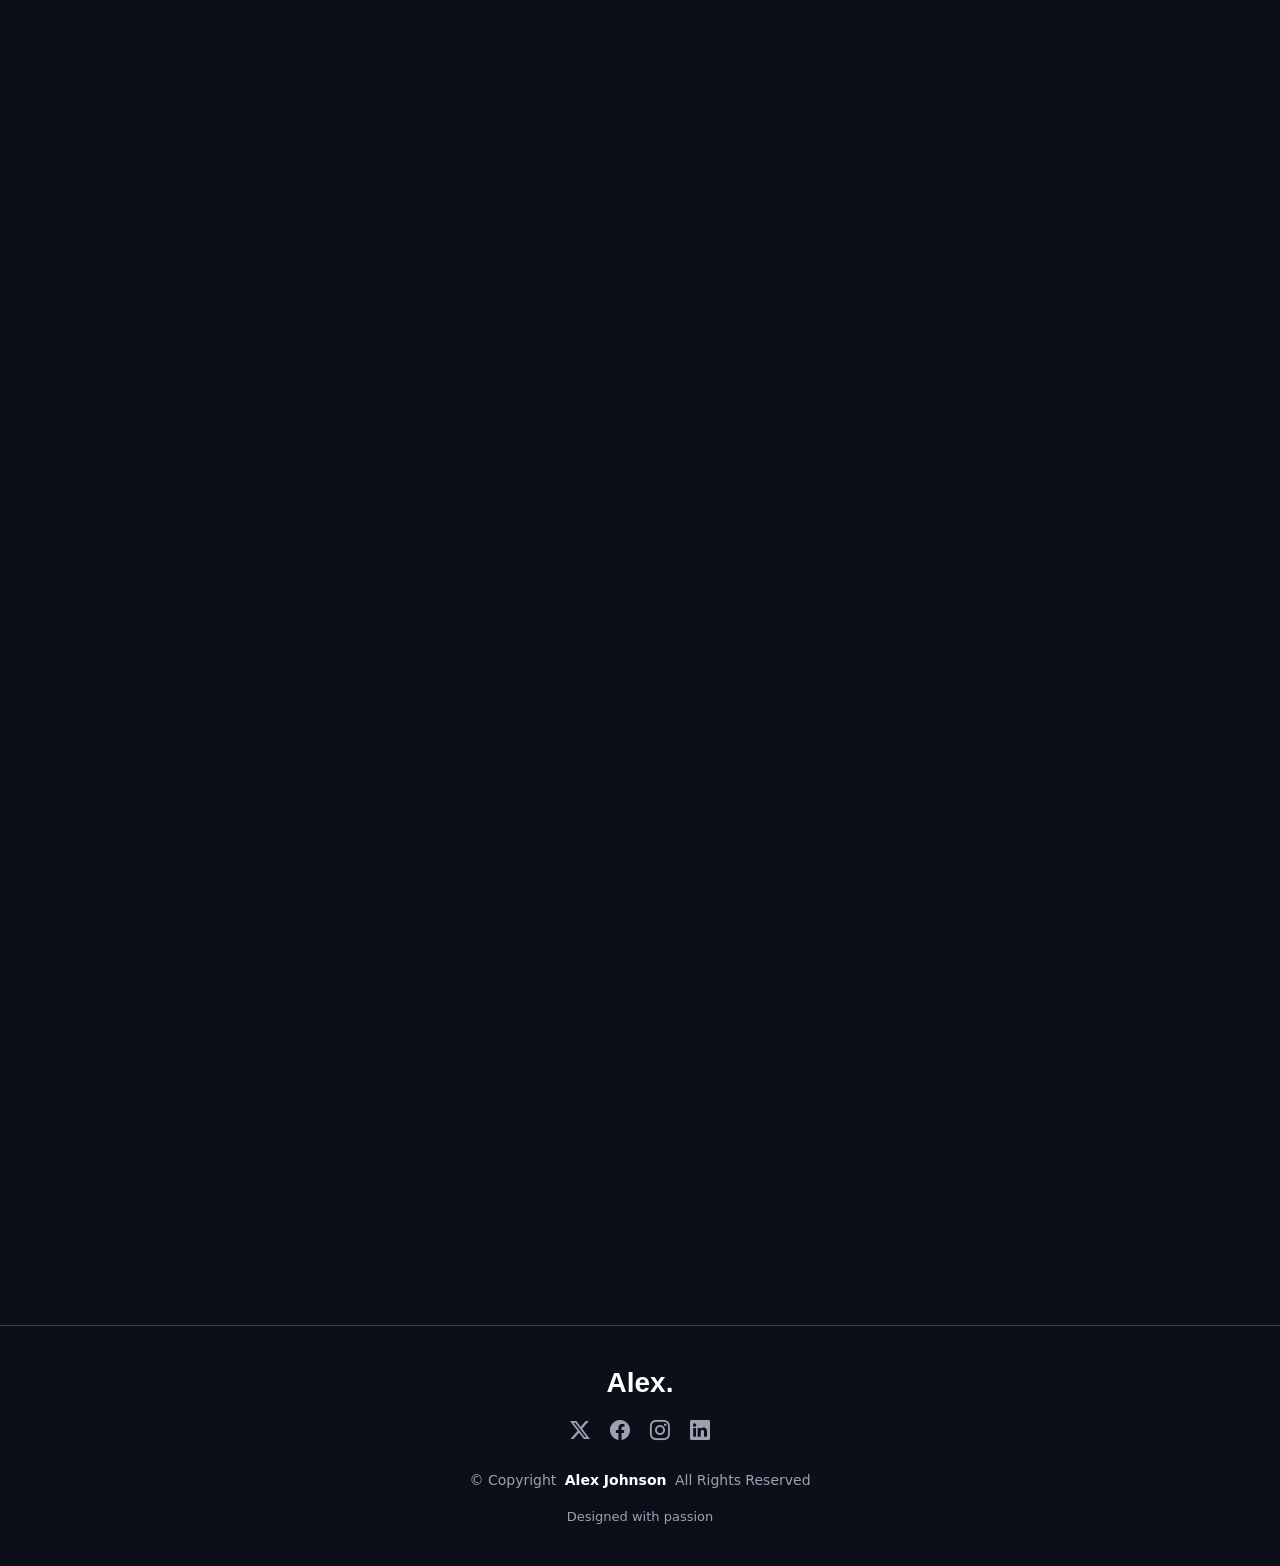
==== commit d753db40: "⚡ Bolt: Add lazy loading to gallery images Co-authored-by: MAqeel151214 <186940708+MAqeel151214@user" ====
--- a/index.html
+++ b/index.html
@@ -92,7 +92,7 @@
 
         <div class="row gy-5 align-items-center justify-content-center">
           <div class="col-lg-4 col-md-8">
-            <img src="assets/img/profile.png" class="img-fluid" alt="Alex Johnson">
+            <img src="assets/img/profile.png" class="img-fluid" alt="Alex Johnson" loading="lazy">
           </div>
           <div class="col-lg-8">
             <div class="content">
@@ -353,7 +353,7 @@
 
             <div class="col-lg-4 col-md-6 portfolio-item isotope-item filter-app">
               <div class="portfolio-content h-100">
-                <img src="assets/img/portfolio/app-1.jpg" class="img-fluid" alt="">
+                <img src="assets/img/portfolio/app-1.jpg" class="img-fluid" alt="" loading="lazy">
                 <div class="portfolio-info">
                   <h4>App 1 Title: Sleek Mobile App UI/UX</h4>
                   <p>
@@ -368,7 +368,7 @@
 
             <div class="col-lg-4 col-md-6 portfolio-item isotope-item filter-product">
               <div class="portfolio-content h-100">
-                <img src="assets/img/portfolio/product-1.jpg" class="img-fluid" alt="">
+                <img src="assets/img/portfolio/product-1.jpg" class="img-fluid" alt="" loading="lazy">
                 <div class="portfolio-info">
                   <h4>Product 1 Title: Wearable Tech Showcase</h4>
                   <p>
@@ -384,7 +384,7 @@
 
             <div class="col-lg-4 col-md-6 portfolio-item isotope-item filter-branding">
               <div class="portfolio-content h-100">
-                <img src="assets/img/portfolio/branding-1.jpg" class="img-fluid" alt="">
+                <img src="assets/img/portfolio/branding-1.jpg" class="img-fluid" alt="" loading="lazy">
                 <div class="portfolio-info">
                   <h4>Branding 1 Title: Luxury Cosmetics Branding</h4>
                   <p>
@@ -400,7 +400,7 @@
 
             <div class="col-lg-4 col-md-6 portfolio-item isotope-item filter-books">
               <div class="portfolio-content h-100">
-                <img src="assets/img/portfolio/books-1.jpg" class="img-fluid" alt="">
+                <img src="assets/img/portfolio/books-1.jpg" class="img-fluid" alt="" loading="lazy">
                 <div class="portfolio-info">
                   <h4>Books 1 Title: Artistic Book Cover Design</h4>
                   <p>
@@ -415,7 +415,7 @@
 
             <div class="col-lg-4 col-md-6 portfolio-item isotope-item filter-app">
               <div class="portfolio-content h-100">
-                <img src="assets/img/portfolio/app-2.jpg" class="img-fluid" alt="">
+                <img src="assets/img/portfolio/app-2.jpg" class="img-fluid" alt="" loading="lazy">
                 <div class="portfolio-info">
                   <h4>App 2 Title: Mobile Wallet App UI</h4>
                   <p>
@@ -430,7 +430,7 @@
 
             <div class="col-lg-4 col-md-6 portfolio-item isotope-item filter-product">
               <div class="portfolio-content h-100">
-                <img src="assets/img/portfolio/product-2.jpg" class="img-fluid" alt="">
+                <img src="assets/img/portfolio/product-2.jpg" class="img-fluid" alt="" loading="lazy">
                 <div class="portfolio-info">
                   <h4>Product 2 Title: Everyday Carry Essentials</h4>
                   <p>
@@ -446,7 +446,7 @@
 
             <div class="col-lg-4 col-md-6 portfolio-item isotope-item filter-branding">
               <div class="portfolio-content h-100">
-                <img src="assets/img/portfolio/branding-2.jpg" class="img-fluid" alt="">
+                <img src="assets/img/portfolio/branding-2.jpg" class="img-fluid" alt="" loading="lazy">
                 <div class="portfolio-info">
                   <h4>Branding 2 Title: Natural Cosmetics Branding</h4>
                   <p>
@@ -462,7 +462,7 @@
 
             <div class="col-lg-4 col-md-6 portfolio-item isotope-item filter-books">
               <div class="portfolio-content h-100">
-                <img src="assets/img/portfolio/books-1.jpg" class="img-fluid" alt="">
+                <img src="assets/img/portfolio/books-1.jpg" class="img-fluid" alt="" loading="lazy">
                 <div class="portfolio-info">
                   <h4>Books 2 Title: Empowering Career Guide</h4>
                   <p>
@@ -477,7 +477,7 @@
 
             <div class="col-lg-4 col-md-6 portfolio-item isotope-item filter-app">
               <div class="portfolio-content h-100">
-                <img src="assets/img/portfolio/app-3.jpg" class="img-fluid" alt="">
+                <img src="assets/img/portfolio/app-3.jpg" class="img-fluid" alt="" loading="lazy">
                 <div class="portfolio-info">
                   <h4>App 3 Title: Minimalist Mobile App Design</h4>
                   <p>
@@ -492,7 +492,7 @@
 
             <div class="col-lg-4 col-md-6 portfolio-item isotope-item filter-product">
               <div class="portfolio-content h-100">
-                <img src="assets/img/portfolio/product-3.jpg" class="img-fluid" alt="">
+                <img src="assets/img/portfolio/product-3.jpg" class="img-fluid" alt="" loading="lazy">
                 <div class="portfolio-info">
                   <h4>Product 3 Title: Modern Wall Lamp Design</h4>
                   <p>
@@ -508,7 +508,7 @@
 
             <div class="col-lg-4 col-md-6 portfolio-item isotope-item filter-branding">
               <div class="portfolio-content h-100">
-                <img src="assets/img/portfolio/branding-3.jpg" class="img-fluid" alt="">
+                <img src="assets/img/portfolio/branding-3.jpg" class="img-fluid" alt="" loading="lazy">
                 <div class="portfolio-info">
                   <h4>Branding 3 Title: Wellness Product Packaging</h4>
                   <p>
@@ -525,7 +525,7 @@
 
             <div class="col-lg-4 col-md-6 portfolio-item isotope-item filter-books">
               <div class="portfolio-content h-100">
-                <img src="assets/img/portfolio/books-1.jpg" class="img-fluid" alt="">
+                <img src="assets/img/portfolio/books-1.jpg" class="img-fluid" alt="" loading="lazy">
                 <div class="portfolio-info">
                   <h4>Books 3 Title: Scandinavian Lifestyle Book</h4>
                   <p>
@@ -540,7 +540,7 @@
 
             <div class="col-lg-4 col-md-6 portfolio-item isotope-item filter-ai">
               <div class="portfolio-content h-100">
-                <img src="assets/img/ai-brain.jpg" class="img-fluid" alt="AI Brain">
+                <img src="assets/img/ai-brain.jpg" class="img-fluid" alt="AI Brain" loading="lazy">
                 <div class="portfolio-info">
                   <h4>AI Project 1: Chatbot Development</h4>
                   <p>Description: Built an intelligent chatbot for customer support using NLP and machine learning.</p>
@@ -554,7 +554,7 @@
 
             <div class="col-lg-4 col-md-6 portfolio-item isotope-item filter-ai">
               <div class="portfolio-content h-100">
-                <img src="assets/img/ai-data.jpg" class="img-fluid" alt="AI Data">
+                <img src="assets/img/ai-data.jpg" class="img-fluid" alt="AI Data" loading="lazy">
                 <div class="portfolio-info">
                   <h4>AI Project 2: Image Recognition System</h4>
                   <p>Description: Developed a system to classify and detect objects in images using deep learning.</p>
@@ -568,7 +568,7 @@
 
             <div class="col-lg-4 col-md-6 portfolio-item isotope-item filter-ai">
               <div class="portfolio-content h-100">
-                <img src="assets/img/ai-robot.jpg" class="img-fluid" alt="AI Robot">
+                <img src="assets/img/ai-robot.jpg" class="img-fluid" alt="AI Robot" loading="lazy">
                 <div class="portfolio-info">
                   <h4>AI Project 3: Predictive Analytics</h4>
                   <p>Description: Developed a predictive analytics tool to forecast trends using machine learning
@@ -583,7 +583,7 @@
 
             <div class="col-lg-4 col-md-6 portfolio-item isotope-item filter-tech">
               <div class="portfolio-content h-100">
-                <img src="assets/img/harware.jpg" class="img-fluid" alt="Tech Image 1">
+                <img src="assets/img/harware.jpg" class="img-fluid" alt="Tech Image 1" loading="lazy">
                 <div class="portfolio-info">
                   <h4>Tech Project 1</h4>
                   <p>Description: Innovative tech solution for modern challenges.</p>
@@ -597,7 +597,7 @@
 
             <div class="col-lg-4 col-md-6 portfolio-item isotope-item filter-tech">
               <div class="portfolio-content h-100">
-                <img src="assets/img/ComHaredware.jpg" class="img-fluid" alt="Tech Image 2">
+                <img src="assets/img/ComHaredware.jpg" class="img-fluid" alt="Tech Image 2" loading="lazy">
                 <div class="portfolio-info">
                   <h4>Tech Project 2</h4>
                   <p>Description: Cutting-edge technology for future advancements.</p>
@@ -611,7 +611,7 @@
 
             <div class="col-lg-4 col-md-6 portfolio-item isotope-item filter-tech">
               <div class="portfolio-content h-100">
-                <img src="assets/img/brainsketch.jpg" class="img-fluid" alt="Tech Image 3">
+                <img src="assets/img/brainsketch.jpg" class="img-fluid" alt="Tech Image 3" loading="lazy">
                 <div class="portfolio-info">
                   <h4>Tech Project 3</h4>
                   <p>Description: Advanced tech solutions for everyday life.</p>
@@ -625,7 +625,7 @@
 
             <div class="col-lg-4 col-md-6 portfolio-item isotope-item filter-tech">
               <div class="portfolio-content h-100">
-                <img src="assets/img/lightBulp.jpg" class="img-fluid" alt="Tech Image 4">
+                <img src="assets/img/lightBulp.jpg" class="img-fluid" alt="Tech Image 4" loading="lazy">
                 <div class="portfolio-info">
                   <h4>Tech Project 4</h4>
                   <p>Description: Innovative tech solution for modern challenges.</p>
@@ -639,7 +639,7 @@
 
             <div class="col-lg-4 col-md-6 portfolio-item isotope-item filter-tech">
               <div class="portfolio-content h-100">
-                <img src="assets/img/world.jpg" class="img-fluid" alt="Tech Image 5">
+                <img src="assets/img/world.jpg" class="img-fluid" alt="Tech Image 5" loading="lazy">
                 <div class="portfolio-info">
                   <h4>Tech Project 5</h4>
                   <p>Description: Cutting-edge technology for future advancements.</p>
@@ -653,7 +653,7 @@
 
             <div class="col-lg-4 col-md-6 portfolio-item isotope-item filter-tech">
               <div class="portfolio-content h-100">
-                <img src="assets/img/opticFibers.jpg" class="img-fluid" alt="Tech Image 6">
+                <img src="assets/img/opticFibers.jpg" class="img-fluid" alt="Tech Image 6" loading="lazy">
                 <div class="portfolio-info">
                   <h4>Tech Project 6</h4>
                   <p>Description: Advanced tech solutions for everyday life.</p>
@@ -667,7 +667,7 @@
 
             <div class="col-lg-4 col-md-6 portfolio-item isotope-item filter-tech">
               <div class="portfolio-content h-100">
-                <img src="assets/img/DotDesign.jpg" class="img-fluid" alt="Tech Image 7">
+                <img src="assets/img/DotDesign.jpg" class="img-fluid" alt="Tech Image 7" loading="lazy">
                 <div class="portfolio-info">
                   <h4>Tech Project 7</h4>
                   <p>Description: Innovative tech solution for modern challenges.</p>
@@ -681,7 +681,7 @@
 
             <div class="col-lg-4 col-md-6 portfolio-item isotope-item filter-tech">
               <div class="portfolio-content h-100">
-                <img src="assets/img/AIprocessor.jpg" class="img-fluid" alt="Tech Image 8">
+                <img src="assets/img/AIprocessor.jpg" class="img-fluid" alt="Tech Image 8" loading="lazy">
                 <div class="portfolio-info">
                   <h4>Tech Project 8</h4>
                   <p>Description: Cutting-edge technology for future advancements.</p>
@@ -695,7 +695,7 @@
 
             <div class="col-lg-4 col-md-6 portfolio-item isotope-item filter-tech">
               <div class="portfolio-content h-100">
-                <img src="assets/img/AIbrainstructure.jpg" class="img-fluid" alt="Tech Image 9">
+                <img src="assets/img/AIbrainstructure.jpg" class="img-fluid" alt="Tech Image 9" loading="lazy">
                 <div class="portfolio-info">
                   <h4>Tech Project 9</h4>
                   <p>Description: Advanced tech solutions for everyday life.</p>
@@ -819,7 +819,7 @@
           <div class="col-lg-4 col-md-6" data-aos="fade-up" data-aos-delay="100">
             <div class="blog-item">
               <div class="blog-img">
-                <img src="assets/img/portfolio/app-1.jpg" alt="" class="img-fluid">
+                <img src="assets/img/portfolio/app-1.jpg" alt="" class="img-fluid" loading="lazy">
               </div>
               <div class="blog-content">
                 <div class="blog-meta">
@@ -835,7 +835,7 @@
           <div class="col-lg-4 col-md-6" data-aos="fade-up" data-aos-delay="200">
             <div class="blog-item">
               <div class="blog-img">
-                <img src="assets/img/portfolio/product-1.jpg" alt="" class="img-fluid">
+                <img src="assets/img/portfolio/product-1.jpg" alt="" class="img-fluid" loading="lazy">
               </div>
               <div class="blog-content">
                 <div class="blog-meta">
@@ -851,7 +851,7 @@
           <div class="col-lg-4 col-md-6" data-aos="fade-up" data-aos-delay="300">
             <div class="blog-item">
               <div class="blog-img">
-                <img src="assets/img/ai-brain.jpg" alt="" class="img-fluid">
+                <img src="assets/img/ai-brain.jpg" alt="" class="img-fluid" loading="lazy">
               </div>
               <div class="blog-content">
                 <div class="blog-meta">
@@ -920,7 +920,7 @@
                     challenges with both creativity and analytical rigor."</span>
                   <i class="bi bi-quote quote-icon-right"></i>
                 </p>
-                <img src="assets/img/testimonials/testimonials-1.jpg" class="testimonial-img" alt="">
+                <img src="assets/img/testimonials/testimonials-1.jpg" class="testimonial-img" alt="" loading="lazy">
                 <h3>Robert Williams</h3>
                 <h4>CEO &amp; Founder</h4>
               </div>
@@ -936,7 +936,7 @@
                     collaborator!"</span>
                   <i class="bi bi-quote quote-icon-right"></i>
                 </p>
-                <img src="assets/img/testimonials/testimonials-2.jpg" class="testimonial-img" alt="">
+                <img src="assets/img/testimonials/testimonials-2.jpg" class="testimonial-img" alt="" loading="lazy">
                 <h3>Sarah Mitchell</h3>
                 <h4>Designer</h4>
               </div>
@@ -952,7 +952,7 @@
                     He's a problem-solver who genuinely cares about his clients' success."</span>
                   <i class="bi bi-quote quote-icon-right"></i>
                 </p>
-                <img src="assets/img/testimonials/testimonials-3.jpg" class="testimonial-img" alt="">
+                <img src="assets/img/testimonials/testimonials-3.jpg" class="testimonial-img" alt="" loading="lazy">
                 <h3>Emily Carter</h3>
                 <h4>Store Owner</h4>
               </div>
@@ -968,7 +968,7 @@
                     again."</span>
                   <i class="bi bi-quote quote-icon-right"></i>
                 </p>
-                <img src="assets/img/testimonials/testimonials-4.jpg" class="testimonial-img" alt="">
+                <img src="assets/img/testimonials/testimonials-4.jpg" class="testimonial-img" alt="" loading="lazy">
                 <h3>David Chen</h3>
                 <h4>Freelancer</h4>
               </div>
@@ -984,7 +984,7 @@
                     mile."</span>
                   <i class="bi bi-quote quote-icon-right"></i>
                 </p>
-                <img src="assets/img/testimonials/testimonials-5.jpg" class="testimonial-img" alt="">
+                <img src="assets/img/testimonials/testimonials-5.jpg" class="testimonial-img" alt="" loading="lazy">
                 <h3>James Anderson</h3>
                 <h4>Entrepreneur</h4>
               </div>
@@ -998,7 +998,7 @@
                     in every step of the process."</span>
                   <i class="bi bi-quote quote-icon-right"></i>
                 </p>
-                <img src="assets/img/testimonials/testimonials-1.jpg" class="testimonial-img" alt="Mark Taylor">
+                <img src="assets/img/testimonials/testimonials-1.jpg" class="testimonial-img" alt="Mark Taylor" loading="lazy">
                 <h3>Mark Taylor</h3>
                 <h4>Project Manager</h4>
               </div>
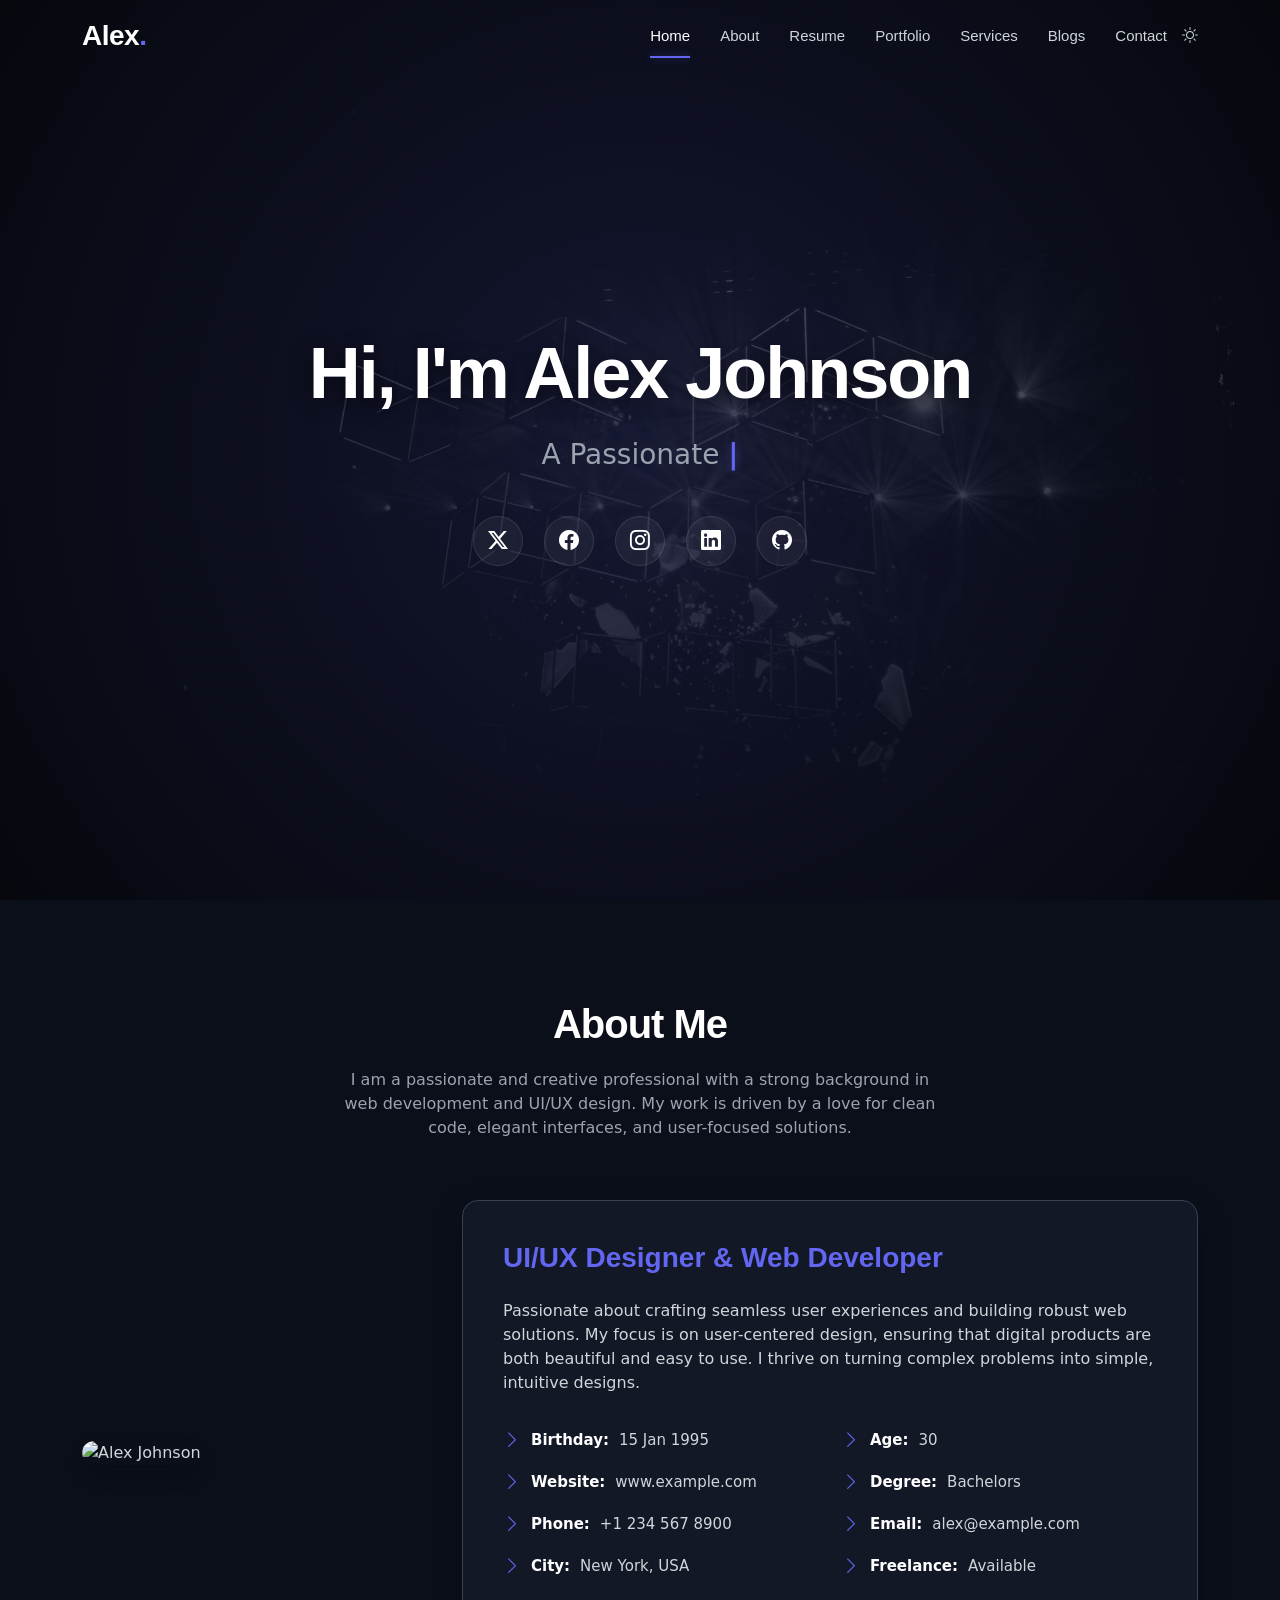
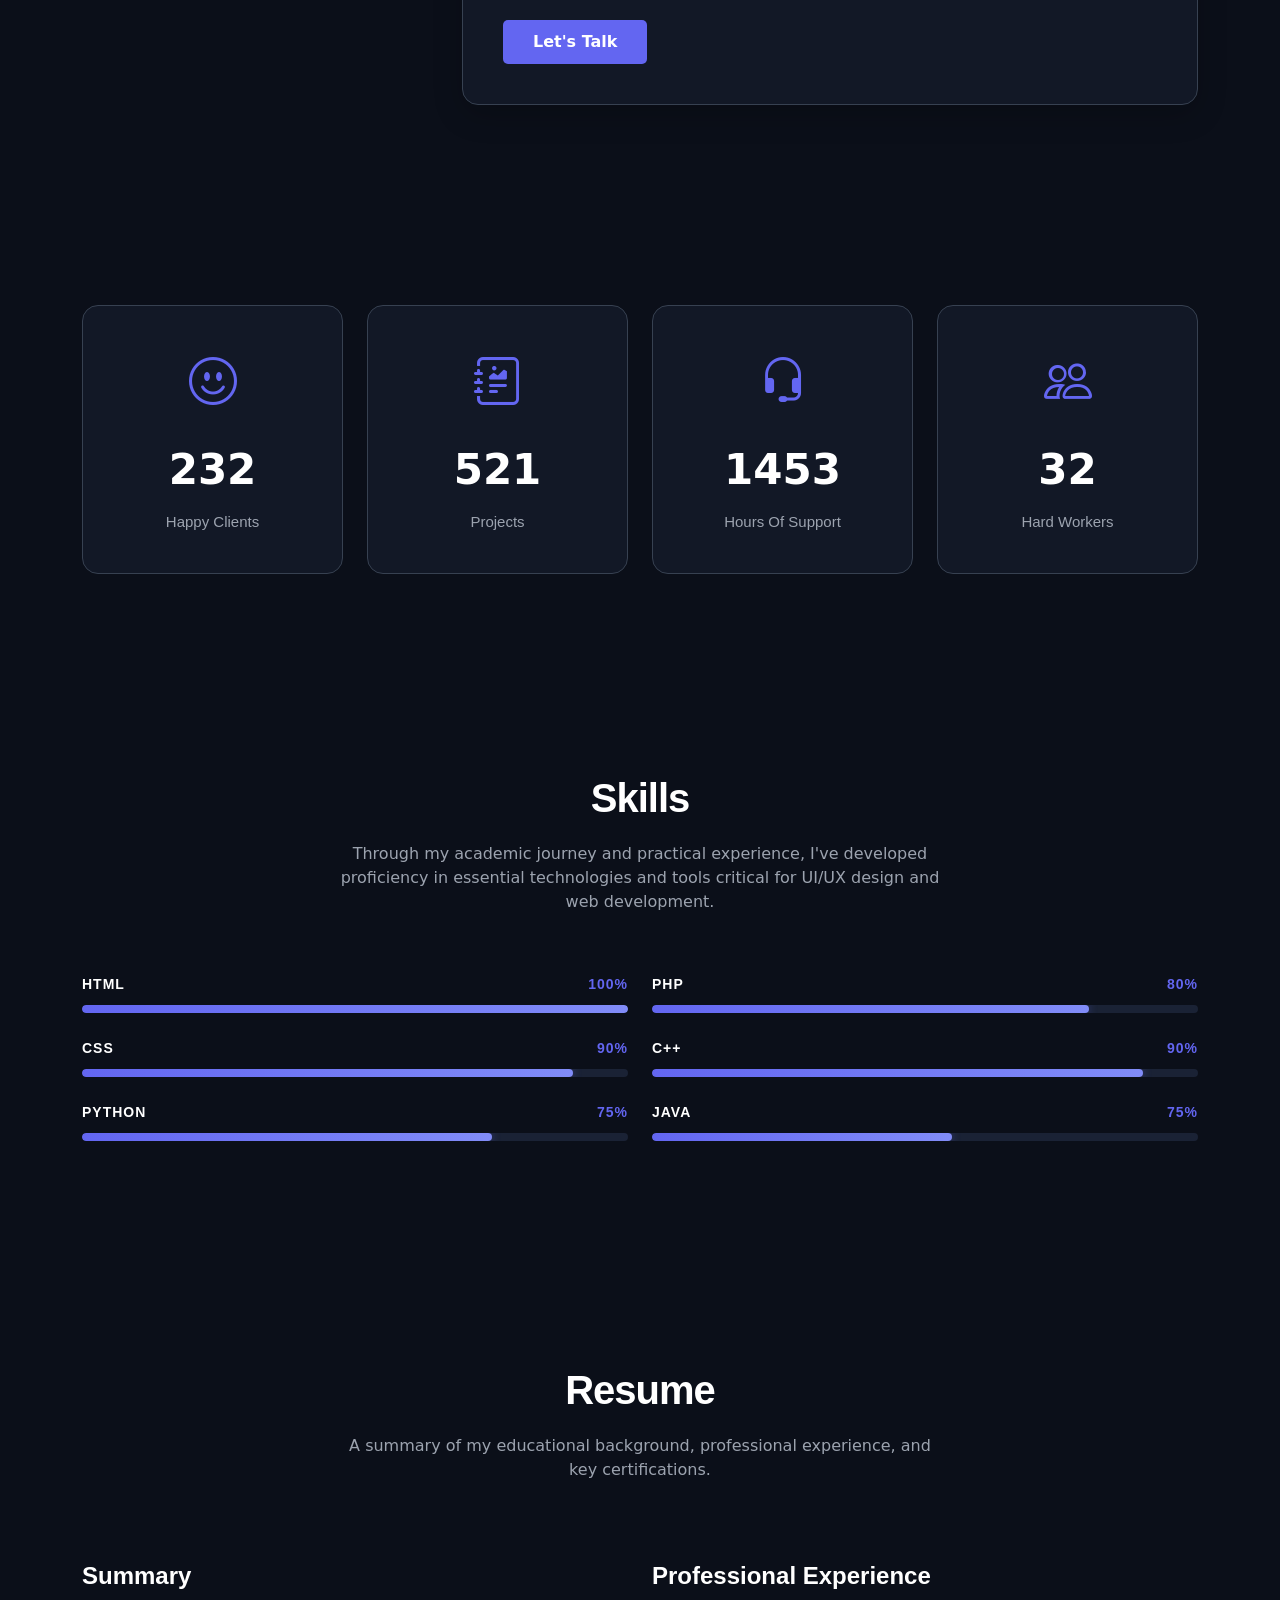
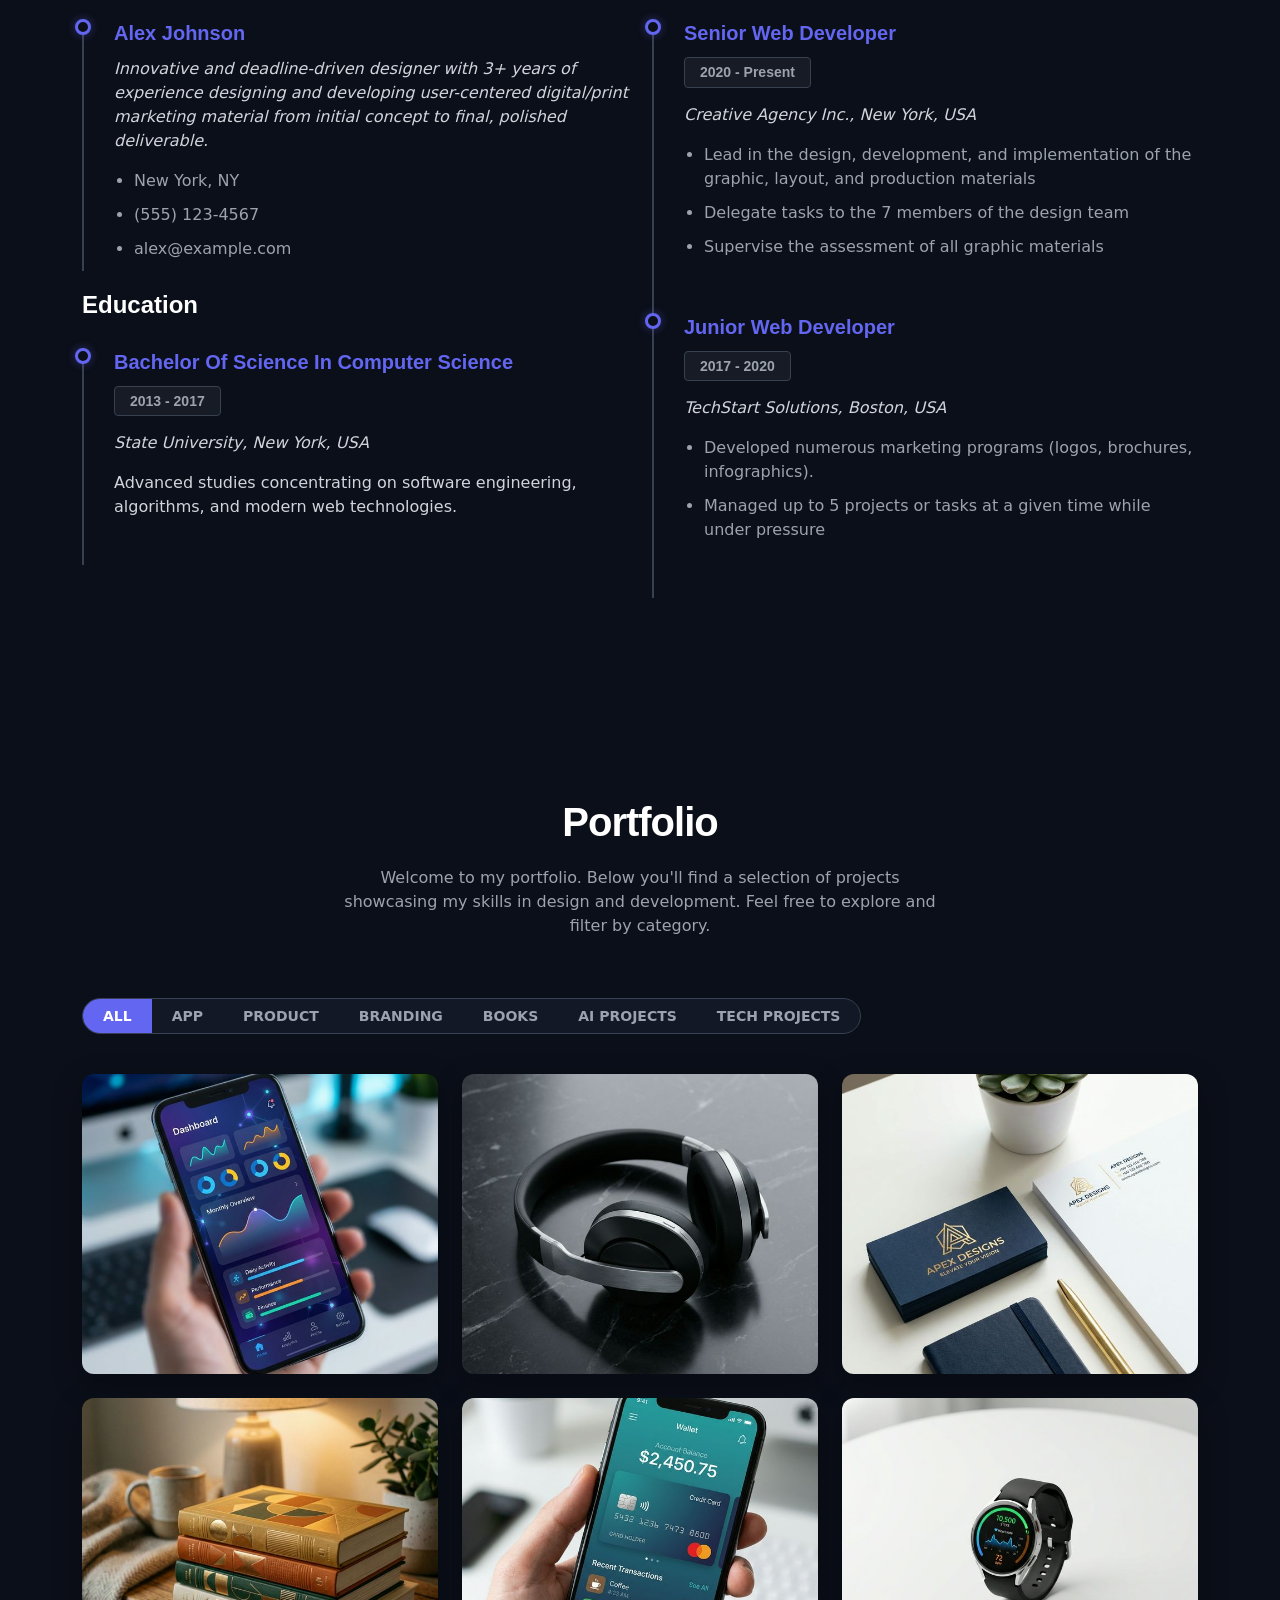
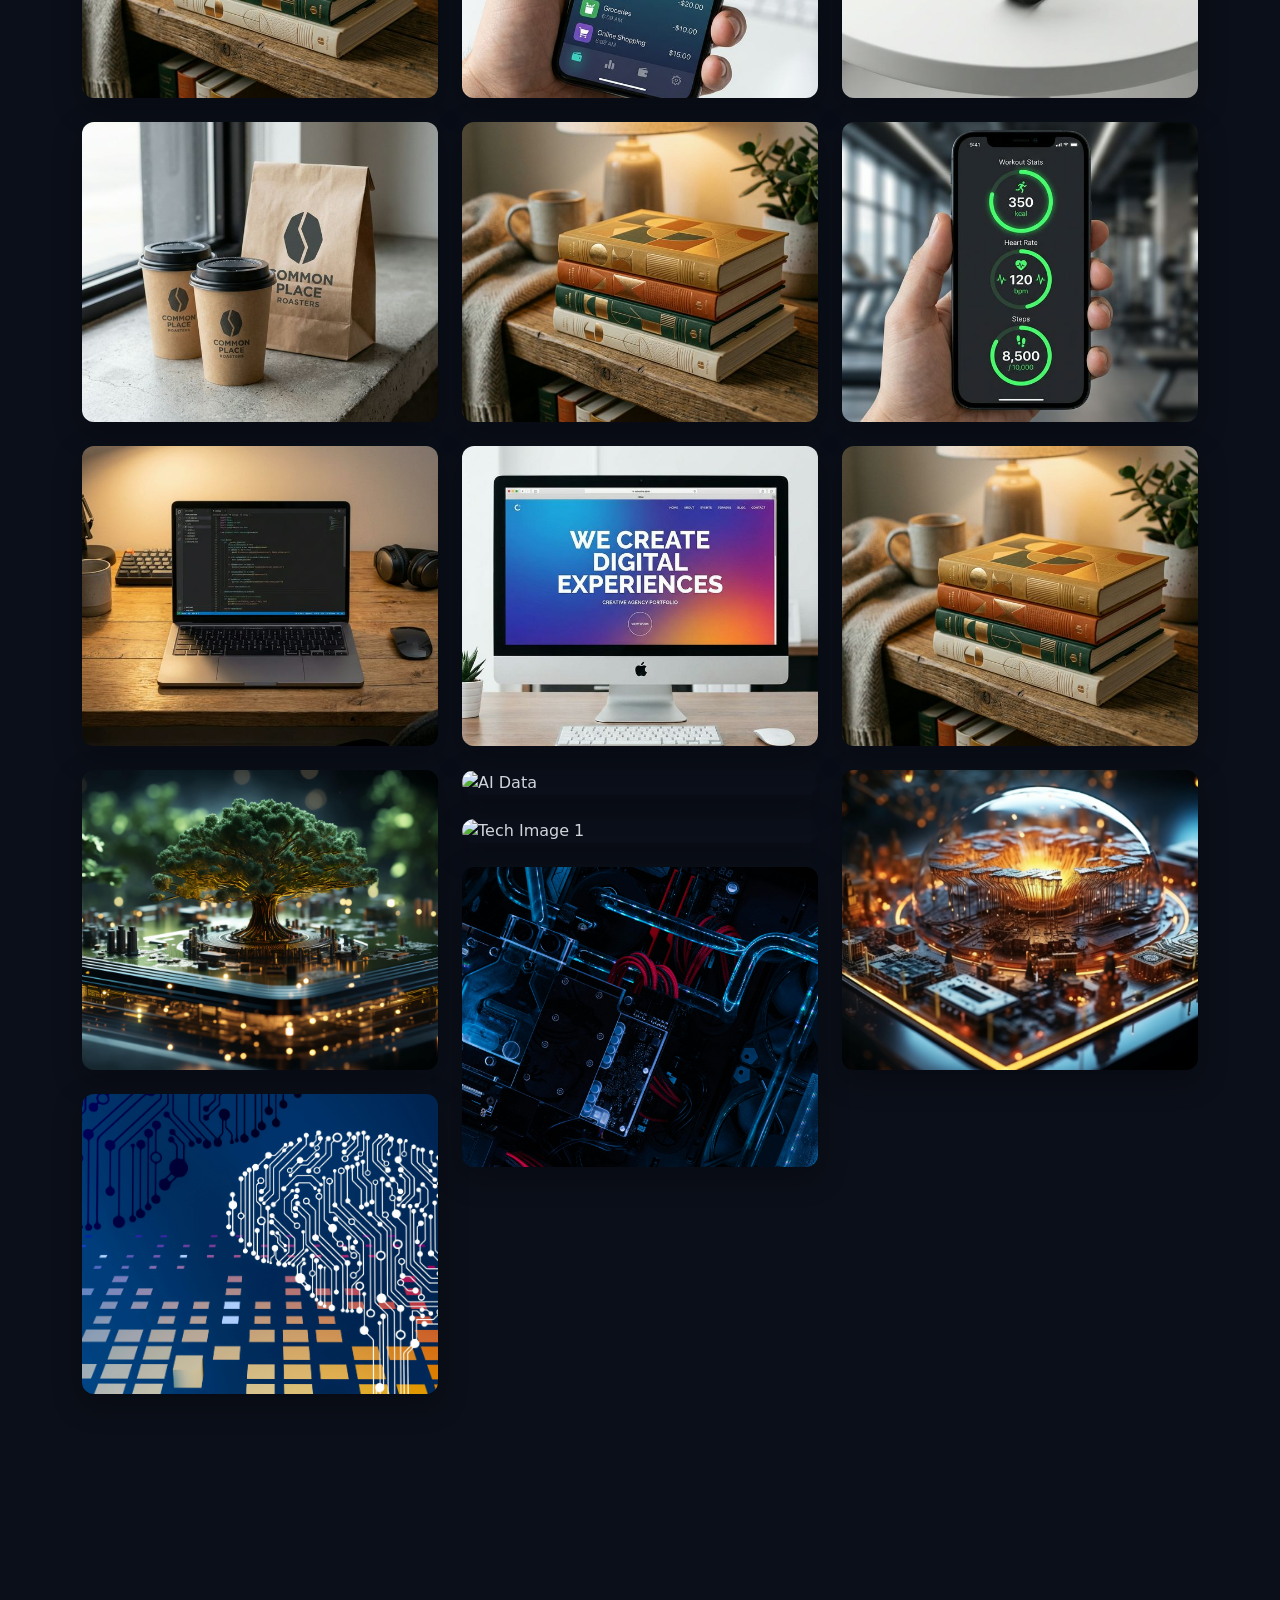
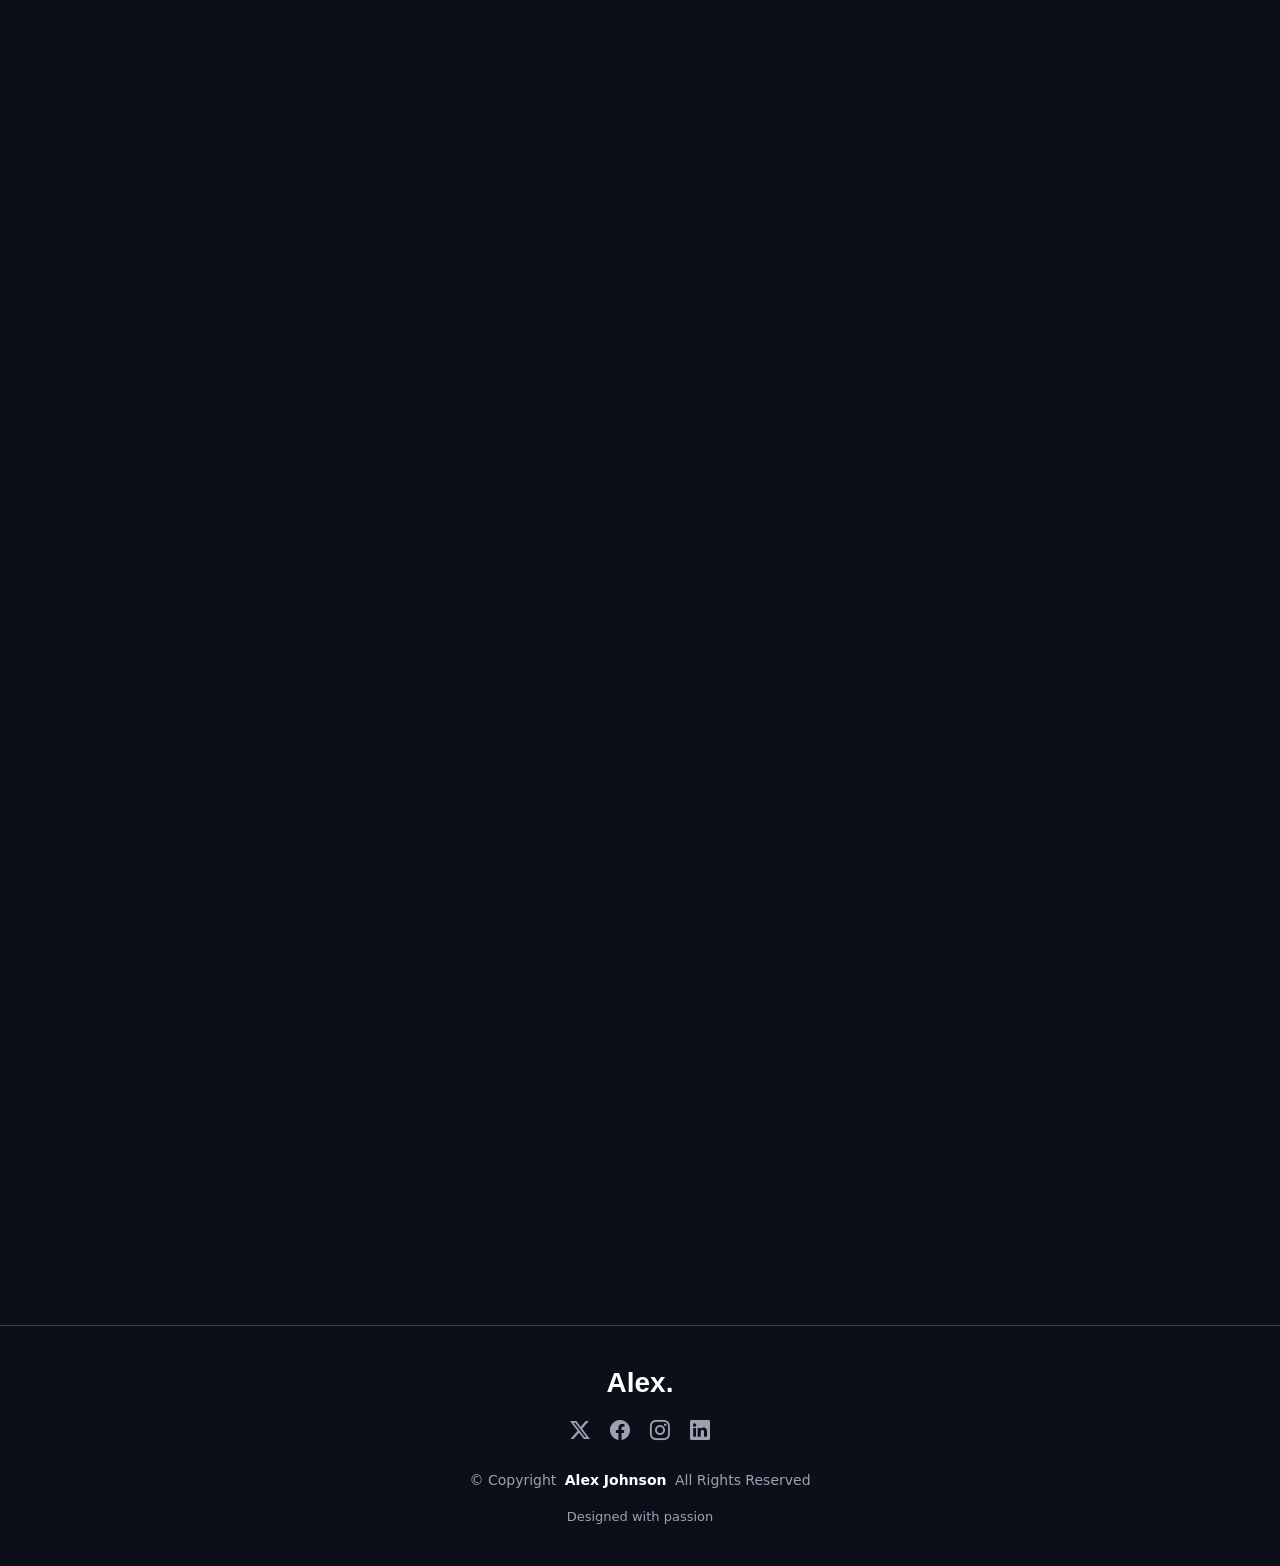
==== commit 21f28fbc: "Add ARIA labels and convert icon links to semantic buttons for accessibility Co-authored-by: MAqeel1" ====
--- a/index.html
+++ b/index.html
@@ -48,11 +48,11 @@
           <li><a href="#services">Services</a></li>
           <li><a href="#blogs">Blogs</a></li>
           <li><a href="#contact">Contact</a></li>
-          <li><a href="#" id="theme-switcher" class="theme-toggle"><i class="bi bi-sun"></i></a></li>
+          <li><button id="theme-switcher" class="theme-toggle" aria-label="Toggle dark mode" style="background: none; border: none; padding: 0; color: inherit; font: inherit; cursor: pointer;"><i class="bi bi-sun"></i></button></li>
         </ul>
       </nav>
 
-      <i class="header-toggle bi bi-list"></i>
+      <button class="header-toggle" aria-label="Toggle mobile menu" aria-expanded="false" style="background: none; border: none; padding: 0; color: var(--heading-color); font-size: 28px; cursor: pointer; transition: 0.3s;"><i class="bi bi-list"></i></button>
 
     </div>
   </header>
@@ -69,11 +69,11 @@
             class="typed-cursor typed-cursor--blink" aria-hidden="true"></span></p>
 
         <div class="social-links">
-          <a href="#" class="twitter" data-aos="fade-up" data-aos-delay="200"><i class="bi bi-twitter-x"></i></a>
-          <a href="#" class="facebook" data-aos="fade-up" data-aos-delay="300"><i class="bi bi-facebook"></i></a>
-          <a href="#" class="instagram" data-aos="fade-up" data-aos-delay="400"><i class="bi bi-instagram"></i></a>
-          <a href="#" class="linkedin" data-aos="fade-up" data-aos-delay="500"><i class="bi bi-linkedin"></i></a>
-          <a href="#" class="github" data-aos="fade-up" data-aos-delay="600"><i class="bi bi-github"></i></a>
+          <a href="#" class="twitter" aria-label="Twitter" data-aos="fade-up" data-aos-delay="200"><i class="bi bi-twitter-x"></i></a>
+          <a href="#" class="facebook" aria-label="Facebook" data-aos="fade-up" data-aos-delay="300"><i class="bi bi-facebook"></i></a>
+          <a href="#" class="instagram" aria-label="Instagram" data-aos="fade-up" data-aos-delay="400"><i class="bi bi-instagram"></i></a>
+          <a href="#" class="linkedin" aria-label="LinkedIn" data-aos="fade-up" data-aos-delay="500"><i class="bi bi-linkedin"></i></a>
+          <a href="#" class="github" aria-label="GitHub" data-aos="fade-up" data-aos-delay="600"><i class="bi bi-github"></i></a>
         </div>
       </div>
     </section><!-- /Hero Section -->
@@ -92,7 +92,7 @@
 
         <div class="row gy-5 align-items-center justify-content-center">
           <div class="col-lg-4 col-md-8">
-            <img src="assets/img/profile.png" class="img-fluid" alt="Alex Johnson" loading="lazy">
+            <img src="assets/img/profile.png" class="img-fluid" alt="Alex Johnson">
           </div>
           <div class="col-lg-8">
             <div class="content">
@@ -353,7 +353,7 @@
 
             <div class="col-lg-4 col-md-6 portfolio-item isotope-item filter-app">
               <div class="portfolio-content h-100">
-                <img src="assets/img/portfolio/app-1.jpg" class="img-fluid" alt="" loading="lazy">
+                <img src="assets/img/portfolio/app-1.jpg" class="img-fluid" alt="">
                 <div class="portfolio-info">
                   <h4>App 1 Title: Sleek Mobile App UI/UX</h4>
                   <p>
@@ -368,7 +368,7 @@
 
             <div class="col-lg-4 col-md-6 portfolio-item isotope-item filter-product">
               <div class="portfolio-content h-100">
-                <img src="assets/img/portfolio/product-1.jpg" class="img-fluid" alt="" loading="lazy">
+                <img src="assets/img/portfolio/product-1.jpg" class="img-fluid" alt="">
                 <div class="portfolio-info">
                   <h4>Product 1 Title: Wearable Tech Showcase</h4>
                   <p>
@@ -384,7 +384,7 @@
 
             <div class="col-lg-4 col-md-6 portfolio-item isotope-item filter-branding">
               <div class="portfolio-content h-100">
-                <img src="assets/img/portfolio/branding-1.jpg" class="img-fluid" alt="" loading="lazy">
+                <img src="assets/img/portfolio/branding-1.jpg" class="img-fluid" alt="">
                 <div class="portfolio-info">
                   <h4>Branding 1 Title: Luxury Cosmetics Branding</h4>
                   <p>
@@ -400,7 +400,7 @@
 
             <div class="col-lg-4 col-md-6 portfolio-item isotope-item filter-books">
               <div class="portfolio-content h-100">
-                <img src="assets/img/portfolio/books-1.jpg" class="img-fluid" alt="" loading="lazy">
+                <img src="assets/img/portfolio/books-1.jpg" class="img-fluid" alt="">
                 <div class="portfolio-info">
                   <h4>Books 1 Title: Artistic Book Cover Design</h4>
                   <p>
@@ -415,7 +415,7 @@
 
             <div class="col-lg-4 col-md-6 portfolio-item isotope-item filter-app">
               <div class="portfolio-content h-100">
-                <img src="assets/img/portfolio/app-2.jpg" class="img-fluid" alt="" loading="lazy">
+                <img src="assets/img/portfolio/app-2.jpg" class="img-fluid" alt="">
                 <div class="portfolio-info">
                   <h4>App 2 Title: Mobile Wallet App UI</h4>
                   <p>
@@ -430,7 +430,7 @@
 
             <div class="col-lg-4 col-md-6 portfolio-item isotope-item filter-product">
               <div class="portfolio-content h-100">
-                <img src="assets/img/portfolio/product-2.jpg" class="img-fluid" alt="" loading="lazy">
+                <img src="assets/img/portfolio/product-2.jpg" class="img-fluid" alt="">
                 <div class="portfolio-info">
                   <h4>Product 2 Title: Everyday Carry Essentials</h4>
                   <p>
@@ -446,7 +446,7 @@
 
             <div class="col-lg-4 col-md-6 portfolio-item isotope-item filter-branding">
               <div class="portfolio-content h-100">
-                <img src="assets/img/portfolio/branding-2.jpg" class="img-fluid" alt="" loading="lazy">
+                <img src="assets/img/portfolio/branding-2.jpg" class="img-fluid" alt="">
                 <div class="portfolio-info">
                   <h4>Branding 2 Title: Natural Cosmetics Branding</h4>
                   <p>
@@ -462,7 +462,7 @@
 
             <div class="col-lg-4 col-md-6 portfolio-item isotope-item filter-books">
               <div class="portfolio-content h-100">
-                <img src="assets/img/portfolio/books-1.jpg" class="img-fluid" alt="" loading="lazy">
+                <img src="assets/img/portfolio/books-1.jpg" class="img-fluid" alt="">
                 <div class="portfolio-info">
                   <h4>Books 2 Title: Empowering Career Guide</h4>
                   <p>
@@ -477,7 +477,7 @@
 
             <div class="col-lg-4 col-md-6 portfolio-item isotope-item filter-app">
               <div class="portfolio-content h-100">
-                <img src="assets/img/portfolio/app-3.jpg" class="img-fluid" alt="" loading="lazy">
+                <img src="assets/img/portfolio/app-3.jpg" class="img-fluid" alt="">
                 <div class="portfolio-info">
                   <h4>App 3 Title: Minimalist Mobile App Design</h4>
                   <p>
@@ -492,7 +492,7 @@
 
             <div class="col-lg-4 col-md-6 portfolio-item isotope-item filter-product">
               <div class="portfolio-content h-100">
-                <img src="assets/img/portfolio/product-3.jpg" class="img-fluid" alt="" loading="lazy">
+                <img src="assets/img/portfolio/product-3.jpg" class="img-fluid" alt="">
                 <div class="portfolio-info">
                   <h4>Product 3 Title: Modern Wall Lamp Design</h4>
                   <p>
@@ -508,7 +508,7 @@
 
             <div class="col-lg-4 col-md-6 portfolio-item isotope-item filter-branding">
               <div class="portfolio-content h-100">
-                <img src="assets/img/portfolio/branding-3.jpg" class="img-fluid" alt="" loading="lazy">
+                <img src="assets/img/portfolio/branding-3.jpg" class="img-fluid" alt="">
                 <div class="portfolio-info">
                   <h4>Branding 3 Title: Wellness Product Packaging</h4>
                   <p>
@@ -525,7 +525,7 @@
 
             <div class="col-lg-4 col-md-6 portfolio-item isotope-item filter-books">
               <div class="portfolio-content h-100">
-                <img src="assets/img/portfolio/books-1.jpg" class="img-fluid" alt="" loading="lazy">
+                <img src="assets/img/portfolio/books-1.jpg" class="img-fluid" alt="">
                 <div class="portfolio-info">
                   <h4>Books 3 Title: Scandinavian Lifestyle Book</h4>
                   <p>
@@ -540,7 +540,7 @@
 
             <div class="col-lg-4 col-md-6 portfolio-item isotope-item filter-ai">
               <div class="portfolio-content h-100">
-                <img src="assets/img/ai-brain.jpg" class="img-fluid" alt="AI Brain" loading="lazy">
+                <img src="assets/img/ai-brain.jpg" class="img-fluid" alt="AI Brain">
                 <div class="portfolio-info">
                   <h4>AI Project 1: Chatbot Development</h4>
                   <p>Description: Built an intelligent chatbot for customer support using NLP and machine learning.</p>
@@ -554,7 +554,7 @@
 
             <div class="col-lg-4 col-md-6 portfolio-item isotope-item filter-ai">
               <div class="portfolio-content h-100">
-                <img src="assets/img/ai-data.jpg" class="img-fluid" alt="AI Data" loading="lazy">
+                <img src="assets/img/ai-data.jpg" class="img-fluid" alt="AI Data">
                 <div class="portfolio-info">
                   <h4>AI Project 2: Image Recognition System</h4>
                   <p>Description: Developed a system to classify and detect objects in images using deep learning.</p>
@@ -568,7 +568,7 @@
 
             <div class="col-lg-4 col-md-6 portfolio-item isotope-item filter-ai">
               <div class="portfolio-content h-100">
-                <img src="assets/img/ai-robot.jpg" class="img-fluid" alt="AI Robot" loading="lazy">
+                <img src="assets/img/ai-robot.jpg" class="img-fluid" alt="AI Robot">
                 <div class="portfolio-info">
                   <h4>AI Project 3: Predictive Analytics</h4>
                   <p>Description: Developed a predictive analytics tool to forecast trends using machine learning
@@ -583,7 +583,7 @@
 
             <div class="col-lg-4 col-md-6 portfolio-item isotope-item filter-tech">
               <div class="portfolio-content h-100">
-                <img src="assets/img/harware.jpg" class="img-fluid" alt="Tech Image 1" loading="lazy">
+                <img src="assets/img/harware.jpg" class="img-fluid" alt="Tech Image 1">
                 <div class="portfolio-info">
                   <h4>Tech Project 1</h4>
                   <p>Description: Innovative tech solution for modern challenges.</p>
@@ -597,7 +597,7 @@
 
             <div class="col-lg-4 col-md-6 portfolio-item isotope-item filter-tech">
               <div class="portfolio-content h-100">
-                <img src="assets/img/ComHaredware.jpg" class="img-fluid" alt="Tech Image 2" loading="lazy">
+                <img src="assets/img/ComHaredware.jpg" class="img-fluid" alt="Tech Image 2">
                 <div class="portfolio-info">
                   <h4>Tech Project 2</h4>
                   <p>Description: Cutting-edge technology for future advancements.</p>
@@ -611,7 +611,7 @@
 
             <div class="col-lg-4 col-md-6 portfolio-item isotope-item filter-tech">
               <div class="portfolio-content h-100">
-                <img src="assets/img/brainsketch.jpg" class="img-fluid" alt="Tech Image 3" loading="lazy">
+                <img src="assets/img/brainsketch.jpg" class="img-fluid" alt="Tech Image 3">
                 <div class="portfolio-info">
                   <h4>Tech Project 3</h4>
                   <p>Description: Advanced tech solutions for everyday life.</p>
@@ -625,7 +625,7 @@
 
             <div class="col-lg-4 col-md-6 portfolio-item isotope-item filter-tech">
               <div class="portfolio-content h-100">
-                <img src="assets/img/lightBulp.jpg" class="img-fluid" alt="Tech Image 4" loading="lazy">
+                <img src="assets/img/lightBulp.jpg" class="img-fluid" alt="Tech Image 4">
                 <div class="portfolio-info">
                   <h4>Tech Project 4</h4>
                   <p>Description: Innovative tech solution for modern challenges.</p>
@@ -639,7 +639,7 @@
 
             <div class="col-lg-4 col-md-6 portfolio-item isotope-item filter-tech">
               <div class="portfolio-content h-100">
-                <img src="assets/img/world.jpg" class="img-fluid" alt="Tech Image 5" loading="lazy">
+                <img src="assets/img/world.jpg" class="img-fluid" alt="Tech Image 5">
                 <div class="portfolio-info">
                   <h4>Tech Project 5</h4>
                   <p>Description: Cutting-edge technology for future advancements.</p>
@@ -653,7 +653,7 @@
 
             <div class="col-lg-4 col-md-6 portfolio-item isotope-item filter-tech">
               <div class="portfolio-content h-100">
-                <img src="assets/img/opticFibers.jpg" class="img-fluid" alt="Tech Image 6" loading="lazy">
+                <img src="assets/img/opticFibers.jpg" class="img-fluid" alt="Tech Image 6">
                 <div class="portfolio-info">
                   <h4>Tech Project 6</h4>
                   <p>Description: Advanced tech solutions for everyday life.</p>
@@ -667,7 +667,7 @@
 
             <div class="col-lg-4 col-md-6 portfolio-item isotope-item filter-tech">
               <div class="portfolio-content h-100">
-                <img src="assets/img/DotDesign.jpg" class="img-fluid" alt="Tech Image 7" loading="lazy">
+                <img src="assets/img/DotDesign.jpg" class="img-fluid" alt="Tech Image 7">
                 <div class="portfolio-info">
                   <h4>Tech Project 7</h4>
                   <p>Description: Innovative tech solution for modern challenges.</p>
@@ -681,7 +681,7 @@
 
             <div class="col-lg-4 col-md-6 portfolio-item isotope-item filter-tech">
               <div class="portfolio-content h-100">
-                <img src="assets/img/AIprocessor.jpg" class="img-fluid" alt="Tech Image 8" loading="lazy">
+                <img src="assets/img/AIprocessor.jpg" class="img-fluid" alt="Tech Image 8">
                 <div class="portfolio-info">
                   <h4>Tech Project 8</h4>
                   <p>Description: Cutting-edge technology for future advancements.</p>
@@ -695,7 +695,7 @@
 
             <div class="col-lg-4 col-md-6 portfolio-item isotope-item filter-tech">
               <div class="portfolio-content h-100">
-                <img src="assets/img/AIbrainstructure.jpg" class="img-fluid" alt="Tech Image 9" loading="lazy">
+                <img src="assets/img/AIbrainstructure.jpg" class="img-fluid" alt="Tech Image 9">
                 <div class="portfolio-info">
                   <h4>Tech Project 9</h4>
                   <p>Description: Advanced tech solutions for everyday life.</p>
@@ -819,7 +819,7 @@
           <div class="col-lg-4 col-md-6" data-aos="fade-up" data-aos-delay="100">
             <div class="blog-item">
               <div class="blog-img">
-                <img src="assets/img/portfolio/app-1.jpg" alt="" class="img-fluid" loading="lazy">
+                <img src="assets/img/portfolio/app-1.jpg" alt="" class="img-fluid">
               </div>
               <div class="blog-content">
                 <div class="blog-meta">
@@ -835,7 +835,7 @@
           <div class="col-lg-4 col-md-6" data-aos="fade-up" data-aos-delay="200">
             <div class="blog-item">
               <div class="blog-img">
-                <img src="assets/img/portfolio/product-1.jpg" alt="" class="img-fluid" loading="lazy">
+                <img src="assets/img/portfolio/product-1.jpg" alt="" class="img-fluid">
               </div>
               <div class="blog-content">
                 <div class="blog-meta">
@@ -851,7 +851,7 @@
           <div class="col-lg-4 col-md-6" data-aos="fade-up" data-aos-delay="300">
             <div class="blog-item">
               <div class="blog-img">
-                <img src="assets/img/ai-brain.jpg" alt="" class="img-fluid" loading="lazy">
+                <img src="assets/img/ai-brain.jpg" alt="" class="img-fluid">
               </div>
               <div class="blog-content">
                 <div class="blog-meta">
@@ -920,7 +920,7 @@
                     challenges with both creativity and analytical rigor."</span>
                   <i class="bi bi-quote quote-icon-right"></i>
                 </p>
-                <img src="assets/img/testimonials/testimonials-1.jpg" class="testimonial-img" alt="" loading="lazy">
+                <img src="assets/img/testimonials/testimonials-1.jpg" class="testimonial-img" alt="">
                 <h3>Robert Williams</h3>
                 <h4>CEO &amp; Founder</h4>
               </div>
@@ -936,7 +936,7 @@
                     collaborator!"</span>
                   <i class="bi bi-quote quote-icon-right"></i>
                 </p>
-                <img src="assets/img/testimonials/testimonials-2.jpg" class="testimonial-img" alt="" loading="lazy">
+                <img src="assets/img/testimonials/testimonials-2.jpg" class="testimonial-img" alt="">
                 <h3>Sarah Mitchell</h3>
                 <h4>Designer</h4>
               </div>
@@ -952,7 +952,7 @@
                     He's a problem-solver who genuinely cares about his clients' success."</span>
                   <i class="bi bi-quote quote-icon-right"></i>
                 </p>
-                <img src="assets/img/testimonials/testimonials-3.jpg" class="testimonial-img" alt="" loading="lazy">
+                <img src="assets/img/testimonials/testimonials-3.jpg" class="testimonial-img" alt="">
                 <h3>Emily Carter</h3>
                 <h4>Store Owner</h4>
               </div>
@@ -968,7 +968,7 @@
                     again."</span>
                   <i class="bi bi-quote quote-icon-right"></i>
                 </p>
-                <img src="assets/img/testimonials/testimonials-4.jpg" class="testimonial-img" alt="" loading="lazy">
+                <img src="assets/img/testimonials/testimonials-4.jpg" class="testimonial-img" alt="">
                 <h3>David Chen</h3>
                 <h4>Freelancer</h4>
               </div>
@@ -984,7 +984,7 @@
                     mile."</span>
                   <i class="bi bi-quote quote-icon-right"></i>
                 </p>
-                <img src="assets/img/testimonials/testimonials-5.jpg" class="testimonial-img" alt="" loading="lazy">
+                <img src="assets/img/testimonials/testimonials-5.jpg" class="testimonial-img" alt="">
                 <h3>James Anderson</h3>
                 <h4>Entrepreneur</h4>
               </div>
@@ -998,7 +998,7 @@
                     in every step of the process."</span>
                   <i class="bi bi-quote quote-icon-right"></i>
                 </p>
-                <img src="assets/img/testimonials/testimonials-1.jpg" class="testimonial-img" alt="Mark Taylor" loading="lazy">
+                <img src="assets/img/testimonials/testimonials-1.jpg" class="testimonial-img" alt="Mark Taylor">
                 <h3>Mark Taylor</h3>
                 <h4>Project Manager</h4>
               </div>
@@ -1107,10 +1107,10 @@
         <h2 class="sitename" style="font-size: 28px;">Alex<span>.</span></h2>
       </div>
       <div class="social-links d-flex justify-content-center mb-4">
-        <a href="#" class="twitter" style="margin: 0 10px; font-size: 20px; color: var(--muted-color); transition: 0.3s;"><i class="bi bi-twitter-x"></i></a>
-        <a href="#" class="facebook" style="margin: 0 10px; font-size: 20px; color: var(--muted-color); transition: 0.3s;"><i class="bi bi-facebook"></i></a>
-        <a href="#" class="instagram" style="margin: 0 10px; font-size: 20px; color: var(--muted-color); transition: 0.3s;"><i class="bi bi-instagram"></i></a>
-        <a href="#" class="linkedin" style="margin: 0 10px; font-size: 20px; color: var(--muted-color); transition: 0.3s;"><i class="bi bi-linkedin"></i></a>
+        <a href="#" class="twitter" aria-label="Twitter" style="margin: 0 10px; font-size: 20px; color: var(--muted-color); transition: 0.3s;"><i class="bi bi-twitter-x"></i></a>
+        <a href="#" class="facebook" aria-label="Facebook" style="margin: 0 10px; font-size: 20px; color: var(--muted-color); transition: 0.3s;"><i class="bi bi-facebook"></i></a>
+        <a href="#" class="instagram" aria-label="Instagram" style="margin: 0 10px; font-size: 20px; color: var(--muted-color); transition: 0.3s;"><i class="bi bi-instagram"></i></a>
+        <a href="#" class="linkedin" aria-label="LinkedIn" style="margin: 0 10px; font-size: 20px; color: var(--muted-color); transition: 0.3s;"><i class="bi bi-linkedin"></i></a>
       </div>
       <div class="copyright text-center ">
         <p>© <span>Copyright</span> <strong class="px-1 sitename">Alex Johnson</strong> <span>All Rights Reserved</span></p>
@@ -1123,8 +1123,8 @@
   </footer>
 
   <!-- Scroll Top -->
-  <a href="#" id="scroll-top" class="scroll-top d-flex align-items-center justify-content-center"><i
-      class="bi bi-arrow-up-short"></i></a>
+  <button id="scroll-top" class="scroll-top d-flex align-items-center justify-content-center" aria-label="Scroll to top" style="border: none; cursor: pointer;"><i
+      class="bi bi-arrow-up-short"></i></button>
 
   <!-- Preloader -->
   <div id="preloader"></div>
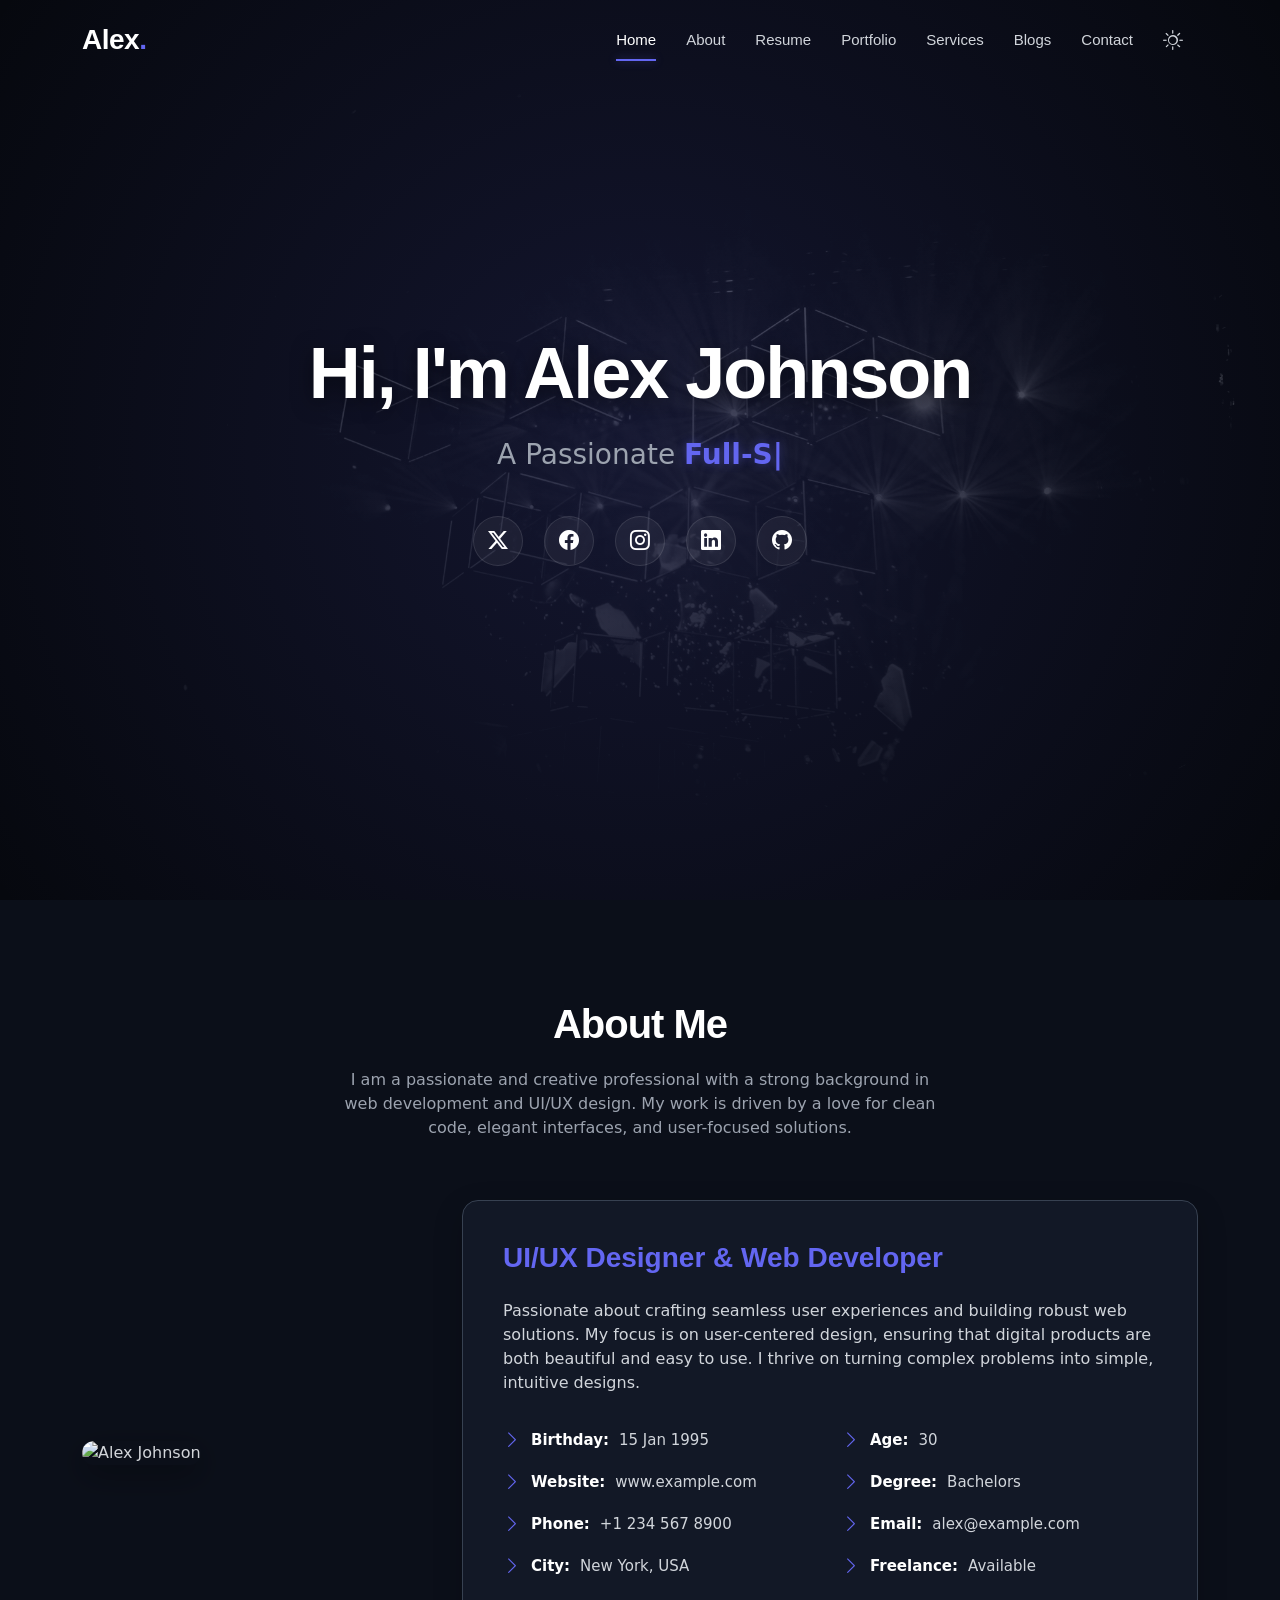
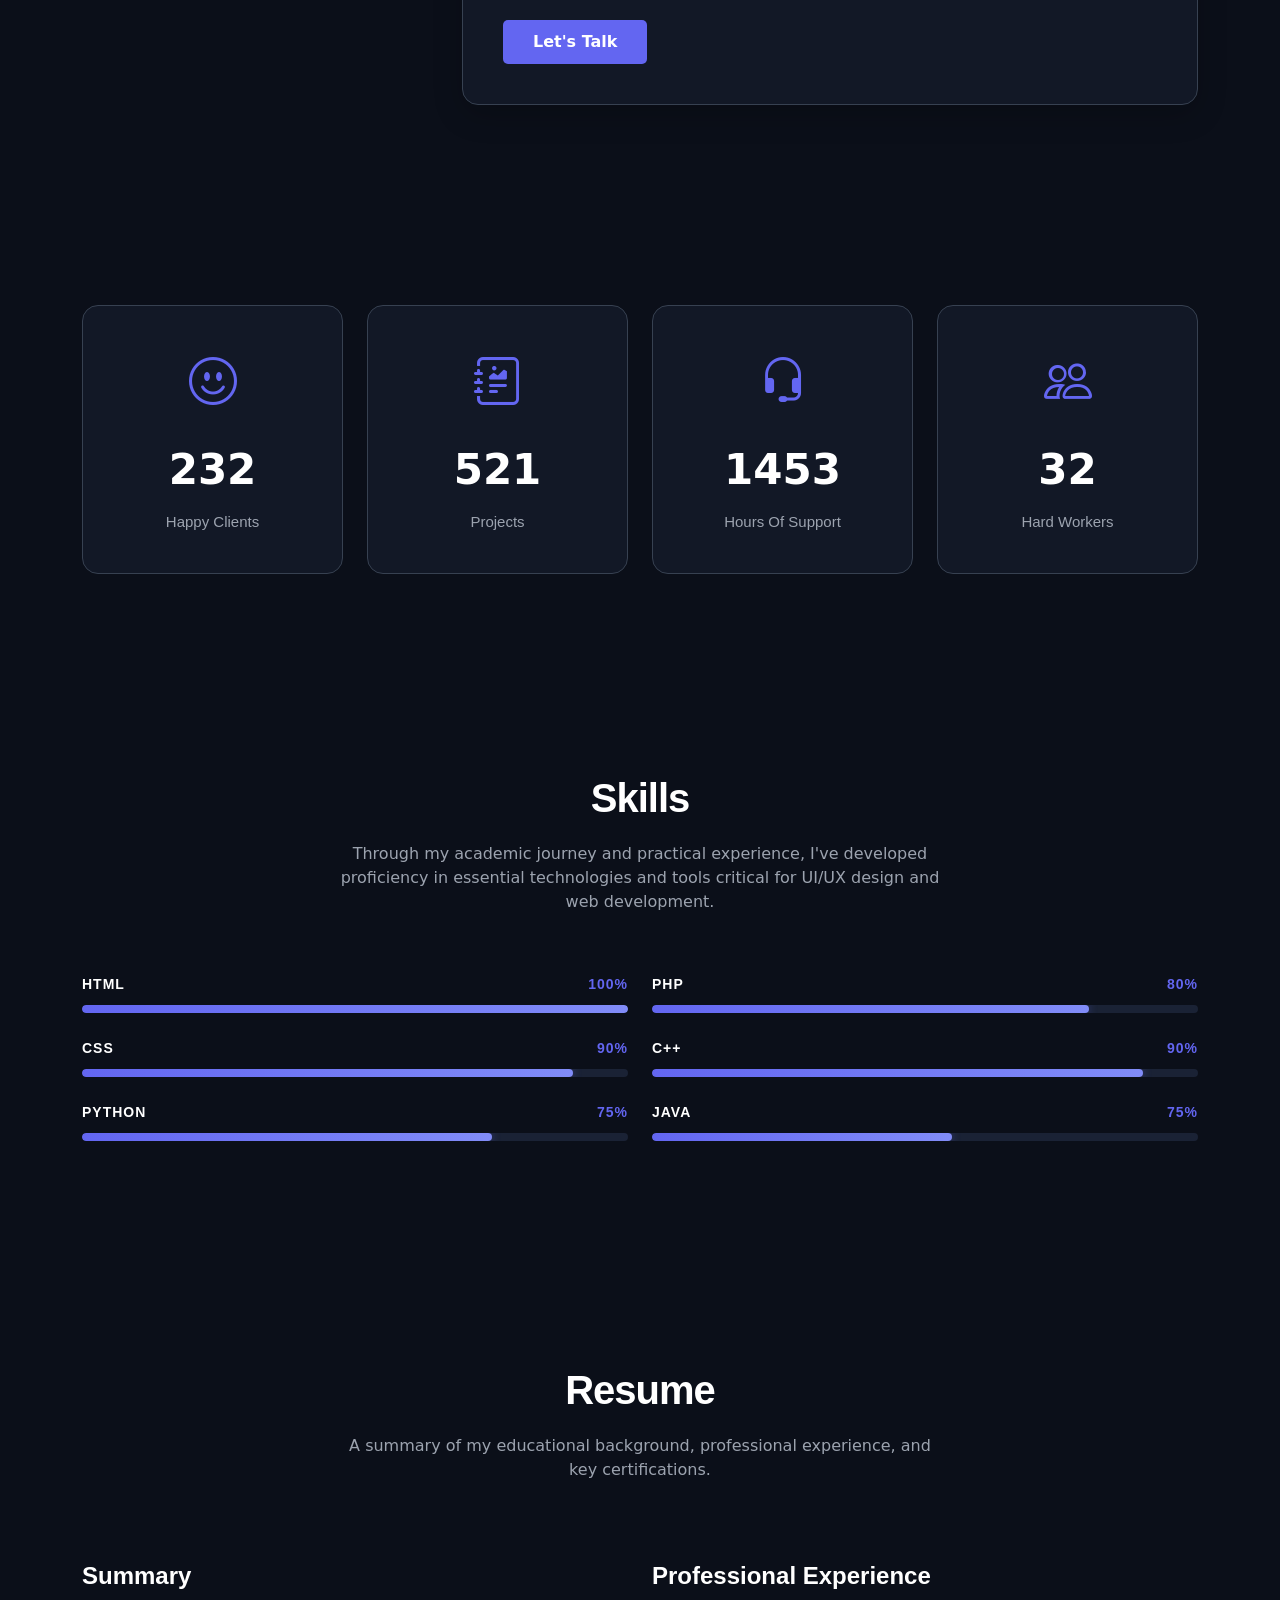
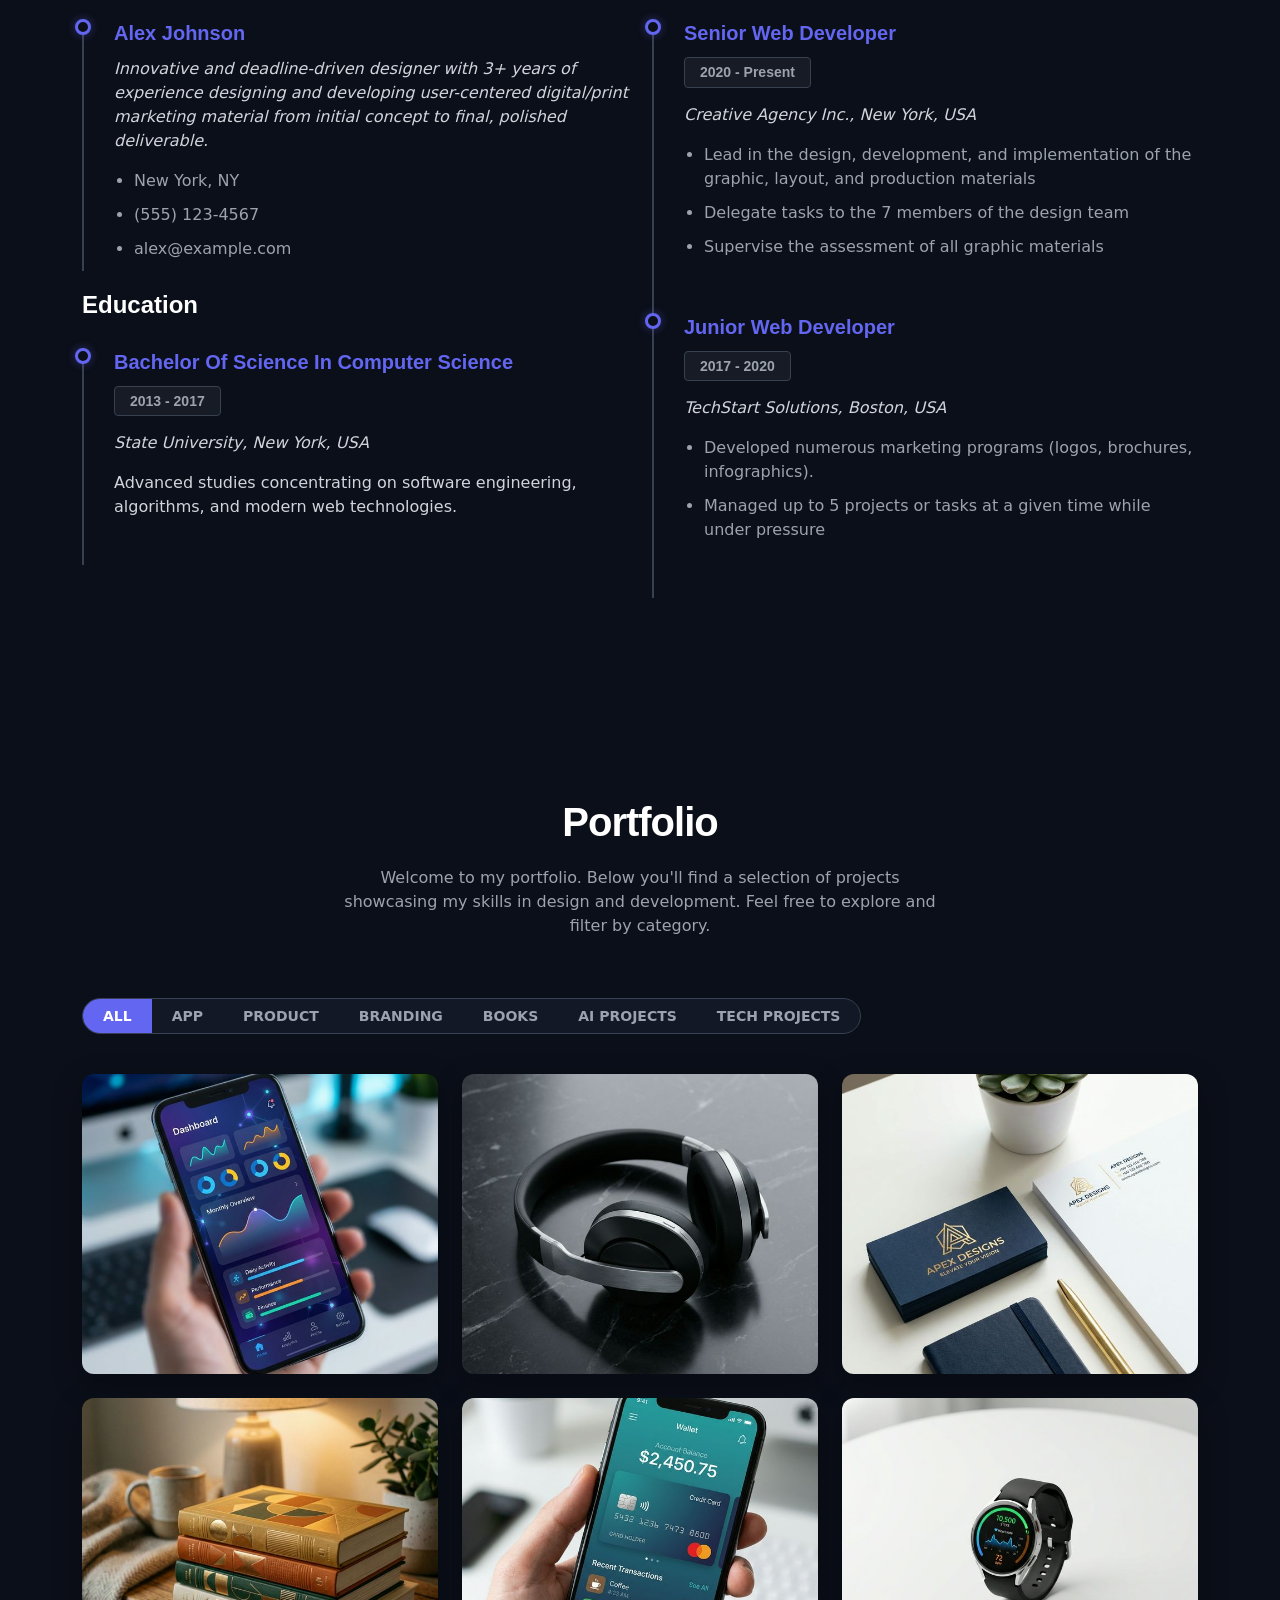
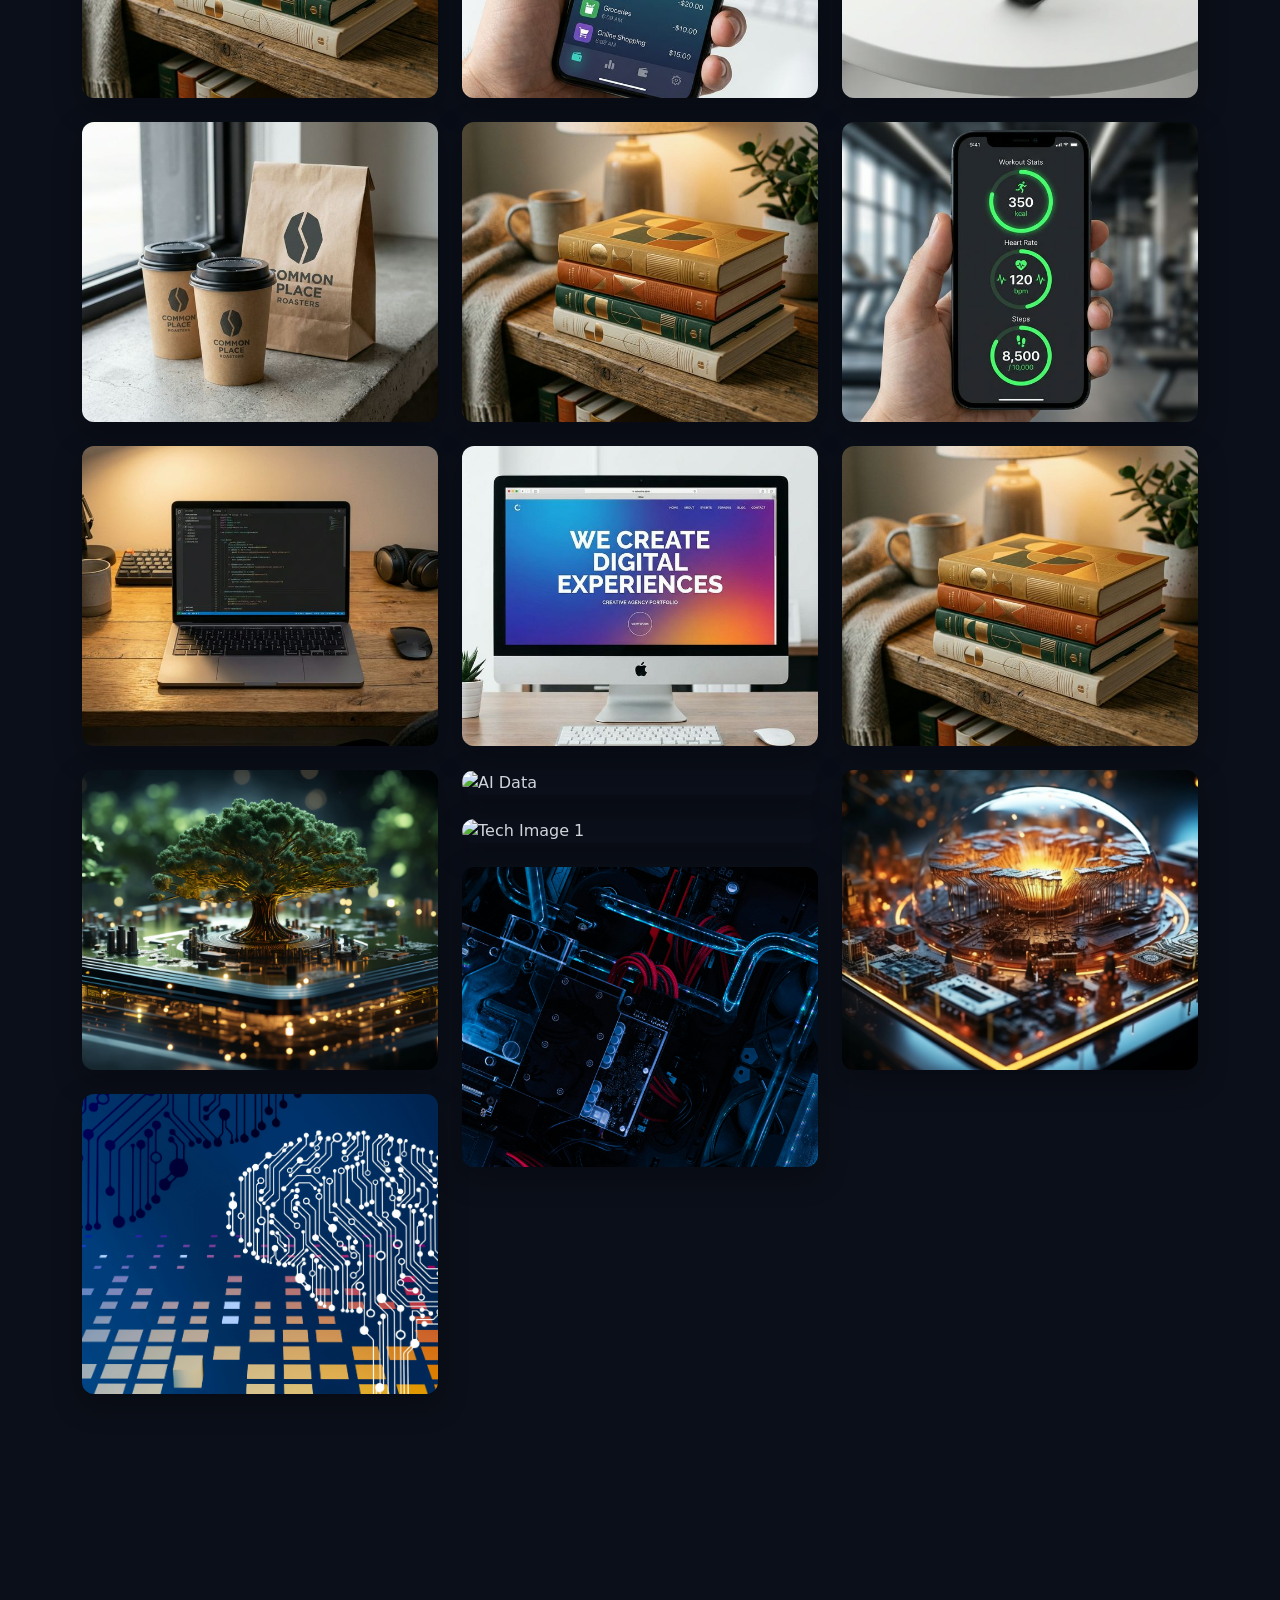
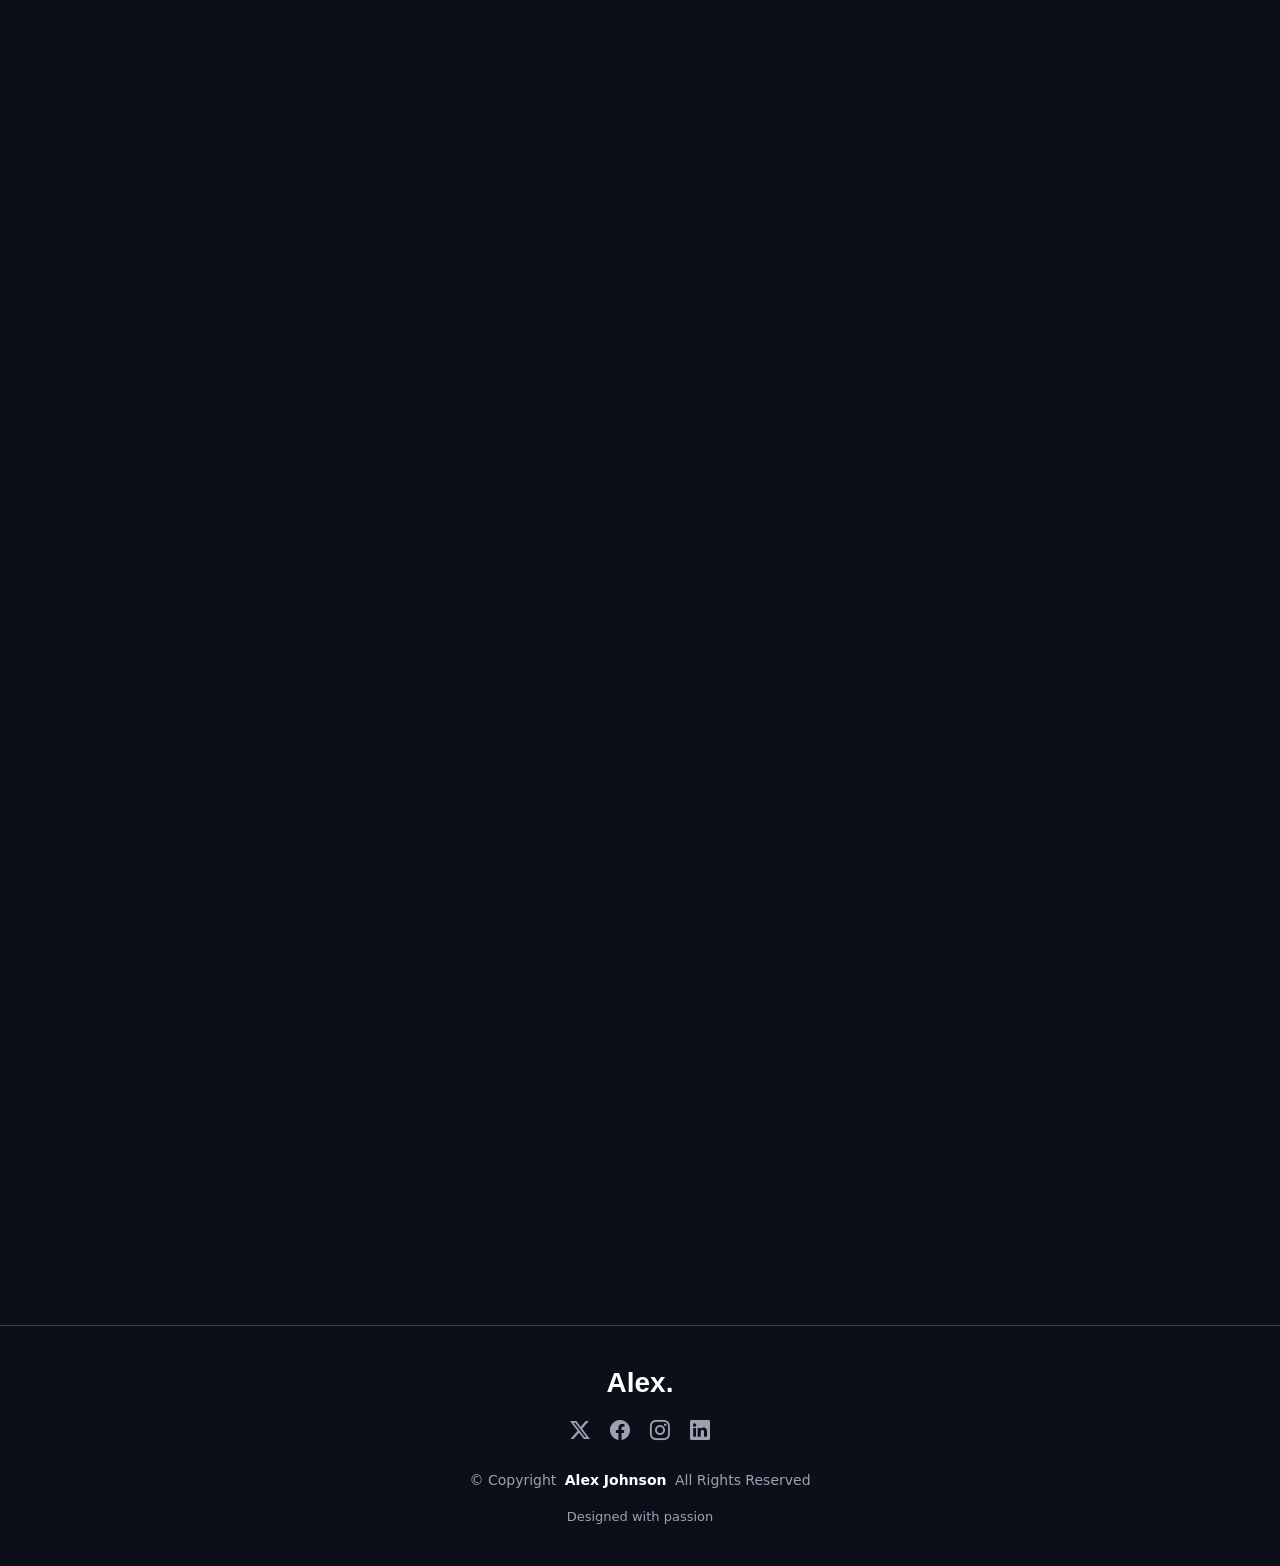
==== commit 2aef74bf: "Merge pull request #3 from MAqeel151214/bolt-lazy-load-images-372493102996847748 ⚡ Bolt: Add lazy lo" ====
--- a/index.html
+++ b/index.html
@@ -48,11 +48,11 @@
           <li><a href="#services">Services</a></li>
           <li><a href="#blogs">Blogs</a></li>
           <li><a href="#contact">Contact</a></li>
-          <li><button id="theme-switcher" class="theme-toggle" aria-label="Toggle dark mode" style="background: none; border: none; padding: 0; color: inherit; font: inherit; cursor: pointer;"><i class="bi bi-sun"></i></button></li>
+          <li><a href="#" id="theme-switcher" class="theme-toggle"><i class="bi bi-sun"></i></a></li>
         </ul>
       </nav>
 
-      <button class="header-toggle" aria-label="Toggle mobile menu" aria-expanded="false" style="background: none; border: none; padding: 0; color: var(--heading-color); font-size: 28px; cursor: pointer; transition: 0.3s;"><i class="bi bi-list"></i></button>
+      <i class="header-toggle bi bi-list"></i>
 
     </div>
   </header>
@@ -69,11 +69,11 @@
             class="typed-cursor typed-cursor--blink" aria-hidden="true"></span></p>
 
         <div class="social-links">
-          <a href="#" class="twitter" aria-label="Twitter" data-aos="fade-up" data-aos-delay="200"><i class="bi bi-twitter-x"></i></a>
-          <a href="#" class="facebook" aria-label="Facebook" data-aos="fade-up" data-aos-delay="300"><i class="bi bi-facebook"></i></a>
-          <a href="#" class="instagram" aria-label="Instagram" data-aos="fade-up" data-aos-delay="400"><i class="bi bi-instagram"></i></a>
-          <a href="#" class="linkedin" aria-label="LinkedIn" data-aos="fade-up" data-aos-delay="500"><i class="bi bi-linkedin"></i></a>
-          <a href="#" class="github" aria-label="GitHub" data-aos="fade-up" data-aos-delay="600"><i class="bi bi-github"></i></a>
+          <a href="#" class="twitter" data-aos="fade-up" data-aos-delay="200"><i class="bi bi-twitter-x"></i></a>
+          <a href="#" class="facebook" data-aos="fade-up" data-aos-delay="300"><i class="bi bi-facebook"></i></a>
+          <a href="#" class="instagram" data-aos="fade-up" data-aos-delay="400"><i class="bi bi-instagram"></i></a>
+          <a href="#" class="linkedin" data-aos="fade-up" data-aos-delay="500"><i class="bi bi-linkedin"></i></a>
+          <a href="#" class="github" data-aos="fade-up" data-aos-delay="600"><i class="bi bi-github"></i></a>
         </div>
       </div>
     </section><!-- /Hero Section -->
@@ -92,7 +92,7 @@
 
         <div class="row gy-5 align-items-center justify-content-center">
           <div class="col-lg-4 col-md-8">
-            <img src="assets/img/profile.png" class="img-fluid" alt="Alex Johnson">
+            <img src="assets/img/profile.png" class="img-fluid" alt="Alex Johnson" loading="lazy">
           </div>
           <div class="col-lg-8">
             <div class="content">
@@ -353,7 +353,7 @@
 
             <div class="col-lg-4 col-md-6 portfolio-item isotope-item filter-app">
               <div class="portfolio-content h-100">
-                <img src="assets/img/portfolio/app-1.jpg" class="img-fluid" alt="">
+                <img src="assets/img/portfolio/app-1.jpg" class="img-fluid" alt="" loading="lazy">
                 <div class="portfolio-info">
                   <h4>App 1 Title: Sleek Mobile App UI/UX</h4>
                   <p>
@@ -368,7 +368,7 @@
 
             <div class="col-lg-4 col-md-6 portfolio-item isotope-item filter-product">
               <div class="portfolio-content h-100">
-                <img src="assets/img/portfolio/product-1.jpg" class="img-fluid" alt="">
+                <img src="assets/img/portfolio/product-1.jpg" class="img-fluid" alt="" loading="lazy">
                 <div class="portfolio-info">
                   <h4>Product 1 Title: Wearable Tech Showcase</h4>
                   <p>
@@ -384,7 +384,7 @@
 
             <div class="col-lg-4 col-md-6 portfolio-item isotope-item filter-branding">
               <div class="portfolio-content h-100">
-                <img src="assets/img/portfolio/branding-1.jpg" class="img-fluid" alt="">
+                <img src="assets/img/portfolio/branding-1.jpg" class="img-fluid" alt="" loading="lazy">
                 <div class="portfolio-info">
                   <h4>Branding 1 Title: Luxury Cosmetics Branding</h4>
                   <p>
@@ -400,7 +400,7 @@
 
             <div class="col-lg-4 col-md-6 portfolio-item isotope-item filter-books">
               <div class="portfolio-content h-100">
-                <img src="assets/img/portfolio/books-1.jpg" class="img-fluid" alt="">
+                <img src="assets/img/portfolio/books-1.jpg" class="img-fluid" alt="" loading="lazy">
                 <div class="portfolio-info">
                   <h4>Books 1 Title: Artistic Book Cover Design</h4>
                   <p>
@@ -415,7 +415,7 @@
 
             <div class="col-lg-4 col-md-6 portfolio-item isotope-item filter-app">
               <div class="portfolio-content h-100">
-                <img src="assets/img/portfolio/app-2.jpg" class="img-fluid" alt="">
+                <img src="assets/img/portfolio/app-2.jpg" class="img-fluid" alt="" loading="lazy">
                 <div class="portfolio-info">
                   <h4>App 2 Title: Mobile Wallet App UI</h4>
                   <p>
@@ -430,7 +430,7 @@
 
             <div class="col-lg-4 col-md-6 portfolio-item isotope-item filter-product">
               <div class="portfolio-content h-100">
-                <img src="assets/img/portfolio/product-2.jpg" class="img-fluid" alt="">
+                <img src="assets/img/portfolio/product-2.jpg" class="img-fluid" alt="" loading="lazy">
                 <div class="portfolio-info">
                   <h4>Product 2 Title: Everyday Carry Essentials</h4>
                   <p>
@@ -446,7 +446,7 @@
 
             <div class="col-lg-4 col-md-6 portfolio-item isotope-item filter-branding">
               <div class="portfolio-content h-100">
-                <img src="assets/img/portfolio/branding-2.jpg" class="img-fluid" alt="">
+                <img src="assets/img/portfolio/branding-2.jpg" class="img-fluid" alt="" loading="lazy">
                 <div class="portfolio-info">
                   <h4>Branding 2 Title: Natural Cosmetics Branding</h4>
                   <p>
@@ -462,7 +462,7 @@
 
             <div class="col-lg-4 col-md-6 portfolio-item isotope-item filter-books">
               <div class="portfolio-content h-100">
-                <img src="assets/img/portfolio/books-1.jpg" class="img-fluid" alt="">
+                <img src="assets/img/portfolio/books-1.jpg" class="img-fluid" alt="" loading="lazy">
                 <div class="portfolio-info">
                   <h4>Books 2 Title: Empowering Career Guide</h4>
                   <p>
@@ -477,7 +477,7 @@
 
             <div class="col-lg-4 col-md-6 portfolio-item isotope-item filter-app">
               <div class="portfolio-content h-100">
-                <img src="assets/img/portfolio/app-3.jpg" class="img-fluid" alt="">
+                <img src="assets/img/portfolio/app-3.jpg" class="img-fluid" alt="" loading="lazy">
                 <div class="portfolio-info">
                   <h4>App 3 Title: Minimalist Mobile App Design</h4>
                   <p>
@@ -492,7 +492,7 @@
 
             <div class="col-lg-4 col-md-6 portfolio-item isotope-item filter-product">
               <div class="portfolio-content h-100">
-                <img src="assets/img/portfolio/product-3.jpg" class="img-fluid" alt="">
+                <img src="assets/img/portfolio/product-3.jpg" class="img-fluid" alt="" loading="lazy">
                 <div class="portfolio-info">
                   <h4>Product 3 Title: Modern Wall Lamp Design</h4>
                   <p>
@@ -508,7 +508,7 @@
 
             <div class="col-lg-4 col-md-6 portfolio-item isotope-item filter-branding">
               <div class="portfolio-content h-100">
-                <img src="assets/img/portfolio/branding-3.jpg" class="img-fluid" alt="">
+                <img src="assets/img/portfolio/branding-3.jpg" class="img-fluid" alt="" loading="lazy">
                 <div class="portfolio-info">
                   <h4>Branding 3 Title: Wellness Product Packaging</h4>
                   <p>
@@ -525,7 +525,7 @@
 
             <div class="col-lg-4 col-md-6 portfolio-item isotope-item filter-books">
               <div class="portfolio-content h-100">
-                <img src="assets/img/portfolio/books-1.jpg" class="img-fluid" alt="">
+                <img src="assets/img/portfolio/books-1.jpg" class="img-fluid" alt="" loading="lazy">
                 <div class="portfolio-info">
                   <h4>Books 3 Title: Scandinavian Lifestyle Book</h4>
                   <p>
@@ -540,7 +540,7 @@
 
             <div class="col-lg-4 col-md-6 portfolio-item isotope-item filter-ai">
               <div class="portfolio-content h-100">
-                <img src="assets/img/ai-brain.jpg" class="img-fluid" alt="AI Brain">
+                <img src="assets/img/ai-brain.jpg" class="img-fluid" alt="AI Brain" loading="lazy">
                 <div class="portfolio-info">
                   <h4>AI Project 1: Chatbot Development</h4>
                   <p>Description: Built an intelligent chatbot for customer support using NLP and machine learning.</p>
@@ -554,7 +554,7 @@
 
             <div class="col-lg-4 col-md-6 portfolio-item isotope-item filter-ai">
               <div class="portfolio-content h-100">
-                <img src="assets/img/ai-data.jpg" class="img-fluid" alt="AI Data">
+                <img src="assets/img/ai-data.jpg" class="img-fluid" alt="AI Data" loading="lazy">
                 <div class="portfolio-info">
                   <h4>AI Project 2: Image Recognition System</h4>
                   <p>Description: Developed a system to classify and detect objects in images using deep learning.</p>
@@ -568,7 +568,7 @@
 
             <div class="col-lg-4 col-md-6 portfolio-item isotope-item filter-ai">
               <div class="portfolio-content h-100">
-                <img src="assets/img/ai-robot.jpg" class="img-fluid" alt="AI Robot">
+                <img src="assets/img/ai-robot.jpg" class="img-fluid" alt="AI Robot" loading="lazy">
                 <div class="portfolio-info">
                   <h4>AI Project 3: Predictive Analytics</h4>
                   <p>Description: Developed a predictive analytics tool to forecast trends using machine learning
@@ -583,7 +583,7 @@
 
             <div class="col-lg-4 col-md-6 portfolio-item isotope-item filter-tech">
               <div class="portfolio-content h-100">
-                <img src="assets/img/harware.jpg" class="img-fluid" alt="Tech Image 1">
+                <img src="assets/img/harware.jpg" class="img-fluid" alt="Tech Image 1" loading="lazy">
                 <div class="portfolio-info">
                   <h4>Tech Project 1</h4>
                   <p>Description: Innovative tech solution for modern challenges.</p>
@@ -597,7 +597,7 @@
 
             <div class="col-lg-4 col-md-6 portfolio-item isotope-item filter-tech">
               <div class="portfolio-content h-100">
-                <img src="assets/img/ComHaredware.jpg" class="img-fluid" alt="Tech Image 2">
+                <img src="assets/img/ComHaredware.jpg" class="img-fluid" alt="Tech Image 2" loading="lazy">
                 <div class="portfolio-info">
                   <h4>Tech Project 2</h4>
                   <p>Description: Cutting-edge technology for future advancements.</p>
@@ -611,7 +611,7 @@
 
             <div class="col-lg-4 col-md-6 portfolio-item isotope-item filter-tech">
               <div class="portfolio-content h-100">
-                <img src="assets/img/brainsketch.jpg" class="img-fluid" alt="Tech Image 3">
+                <img src="assets/img/brainsketch.jpg" class="img-fluid" alt="Tech Image 3" loading="lazy">
                 <div class="portfolio-info">
                   <h4>Tech Project 3</h4>
                   <p>Description: Advanced tech solutions for everyday life.</p>
@@ -625,7 +625,7 @@
 
             <div class="col-lg-4 col-md-6 portfolio-item isotope-item filter-tech">
               <div class="portfolio-content h-100">
-                <img src="assets/img/lightBulp.jpg" class="img-fluid" alt="Tech Image 4">
+                <img src="assets/img/lightBulp.jpg" class="img-fluid" alt="Tech Image 4" loading="lazy">
                 <div class="portfolio-info">
                   <h4>Tech Project 4</h4>
                   <p>Description: Innovative tech solution for modern challenges.</p>
@@ -639,7 +639,7 @@
 
             <div class="col-lg-4 col-md-6 portfolio-item isotope-item filter-tech">
               <div class="portfolio-content h-100">
-                <img src="assets/img/world.jpg" class="img-fluid" alt="Tech Image 5">
+                <img src="assets/img/world.jpg" class="img-fluid" alt="Tech Image 5" loading="lazy">
                 <div class="portfolio-info">
                   <h4>Tech Project 5</h4>
                   <p>Description: Cutting-edge technology for future advancements.</p>
@@ -653,7 +653,7 @@
 
             <div class="col-lg-4 col-md-6 portfolio-item isotope-item filter-tech">
               <div class="portfolio-content h-100">
-                <img src="assets/img/opticFibers.jpg" class="img-fluid" alt="Tech Image 6">
+                <img src="assets/img/opticFibers.jpg" class="img-fluid" alt="Tech Image 6" loading="lazy">
                 <div class="portfolio-info">
                   <h4>Tech Project 6</h4>
                   <p>Description: Advanced tech solutions for everyday life.</p>
@@ -667,7 +667,7 @@
 
             <div class="col-lg-4 col-md-6 portfolio-item isotope-item filter-tech">
               <div class="portfolio-content h-100">
-                <img src="assets/img/DotDesign.jpg" class="img-fluid" alt="Tech Image 7">
+                <img src="assets/img/DotDesign.jpg" class="img-fluid" alt="Tech Image 7" loading="lazy">
                 <div class="portfolio-info">
                   <h4>Tech Project 7</h4>
                   <p>Description: Innovative tech solution for modern challenges.</p>
@@ -681,7 +681,7 @@
 
             <div class="col-lg-4 col-md-6 portfolio-item isotope-item filter-tech">
               <div class="portfolio-content h-100">
-                <img src="assets/img/AIprocessor.jpg" class="img-fluid" alt="Tech Image 8">
+                <img src="assets/img/AIprocessor.jpg" class="img-fluid" alt="Tech Image 8" loading="lazy">
                 <div class="portfolio-info">
                   <h4>Tech Project 8</h4>
                   <p>Description: Cutting-edge technology for future advancements.</p>
@@ -695,7 +695,7 @@
 
             <div class="col-lg-4 col-md-6 portfolio-item isotope-item filter-tech">
               <div class="portfolio-content h-100">
-                <img src="assets/img/AIbrainstructure.jpg" class="img-fluid" alt="Tech Image 9">
+                <img src="assets/img/AIbrainstructure.jpg" class="img-fluid" alt="Tech Image 9" loading="lazy">
                 <div class="portfolio-info">
                   <h4>Tech Project 9</h4>
                   <p>Description: Advanced tech solutions for everyday life.</p>
@@ -819,7 +819,7 @@
           <div class="col-lg-4 col-md-6" data-aos="fade-up" data-aos-delay="100">
             <div class="blog-item">
               <div class="blog-img">
-                <img src="assets/img/portfolio/app-1.jpg" alt="" class="img-fluid">
+                <img src="assets/img/portfolio/app-1.jpg" alt="" class="img-fluid" loading="lazy">
               </div>
               <div class="blog-content">
                 <div class="blog-meta">
@@ -835,7 +835,7 @@
           <div class="col-lg-4 col-md-6" data-aos="fade-up" data-aos-delay="200">
             <div class="blog-item">
               <div class="blog-img">
-                <img src="assets/img/portfolio/product-1.jpg" alt="" class="img-fluid">
+                <img src="assets/img/portfolio/product-1.jpg" alt="" class="img-fluid" loading="lazy">
               </div>
               <div class="blog-content">
                 <div class="blog-meta">
@@ -851,7 +851,7 @@
           <div class="col-lg-4 col-md-6" data-aos="fade-up" data-aos-delay="300">
             <div class="blog-item">
               <div class="blog-img">
-                <img src="assets/img/ai-brain.jpg" alt="" class="img-fluid">
+                <img src="assets/img/ai-brain.jpg" alt="" class="img-fluid" loading="lazy">
               </div>
               <div class="blog-content">
                 <div class="blog-meta">
@@ -920,7 +920,7 @@
                     challenges with both creativity and analytical rigor."</span>
                   <i class="bi bi-quote quote-icon-right"></i>
                 </p>
-                <img src="assets/img/testimonials/testimonials-1.jpg" class="testimonial-img" alt="">
+                <img src="assets/img/testimonials/testimonials-1.jpg" class="testimonial-img" alt="" loading="lazy">
                 <h3>Robert Williams</h3>
                 <h4>CEO &amp; Founder</h4>
               </div>
@@ -936,7 +936,7 @@
                     collaborator!"</span>
                   <i class="bi bi-quote quote-icon-right"></i>
                 </p>
-                <img src="assets/img/testimonials/testimonials-2.jpg" class="testimonial-img" alt="">
+                <img src="assets/img/testimonials/testimonials-2.jpg" class="testimonial-img" alt="" loading="lazy">
                 <h3>Sarah Mitchell</h3>
                 <h4>Designer</h4>
               </div>
@@ -952,7 +952,7 @@
                     He's a problem-solver who genuinely cares about his clients' success."</span>
                   <i class="bi bi-quote quote-icon-right"></i>
                 </p>
-                <img src="assets/img/testimonials/testimonials-3.jpg" class="testimonial-img" alt="">
+                <img src="assets/img/testimonials/testimonials-3.jpg" class="testimonial-img" alt="" loading="lazy">
                 <h3>Emily Carter</h3>
                 <h4>Store Owner</h4>
               </div>
@@ -968,7 +968,7 @@
                     again."</span>
                   <i class="bi bi-quote quote-icon-right"></i>
                 </p>
-                <img src="assets/img/testimonials/testimonials-4.jpg" class="testimonial-img" alt="">
+                <img src="assets/img/testimonials/testimonials-4.jpg" class="testimonial-img" alt="" loading="lazy">
                 <h3>David Chen</h3>
                 <h4>Freelancer</h4>
               </div>
@@ -984,7 +984,7 @@
                     mile."</span>
                   <i class="bi bi-quote quote-icon-right"></i>
                 </p>
-                <img src="assets/img/testimonials/testimonials-5.jpg" class="testimonial-img" alt="">
+                <img src="assets/img/testimonials/testimonials-5.jpg" class="testimonial-img" alt="" loading="lazy">
                 <h3>James Anderson</h3>
                 <h4>Entrepreneur</h4>
               </div>
@@ -998,7 +998,7 @@
                     in every step of the process."</span>
                   <i class="bi bi-quote quote-icon-right"></i>
                 </p>
-                <img src="assets/img/testimonials/testimonials-1.jpg" class="testimonial-img" alt="Mark Taylor">
+                <img src="assets/img/testimonials/testimonials-1.jpg" class="testimonial-img" alt="Mark Taylor" loading="lazy">
                 <h3>Mark Taylor</h3>
                 <h4>Project Manager</h4>
               </div>
@@ -1107,10 +1107,10 @@
         <h2 class="sitename" style="font-size: 28px;">Alex<span>.</span></h2>
       </div>
       <div class="social-links d-flex justify-content-center mb-4">
-        <a href="#" class="twitter" aria-label="Twitter" style="margin: 0 10px; font-size: 20px; color: var(--muted-color); transition: 0.3s;"><i class="bi bi-twitter-x"></i></a>
-        <a href="#" class="facebook" aria-label="Facebook" style="margin: 0 10px; font-size: 20px; color: var(--muted-color); transition: 0.3s;"><i class="bi bi-facebook"></i></a>
-        <a href="#" class="instagram" aria-label="Instagram" style="margin: 0 10px; font-size: 20px; color: var(--muted-color); transition: 0.3s;"><i class="bi bi-instagram"></i></a>
-        <a href="#" class="linkedin" aria-label="LinkedIn" style="margin: 0 10px; font-size: 20px; color: var(--muted-color); transition: 0.3s;"><i class="bi bi-linkedin"></i></a>
+        <a href="#" class="twitter" style="margin: 0 10px; font-size: 20px; color: var(--muted-color); transition: 0.3s;"><i class="bi bi-twitter-x"></i></a>
+        <a href="#" class="facebook" style="margin: 0 10px; font-size: 20px; color: var(--muted-color); transition: 0.3s;"><i class="bi bi-facebook"></i></a>
+        <a href="#" class="instagram" style="margin: 0 10px; font-size: 20px; color: var(--muted-color); transition: 0.3s;"><i class="bi bi-instagram"></i></a>
+        <a href="#" class="linkedin" style="margin: 0 10px; font-size: 20px; color: var(--muted-color); transition: 0.3s;"><i class="bi bi-linkedin"></i></a>
       </div>
       <div class="copyright text-center ">
         <p>© <span>Copyright</span> <strong class="px-1 sitename">Alex Johnson</strong> <span>All Rights Reserved</span></p>
@@ -1123,8 +1123,8 @@
   </footer>
 
   <!-- Scroll Top -->
-  <button id="scroll-top" class="scroll-top d-flex align-items-center justify-content-center" aria-label="Scroll to top" style="border: none; cursor: pointer;"><i
-      class="bi bi-arrow-up-short"></i></button>
+  <a href="#" id="scroll-top" class="scroll-top d-flex align-items-center justify-content-center"><i
+      class="bi bi-arrow-up-short"></i></a>
 
   <!-- Preloader -->
   <div id="preloader"></div>
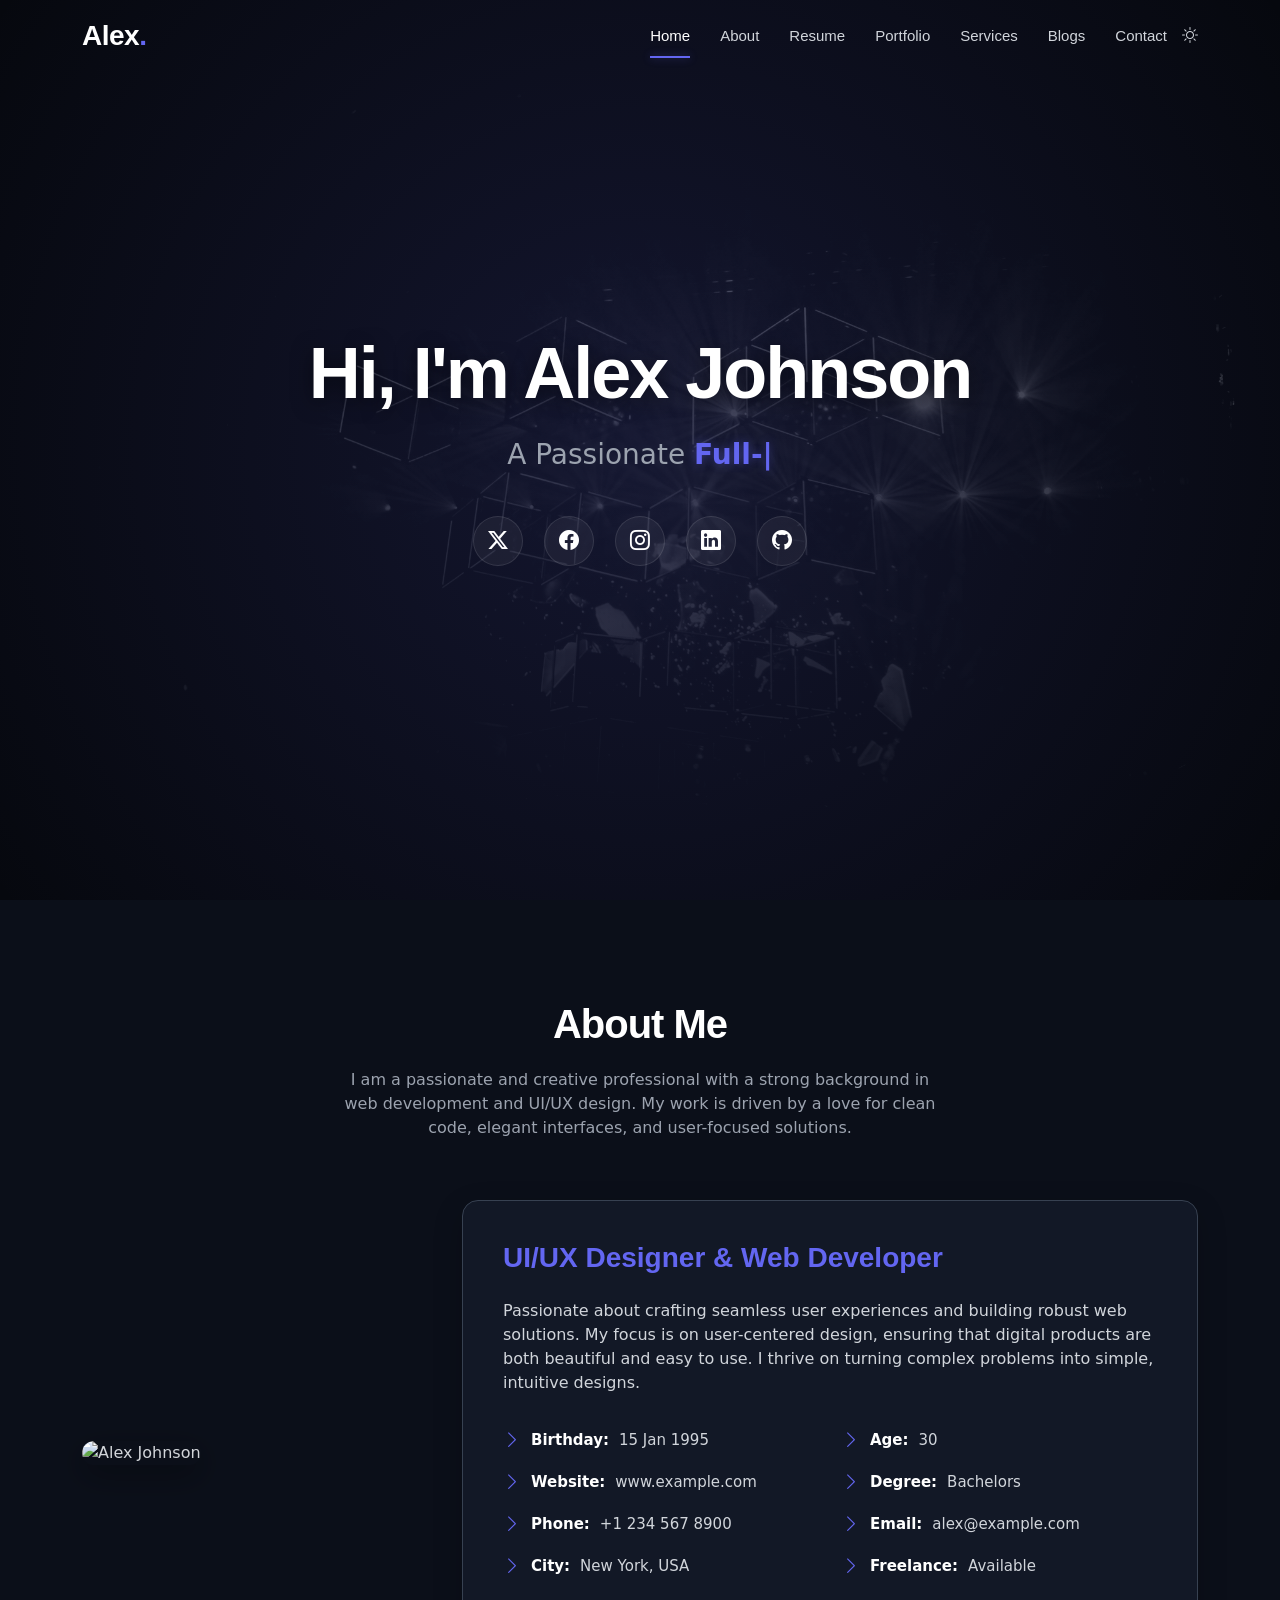
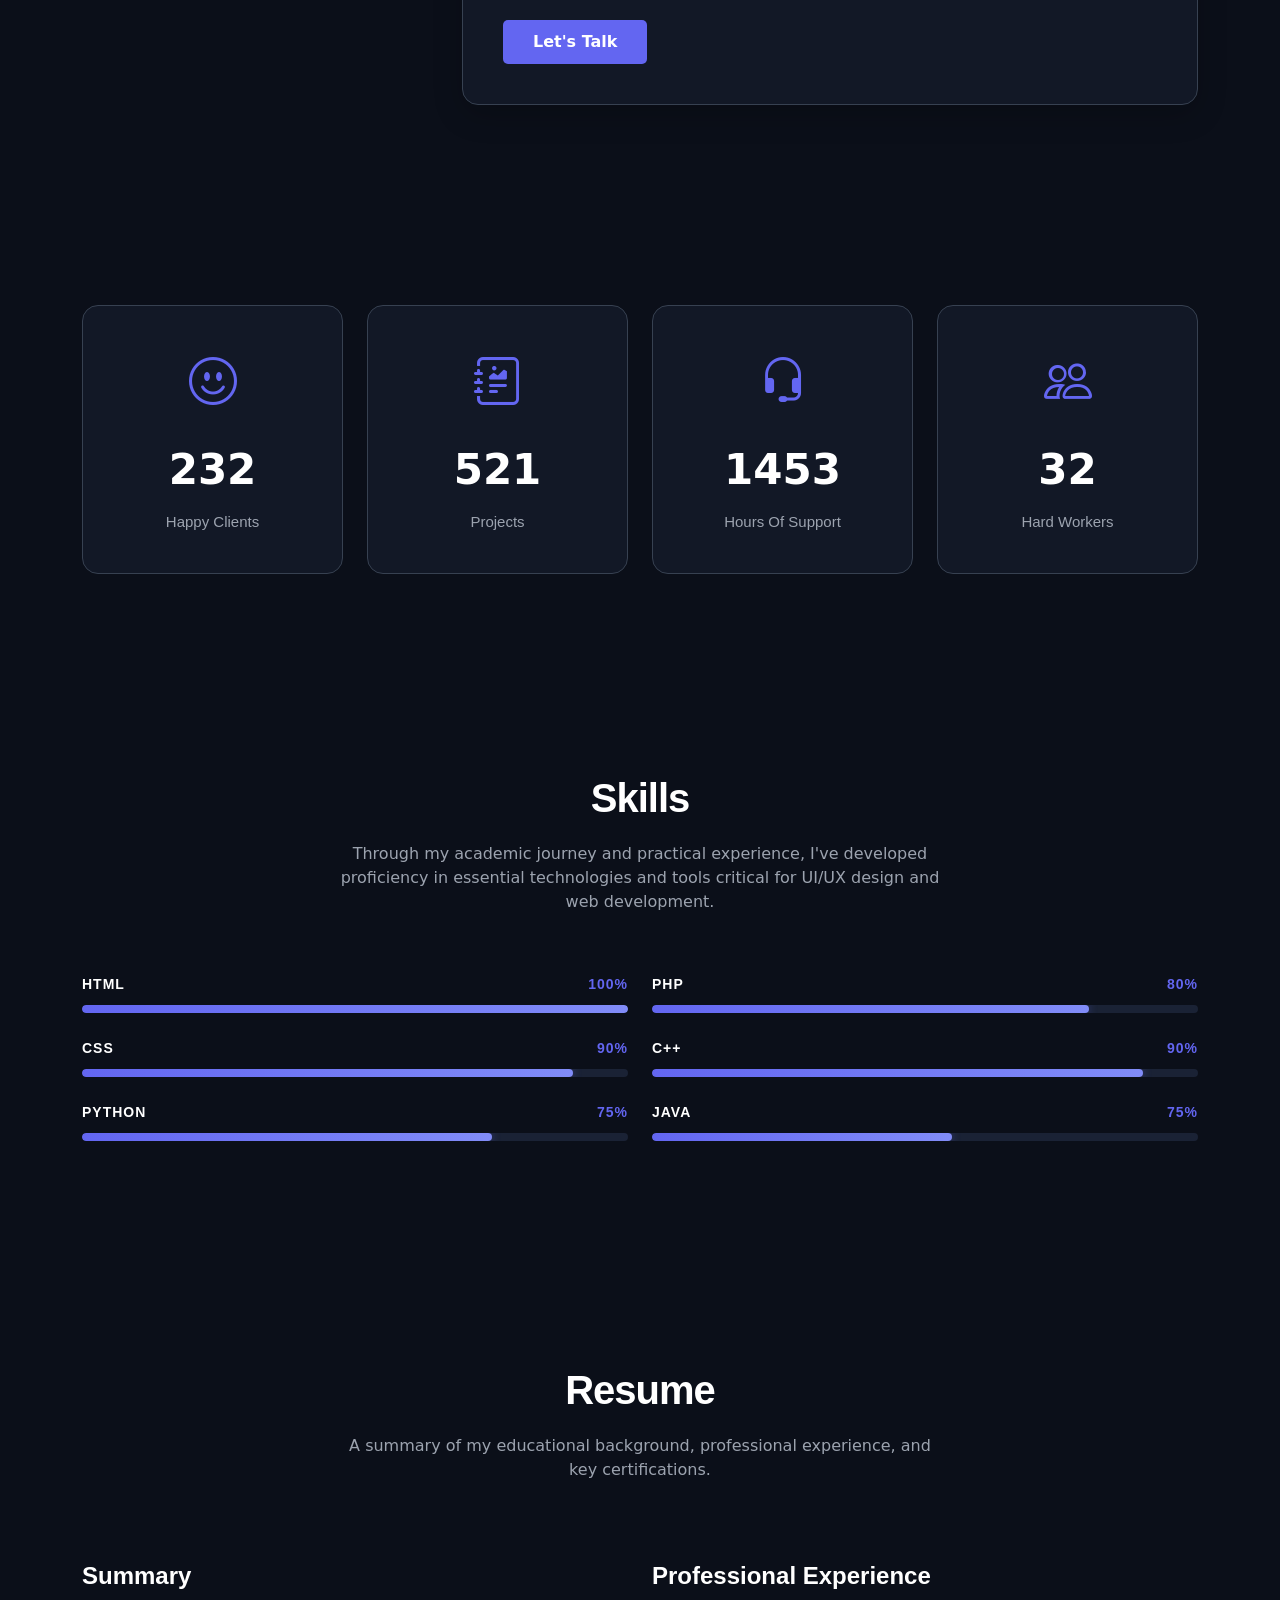
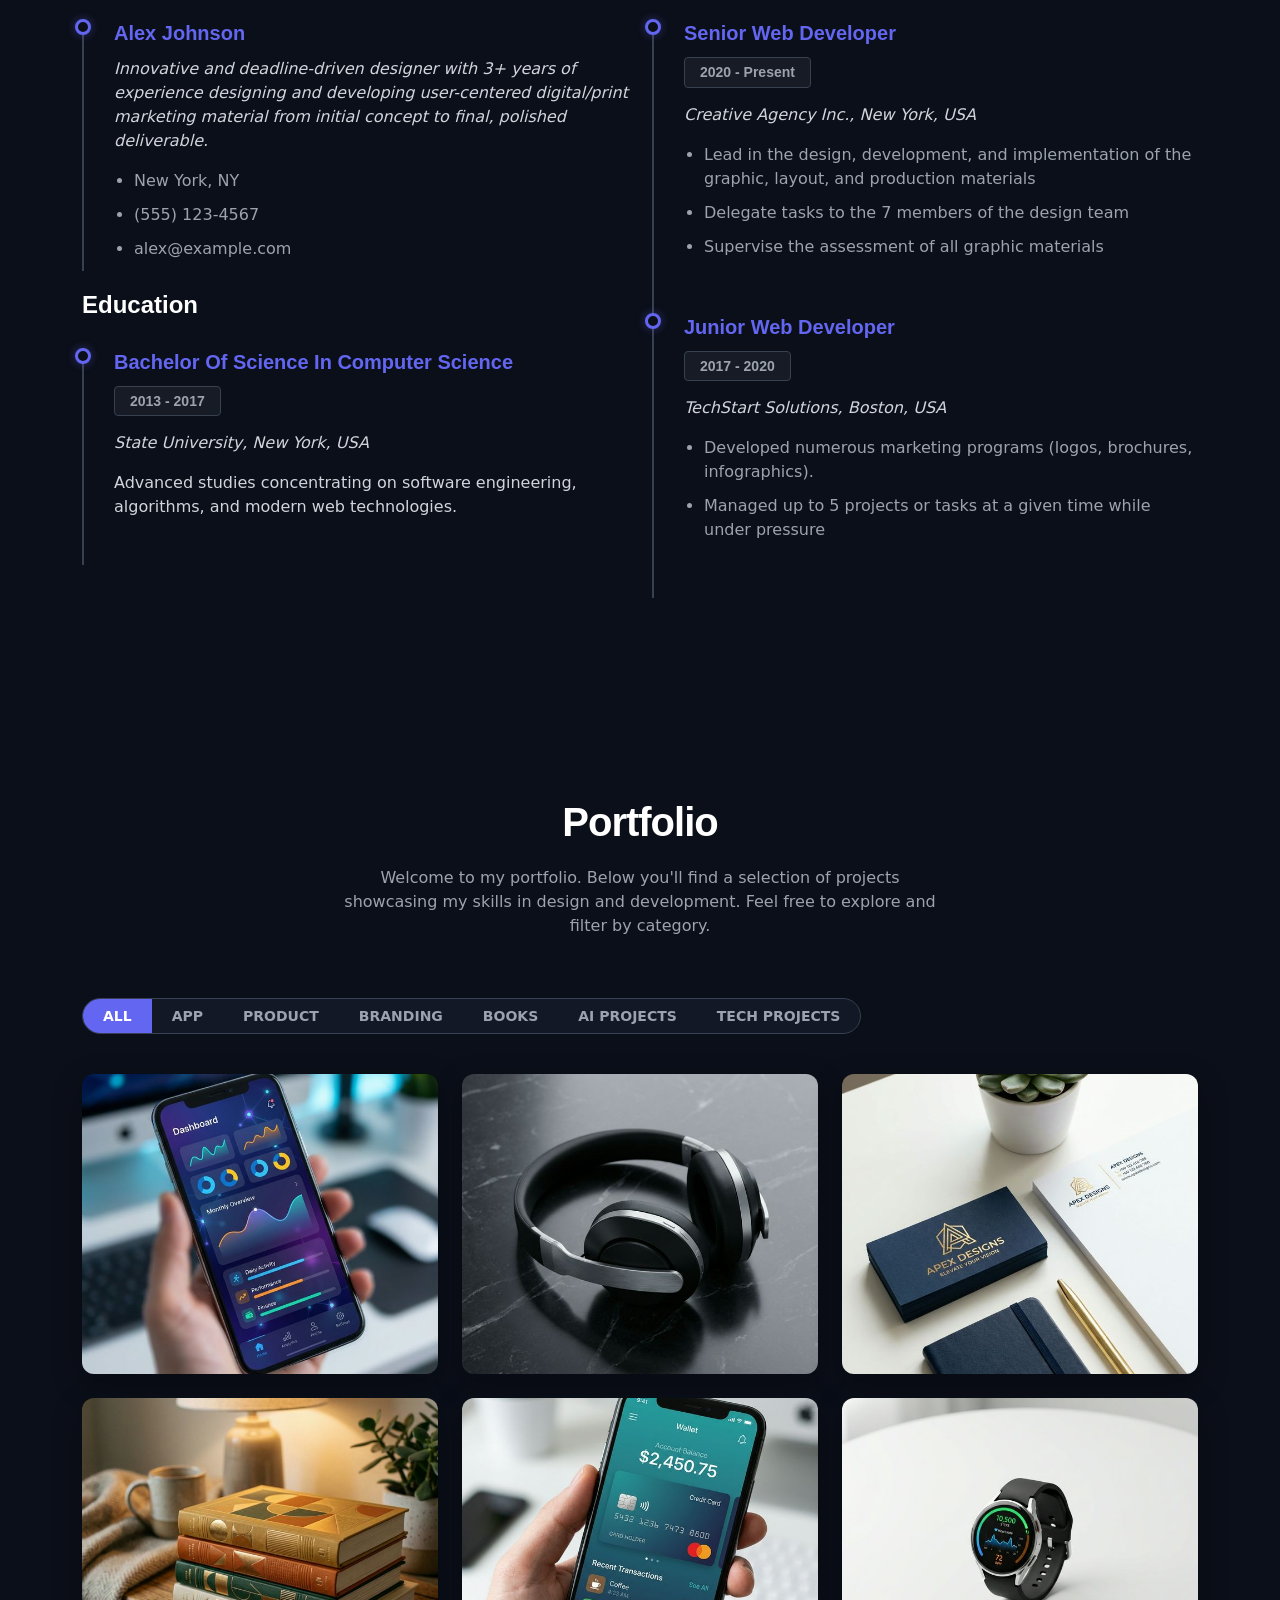
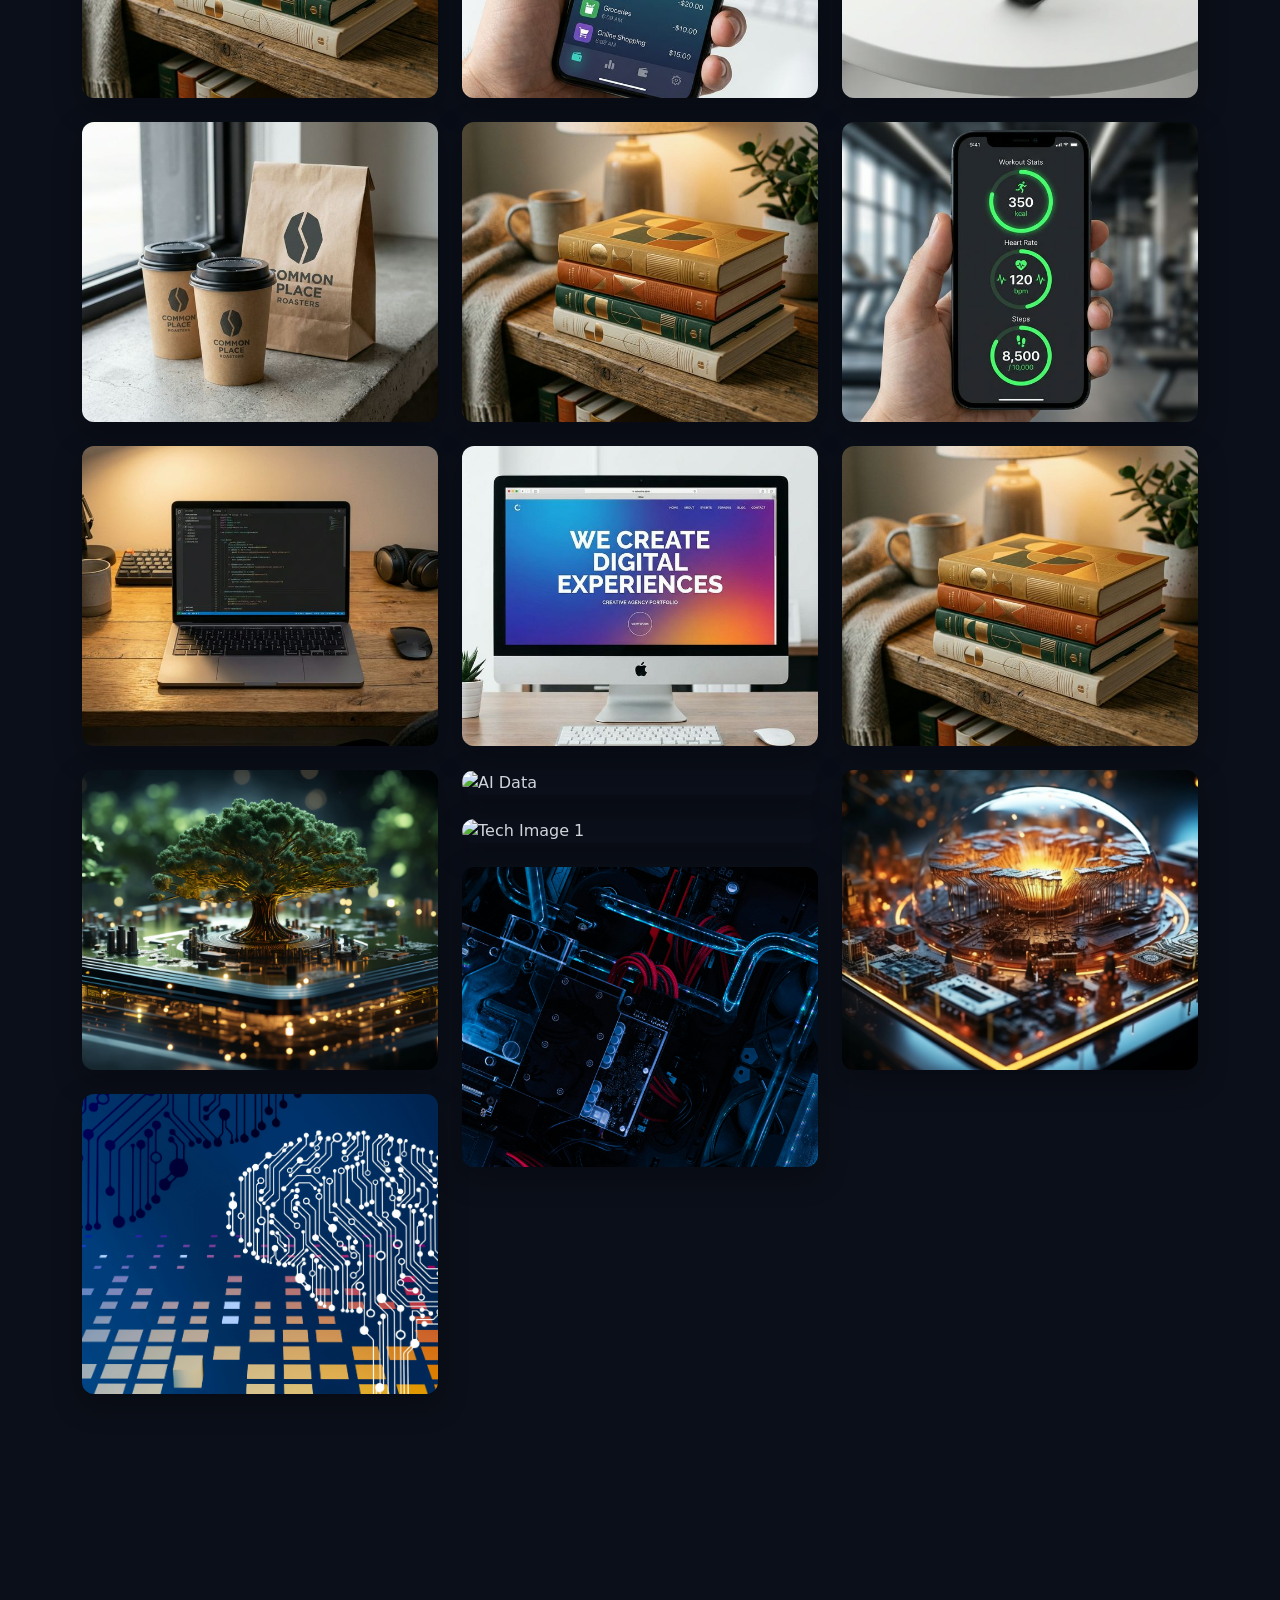
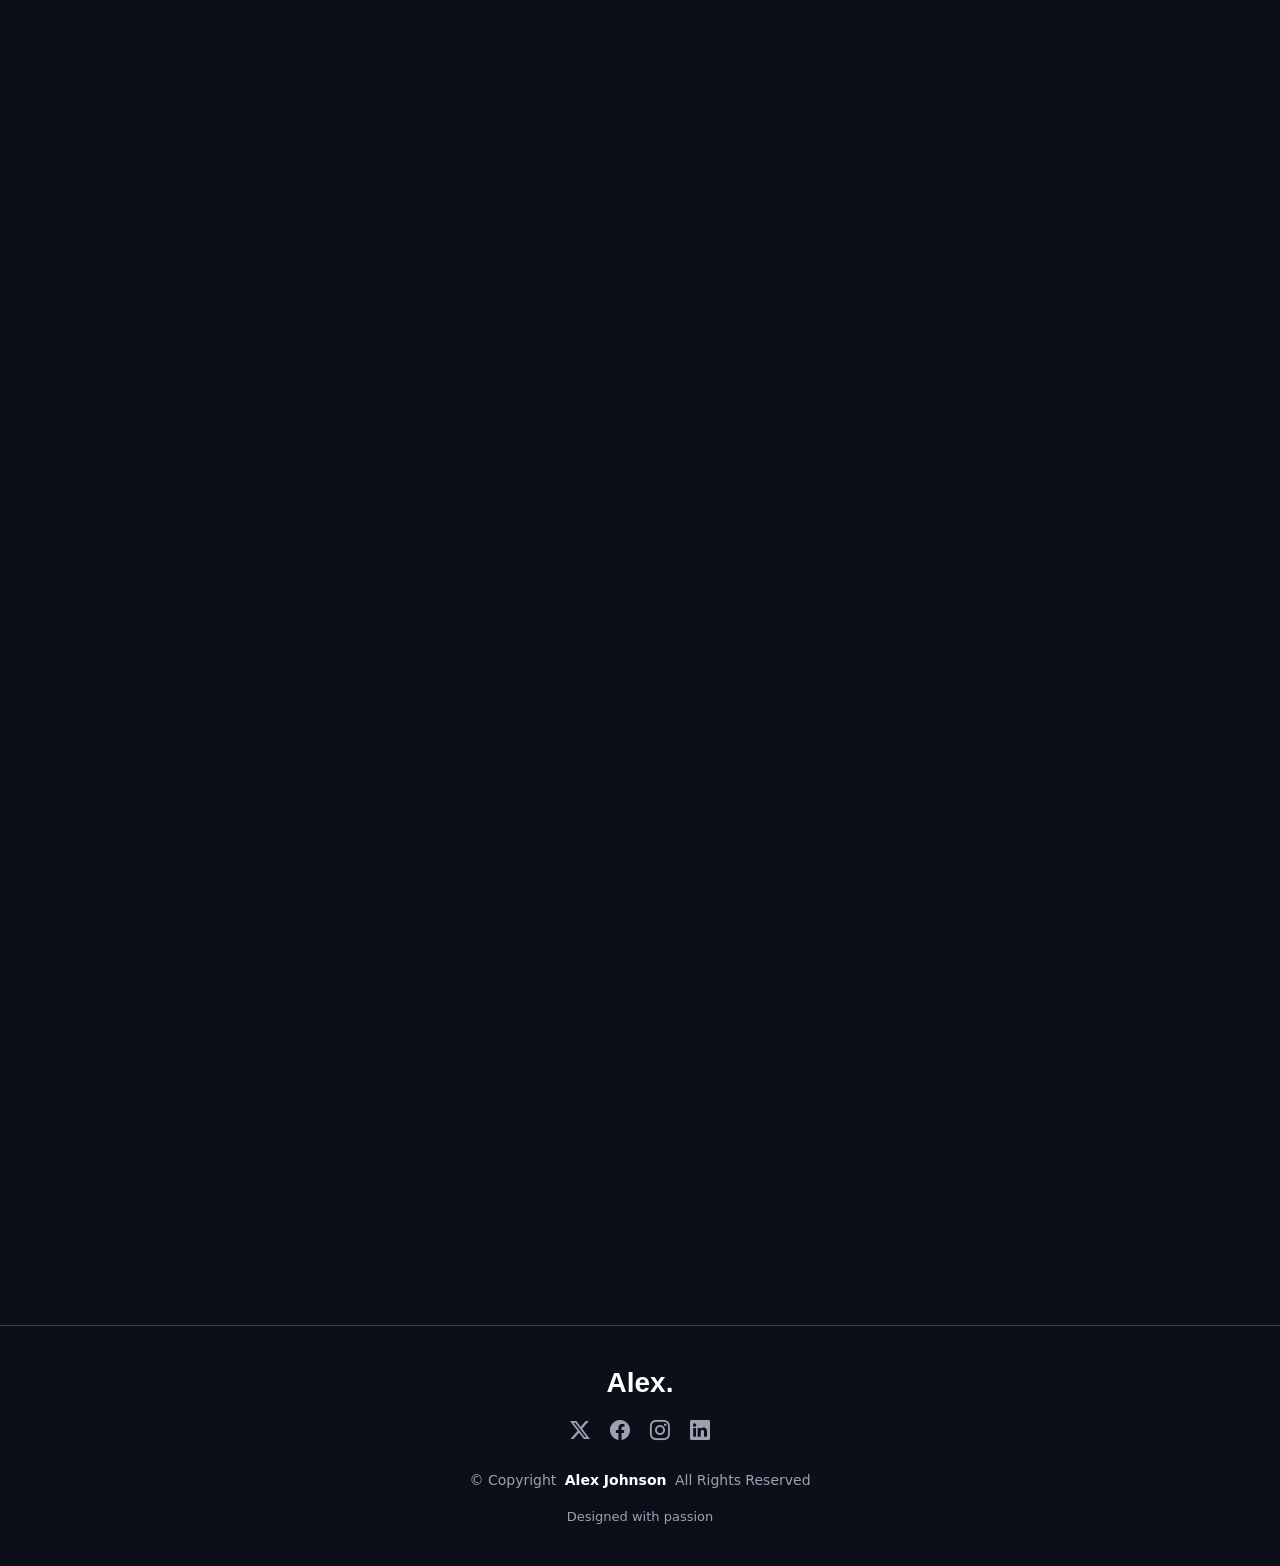
==== commit c32e5b4b: "Merge pull request #4 from MAqeel151214/palette/a11y-icon-buttons-8221157744077838012 🎨 Palette: Add" ====
--- a/index.html
+++ b/index.html
@@ -48,11 +48,11 @@
           <li><a href="#services">Services</a></li>
           <li><a href="#blogs">Blogs</a></li>
           <li><a href="#contact">Contact</a></li>
-          <li><a href="#" id="theme-switcher" class="theme-toggle"><i class="bi bi-sun"></i></a></li>
+          <li><button id="theme-switcher" class="theme-toggle" aria-label="Toggle dark mode" style="background: none; border: none; padding: 0; color: inherit; font: inherit; cursor: pointer;"><i class="bi bi-sun"></i></button></li>
         </ul>
       </nav>
 
-      <i class="header-toggle bi bi-list"></i>
+      <button class="header-toggle" aria-label="Toggle mobile menu" aria-expanded="false" style="background: none; border: none; padding: 0; color: var(--heading-color); font-size: 28px; cursor: pointer; transition: 0.3s;"><i class="bi bi-list"></i></button>
 
     </div>
   </header>
@@ -69,11 +69,11 @@
             class="typed-cursor typed-cursor--blink" aria-hidden="true"></span></p>
 
         <div class="social-links">
-          <a href="#" class="twitter" data-aos="fade-up" data-aos-delay="200"><i class="bi bi-twitter-x"></i></a>
-          <a href="#" class="facebook" data-aos="fade-up" data-aos-delay="300"><i class="bi bi-facebook"></i></a>
-          <a href="#" class="instagram" data-aos="fade-up" data-aos-delay="400"><i class="bi bi-instagram"></i></a>
-          <a href="#" class="linkedin" data-aos="fade-up" data-aos-delay="500"><i class="bi bi-linkedin"></i></a>
-          <a href="#" class="github" data-aos="fade-up" data-aos-delay="600"><i class="bi bi-github"></i></a>
+          <a href="#" class="twitter" aria-label="Twitter" data-aos="fade-up" data-aos-delay="200"><i class="bi bi-twitter-x"></i></a>
+          <a href="#" class="facebook" aria-label="Facebook" data-aos="fade-up" data-aos-delay="300"><i class="bi bi-facebook"></i></a>
+          <a href="#" class="instagram" aria-label="Instagram" data-aos="fade-up" data-aos-delay="400"><i class="bi bi-instagram"></i></a>
+          <a href="#" class="linkedin" aria-label="LinkedIn" data-aos="fade-up" data-aos-delay="500"><i class="bi bi-linkedin"></i></a>
+          <a href="#" class="github" aria-label="GitHub" data-aos="fade-up" data-aos-delay="600"><i class="bi bi-github"></i></a>
         </div>
       </div>
     </section><!-- /Hero Section -->
@@ -1107,10 +1107,10 @@
         <h2 class="sitename" style="font-size: 28px;">Alex<span>.</span></h2>
       </div>
       <div class="social-links d-flex justify-content-center mb-4">
-        <a href="#" class="twitter" style="margin: 0 10px; font-size: 20px; color: var(--muted-color); transition: 0.3s;"><i class="bi bi-twitter-x"></i></a>
-        <a href="#" class="facebook" style="margin: 0 10px; font-size: 20px; color: var(--muted-color); transition: 0.3s;"><i class="bi bi-facebook"></i></a>
-        <a href="#" class="instagram" style="margin: 0 10px; font-size: 20px; color: var(--muted-color); transition: 0.3s;"><i class="bi bi-instagram"></i></a>
-        <a href="#" class="linkedin" style="margin: 0 10px; font-size: 20px; color: var(--muted-color); transition: 0.3s;"><i class="bi bi-linkedin"></i></a>
+        <a href="#" class="twitter" aria-label="Twitter" style="margin: 0 10px; font-size: 20px; color: var(--muted-color); transition: 0.3s;"><i class="bi bi-twitter-x"></i></a>
+        <a href="#" class="facebook" aria-label="Facebook" style="margin: 0 10px; font-size: 20px; color: var(--muted-color); transition: 0.3s;"><i class="bi bi-facebook"></i></a>
+        <a href="#" class="instagram" aria-label="Instagram" style="margin: 0 10px; font-size: 20px; color: var(--muted-color); transition: 0.3s;"><i class="bi bi-instagram"></i></a>
+        <a href="#" class="linkedin" aria-label="LinkedIn" style="margin: 0 10px; font-size: 20px; color: var(--muted-color); transition: 0.3s;"><i class="bi bi-linkedin"></i></a>
       </div>
       <div class="copyright text-center ">
         <p>© <span>Copyright</span> <strong class="px-1 sitename">Alex Johnson</strong> <span>All Rights Reserved</span></p>
@@ -1123,8 +1123,8 @@
   </footer>
 
   <!-- Scroll Top -->
-  <a href="#" id="scroll-top" class="scroll-top d-flex align-items-center justify-content-center"><i
-      class="bi bi-arrow-up-short"></i></a>
+  <button id="scroll-top" class="scroll-top d-flex align-items-center justify-content-center" aria-label="Scroll to top" style="border: none; cursor: pointer;"><i
+      class="bi bi-arrow-up-short"></i></button>
 
   <!-- Preloader -->
   <div id="preloader"></div>
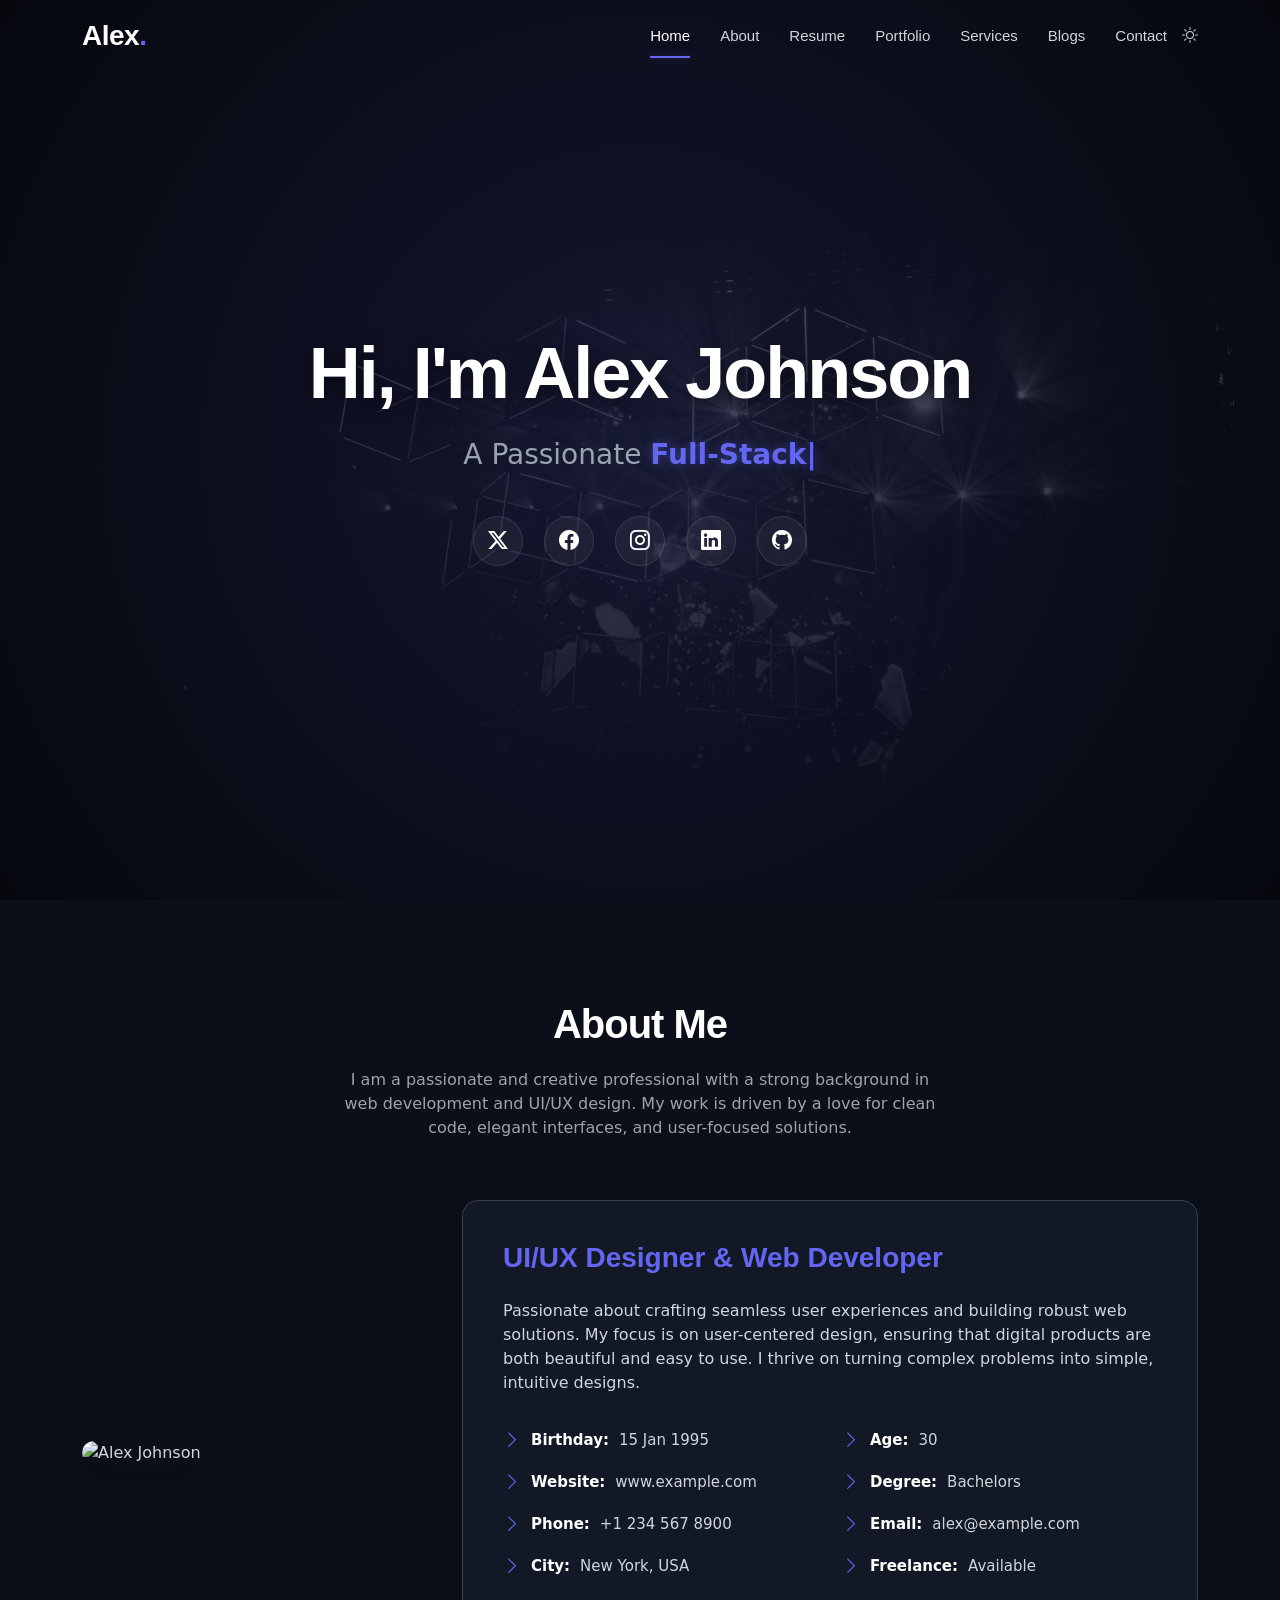
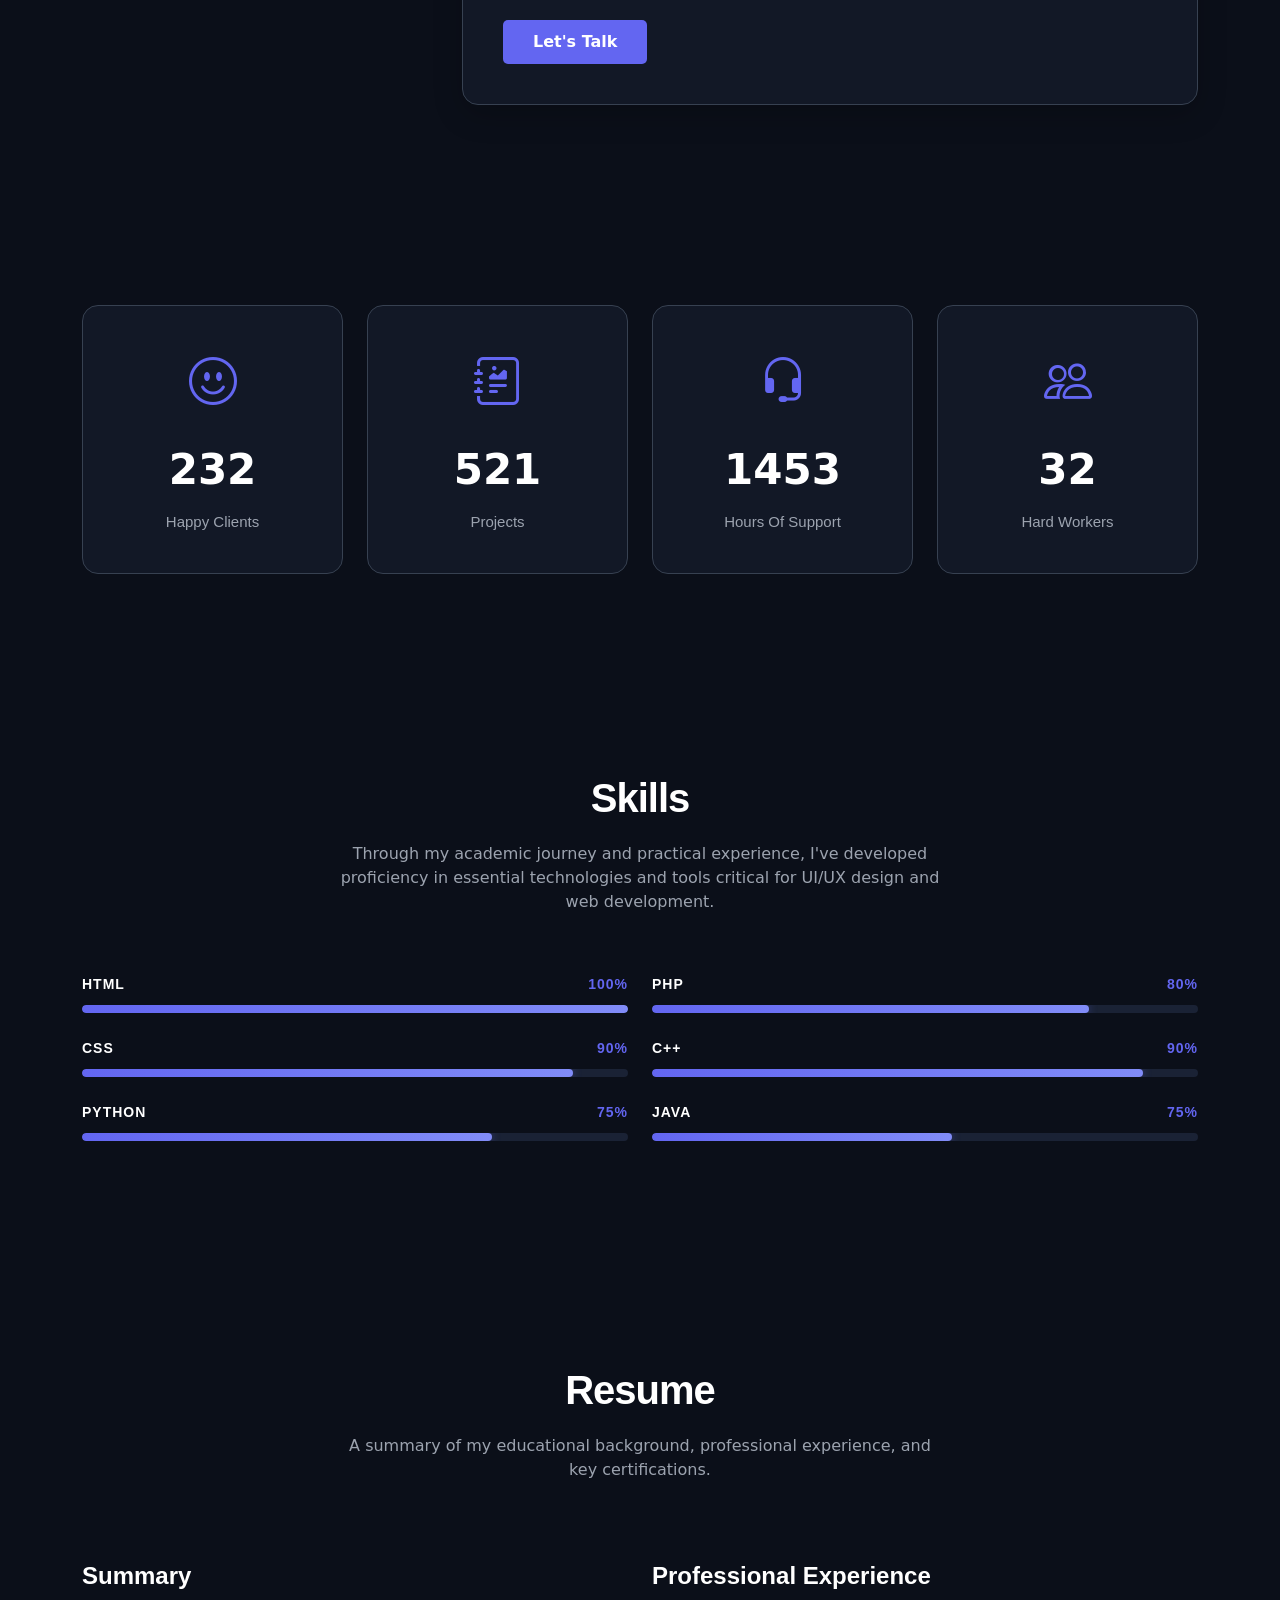
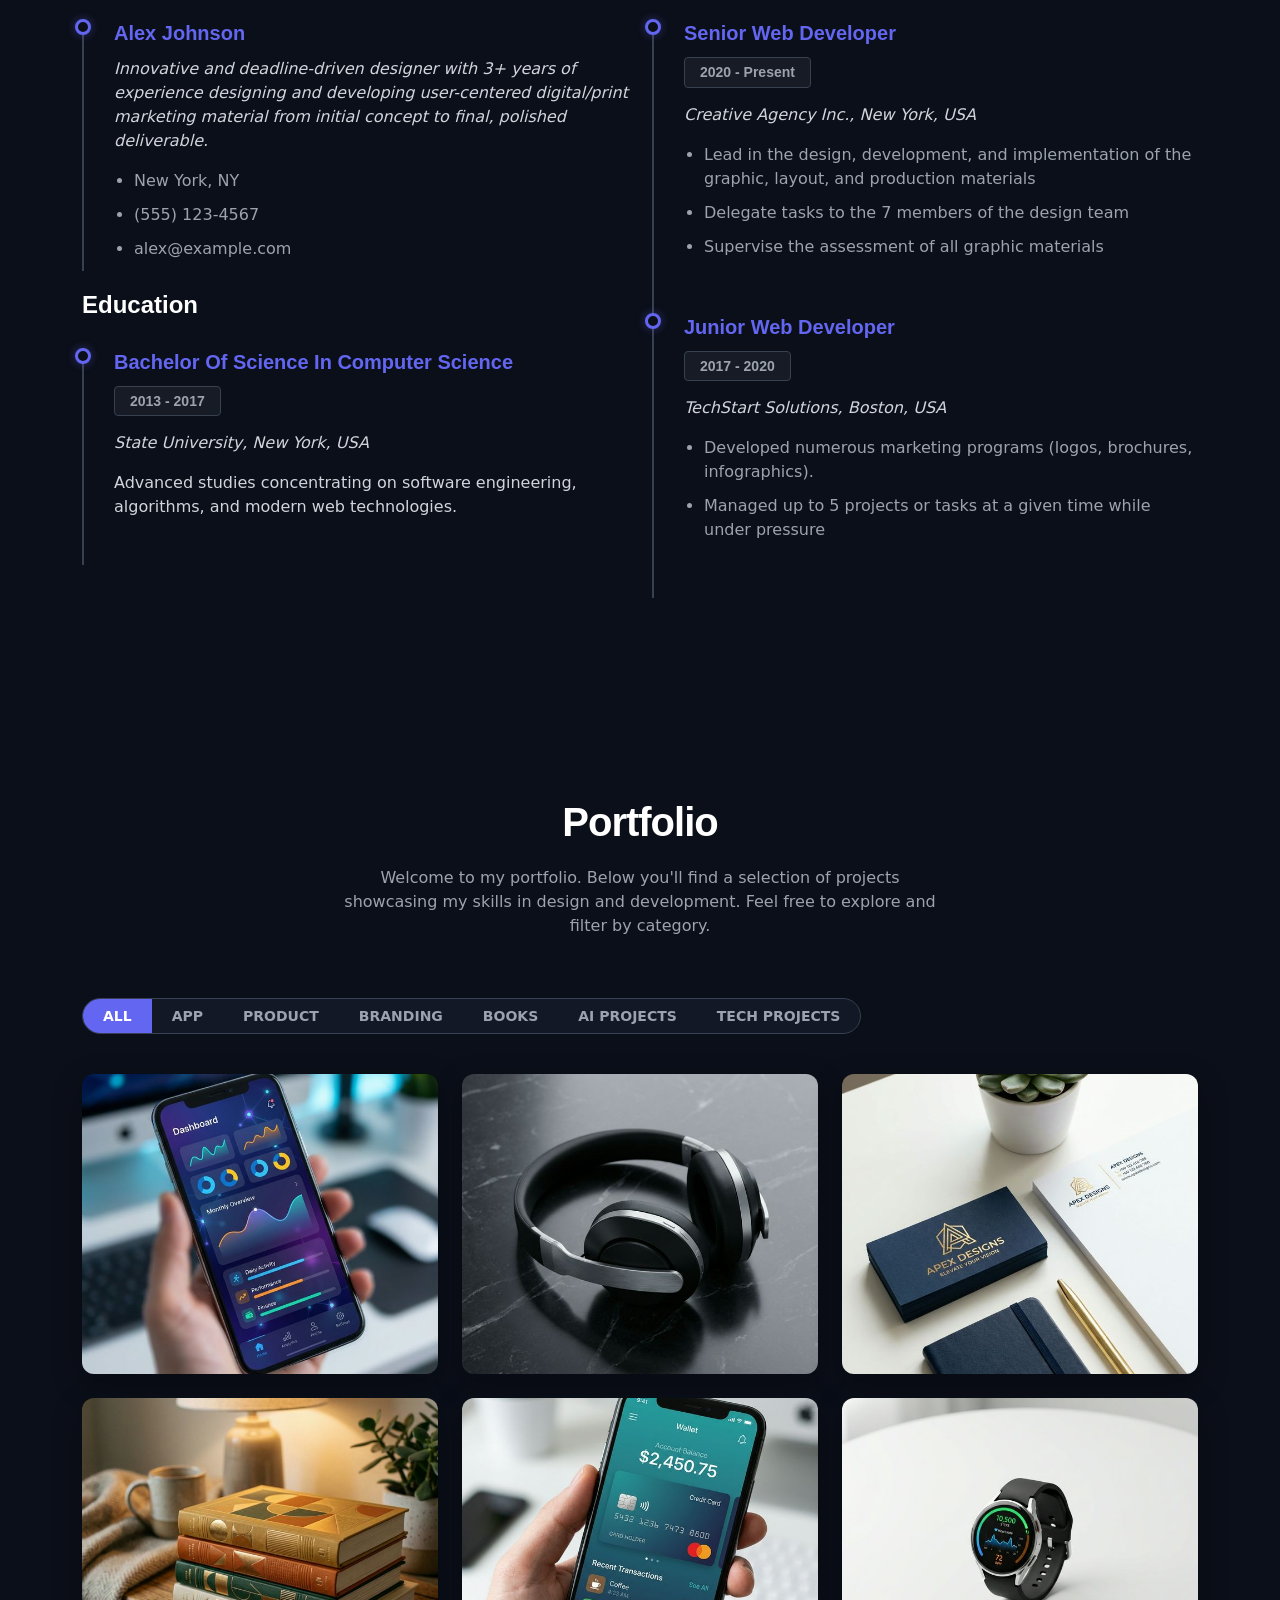
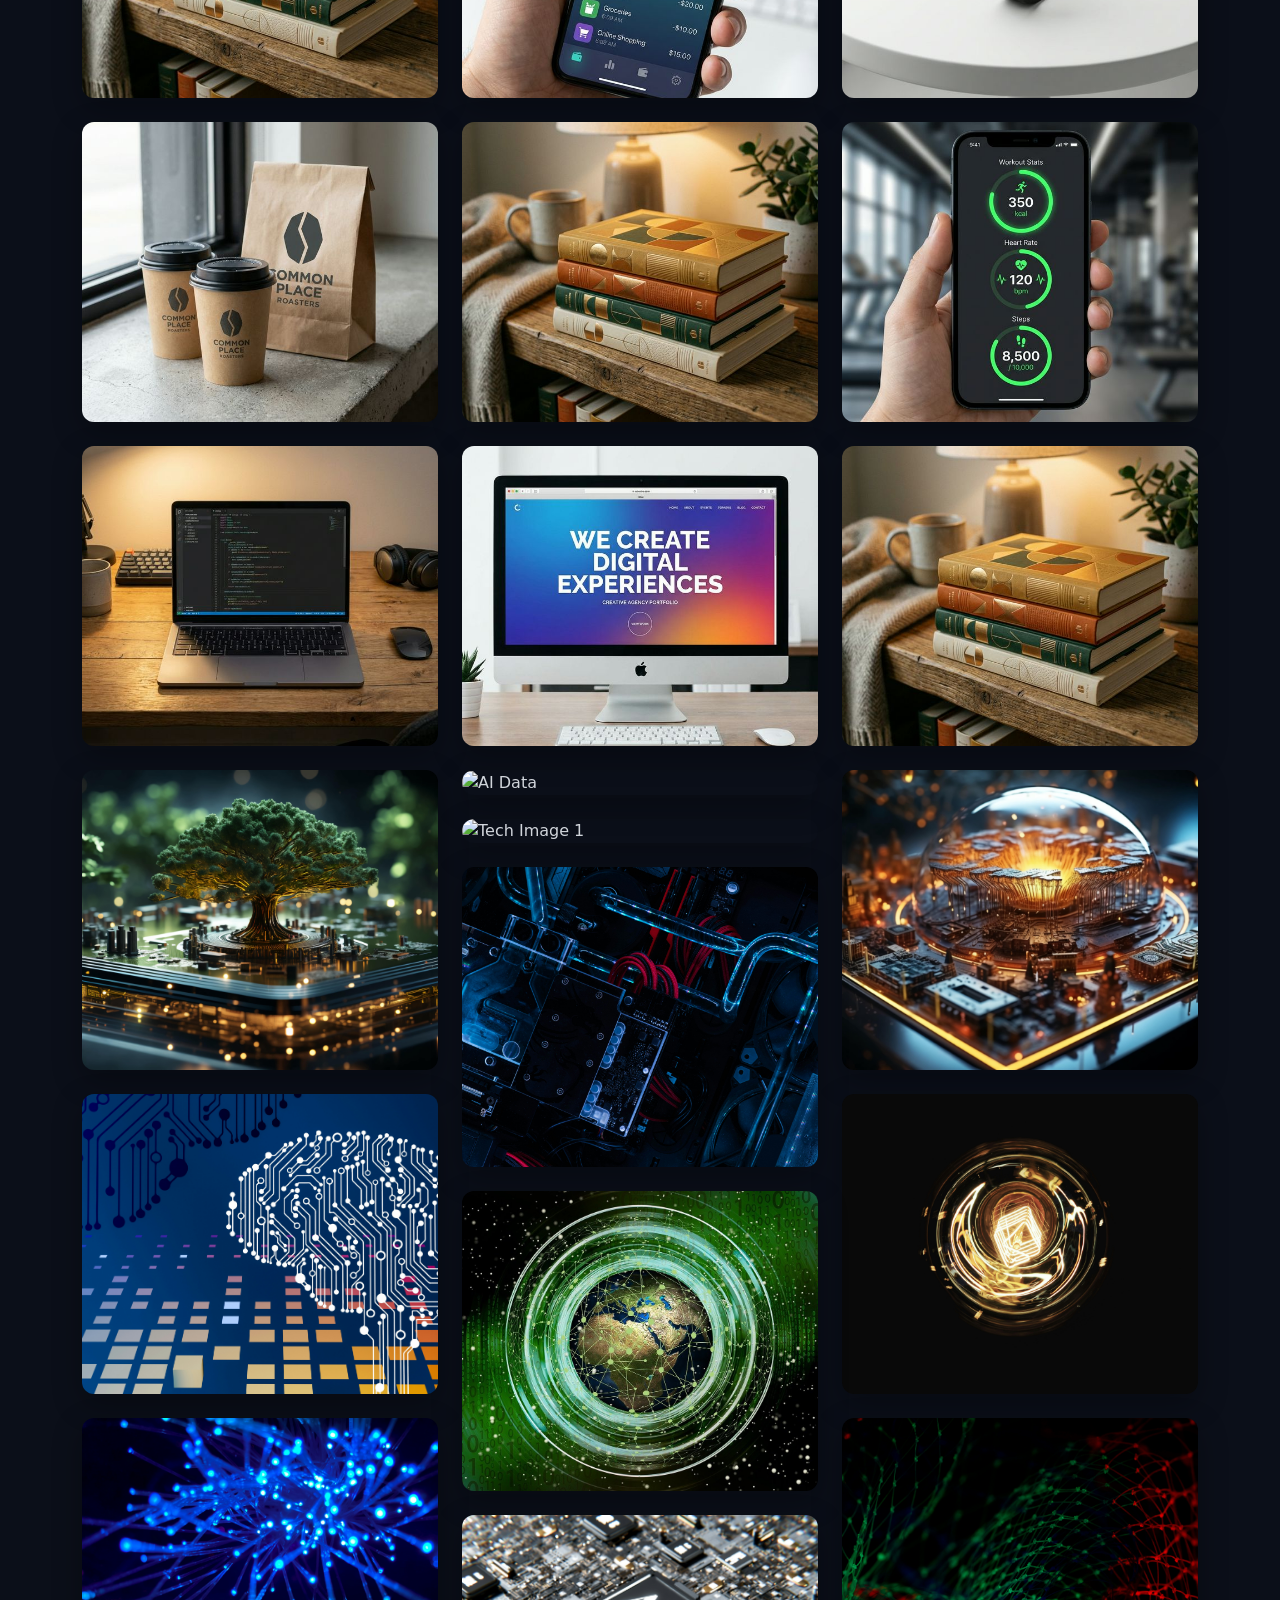
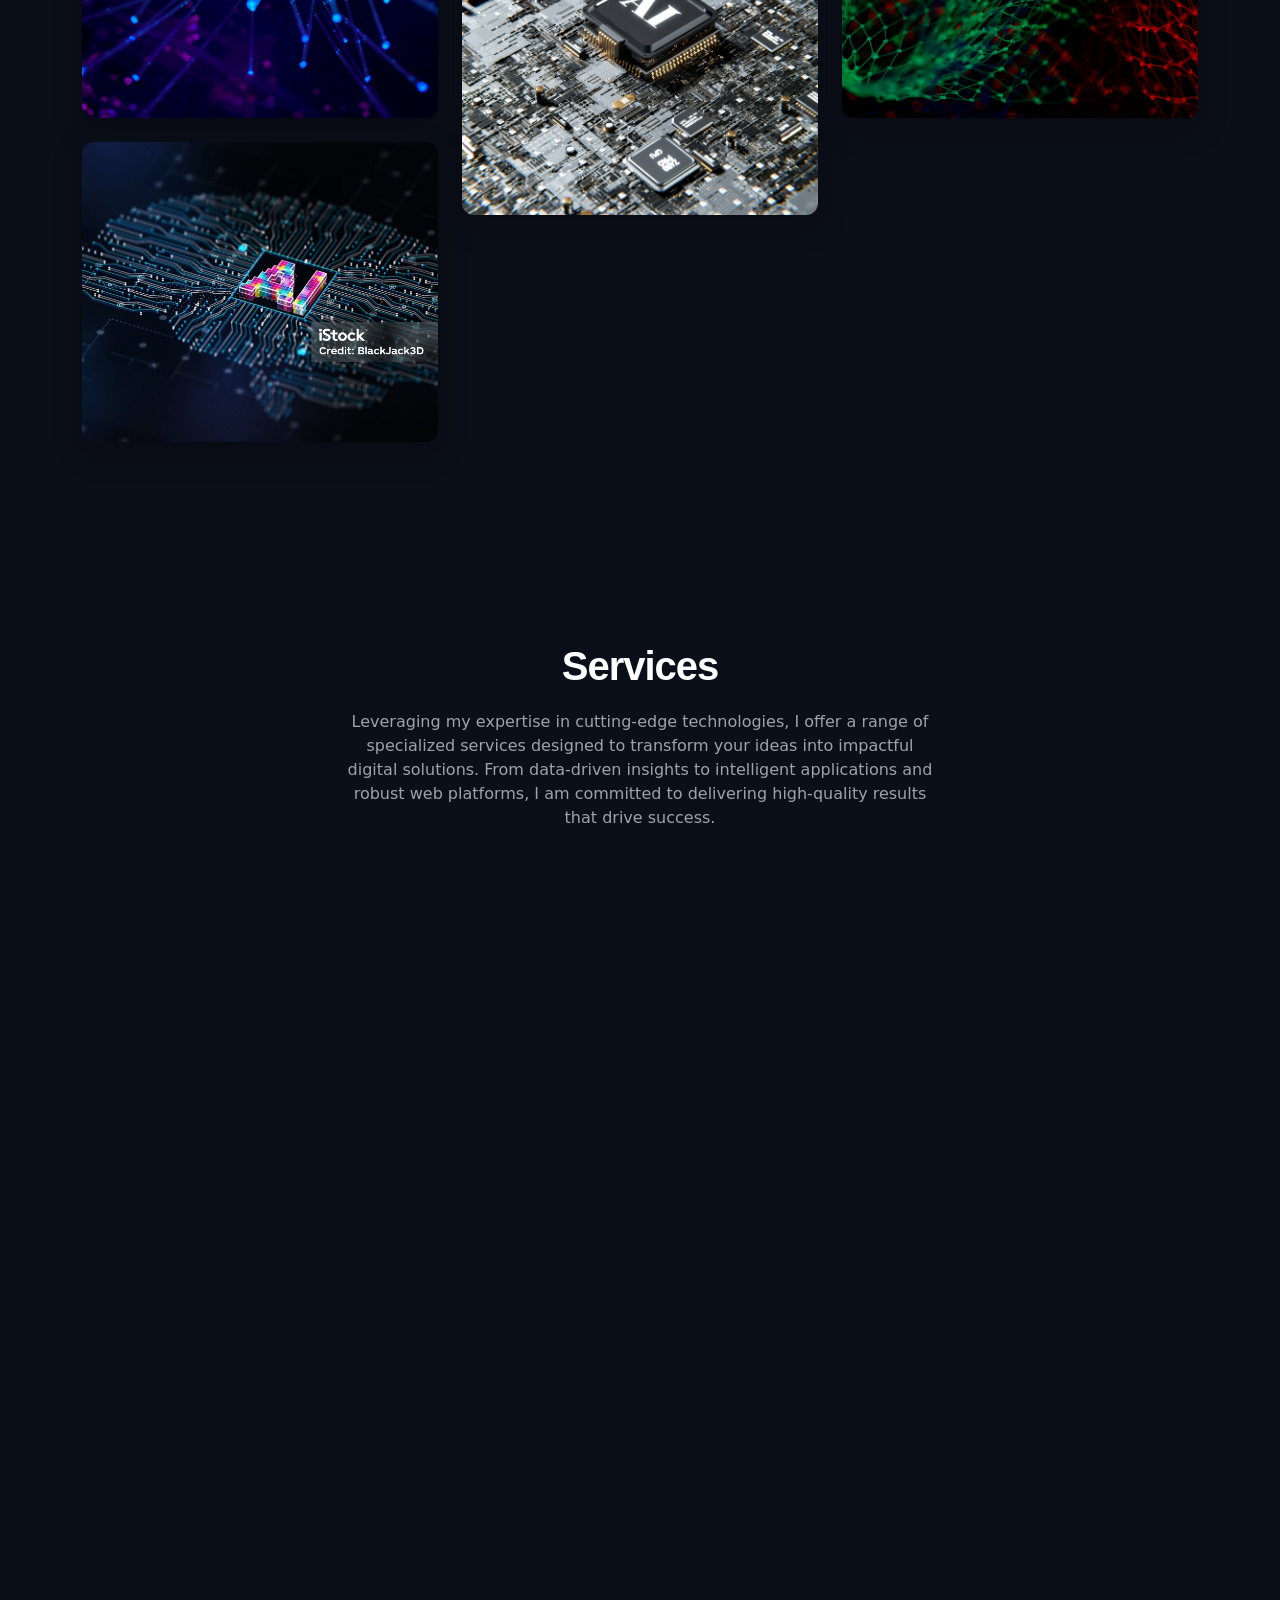
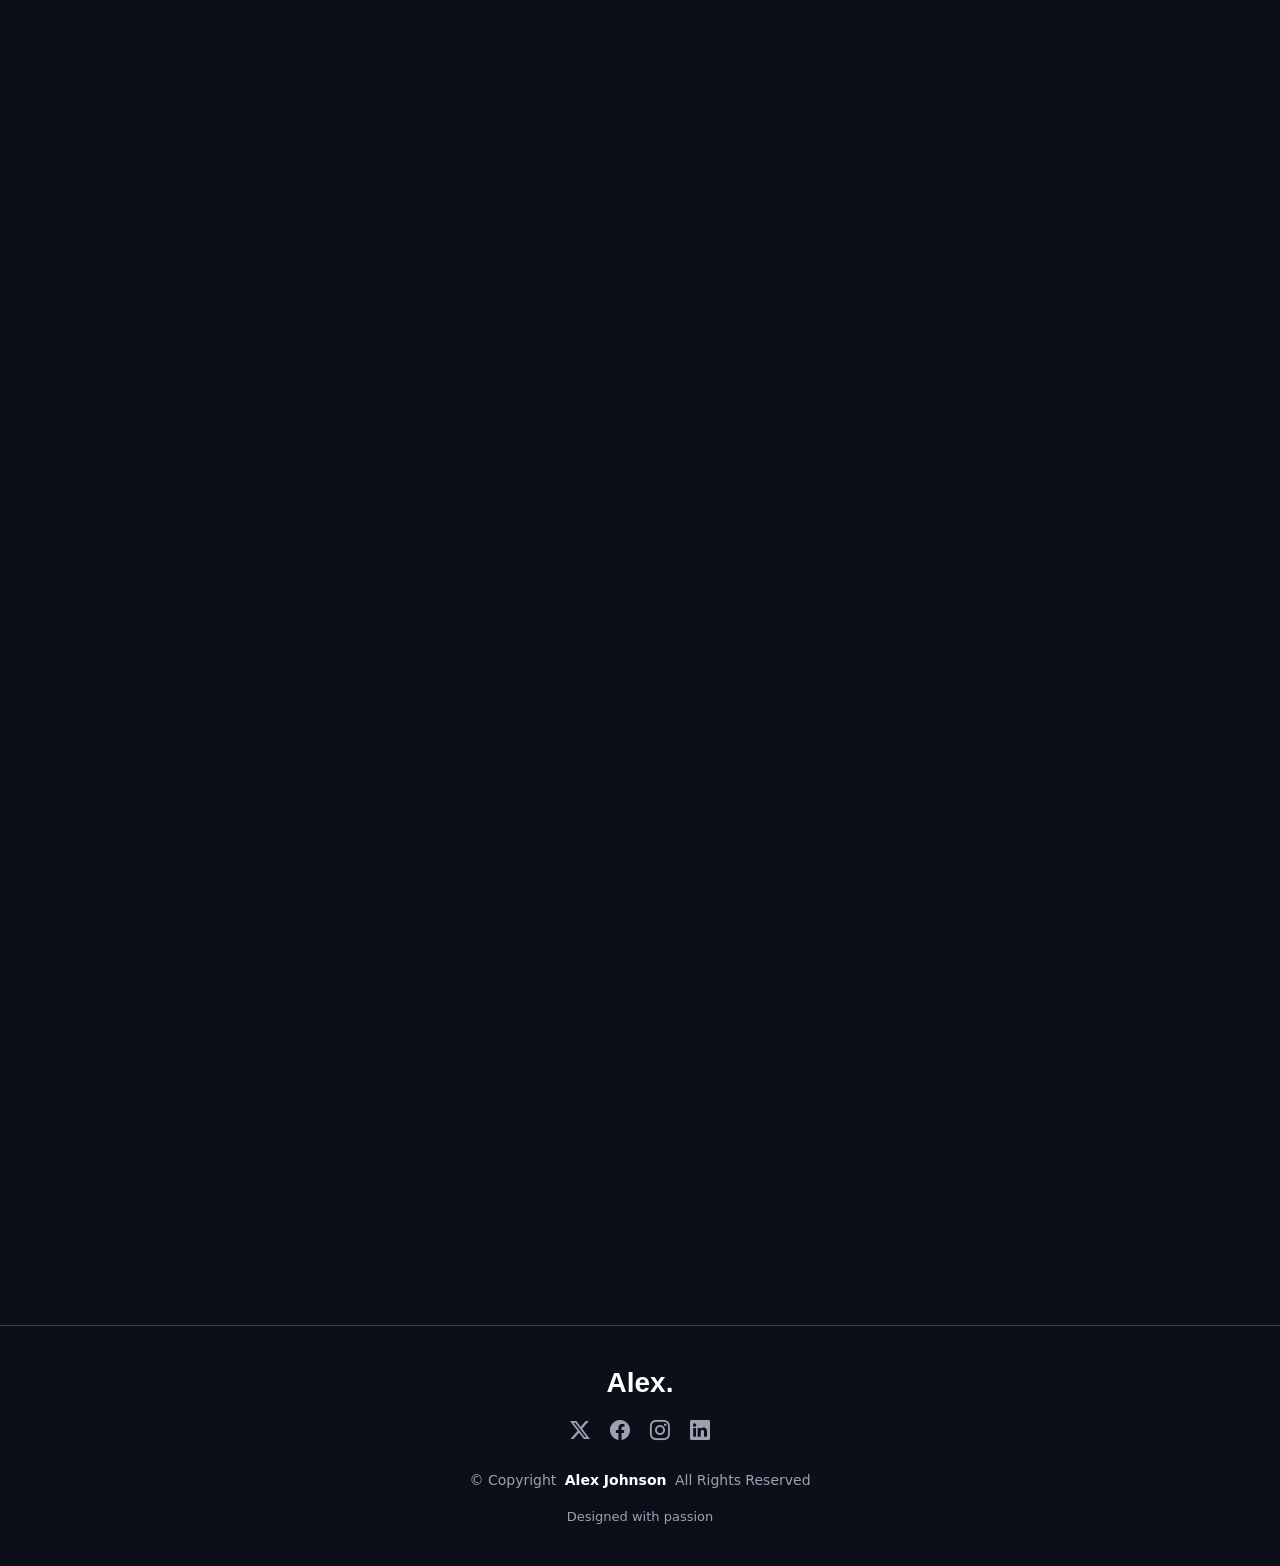
==== commit 4fe448c8: "cleanup: remove commented-out image logo code from multiple pages Removed dead HTML code and associa" ====
--- a/index.html
+++ b/index.html
@@ -34,8 +34,6 @@
     <div class="container-fluid container-xl d-flex align-items-center justify-content-between">
 
       <a href="index.html" class="logo">
-        <!-- Uncomment the line below if you also wish to use an image logo -->
-        <!-- <img src="assets/img/logo.png" alt=""> -->
         <h1 class="sitename">Alex<span>.</span></h1>
       </a>
 
